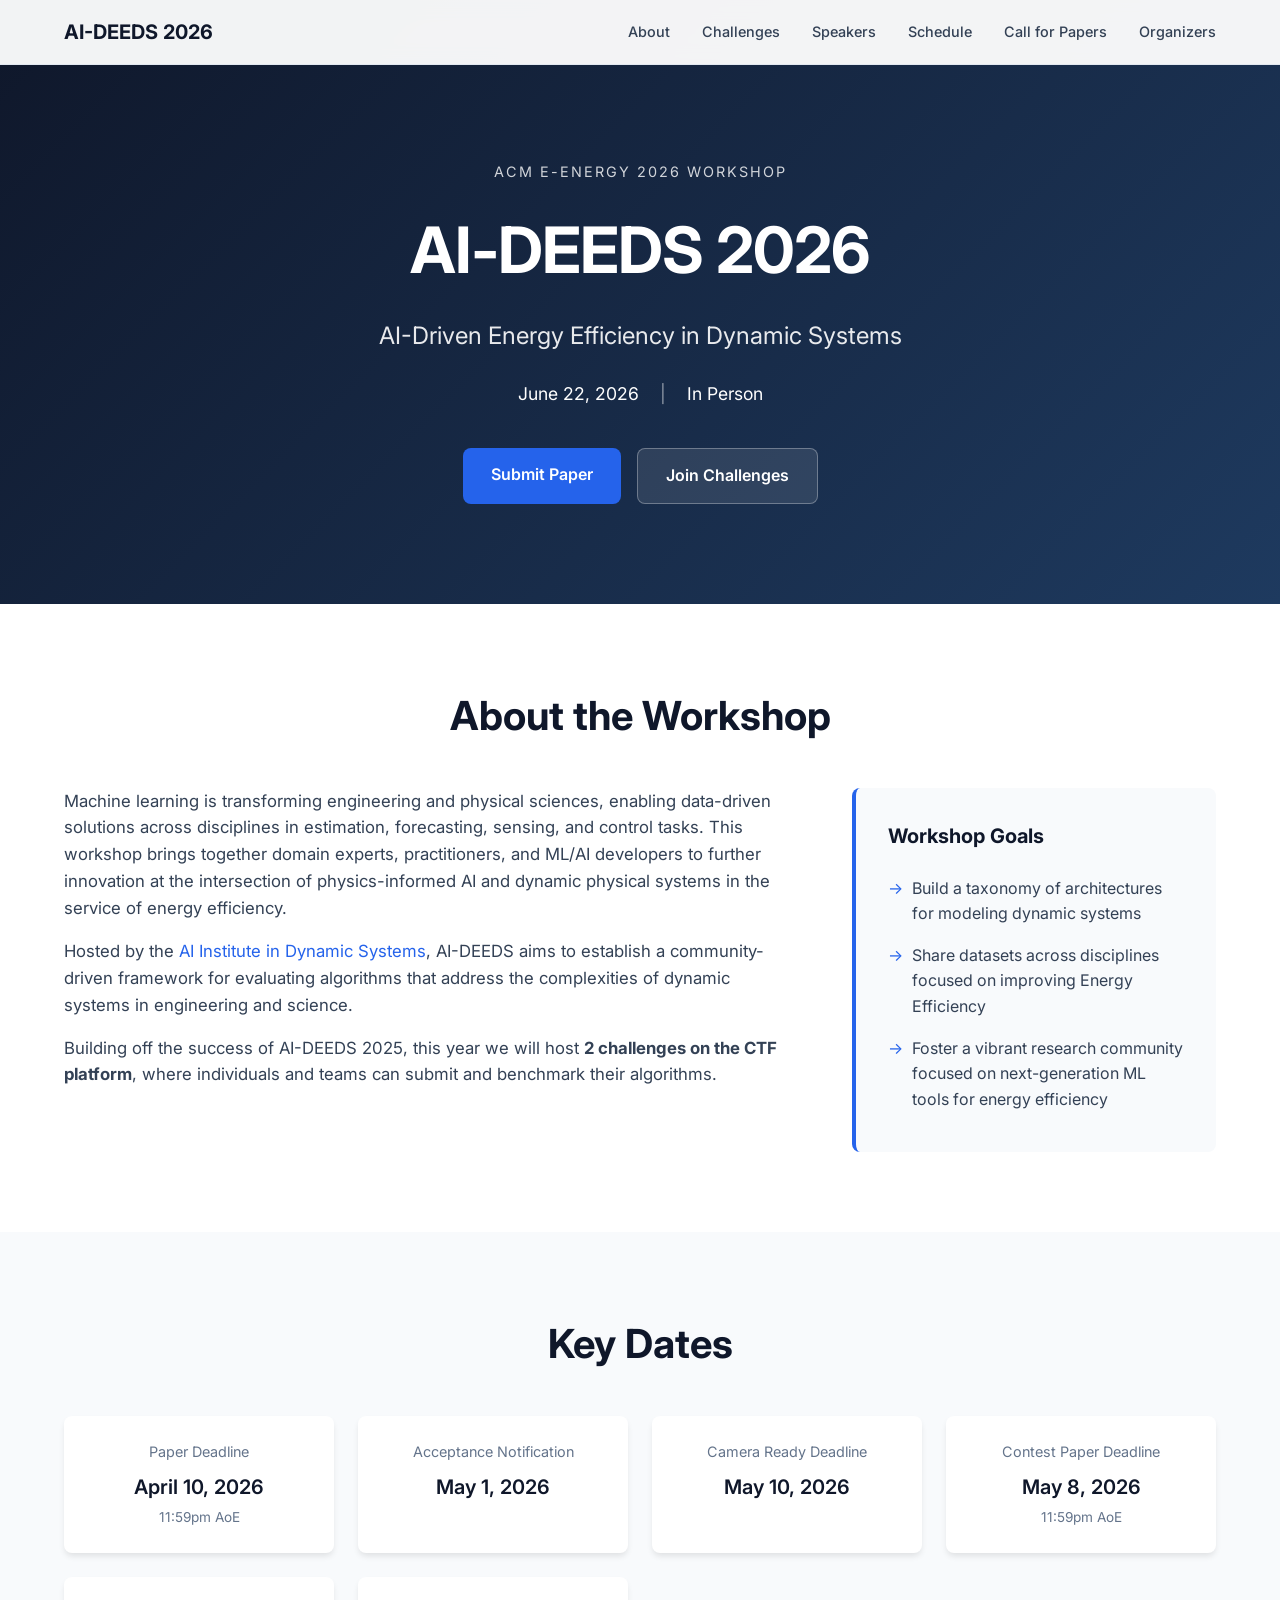
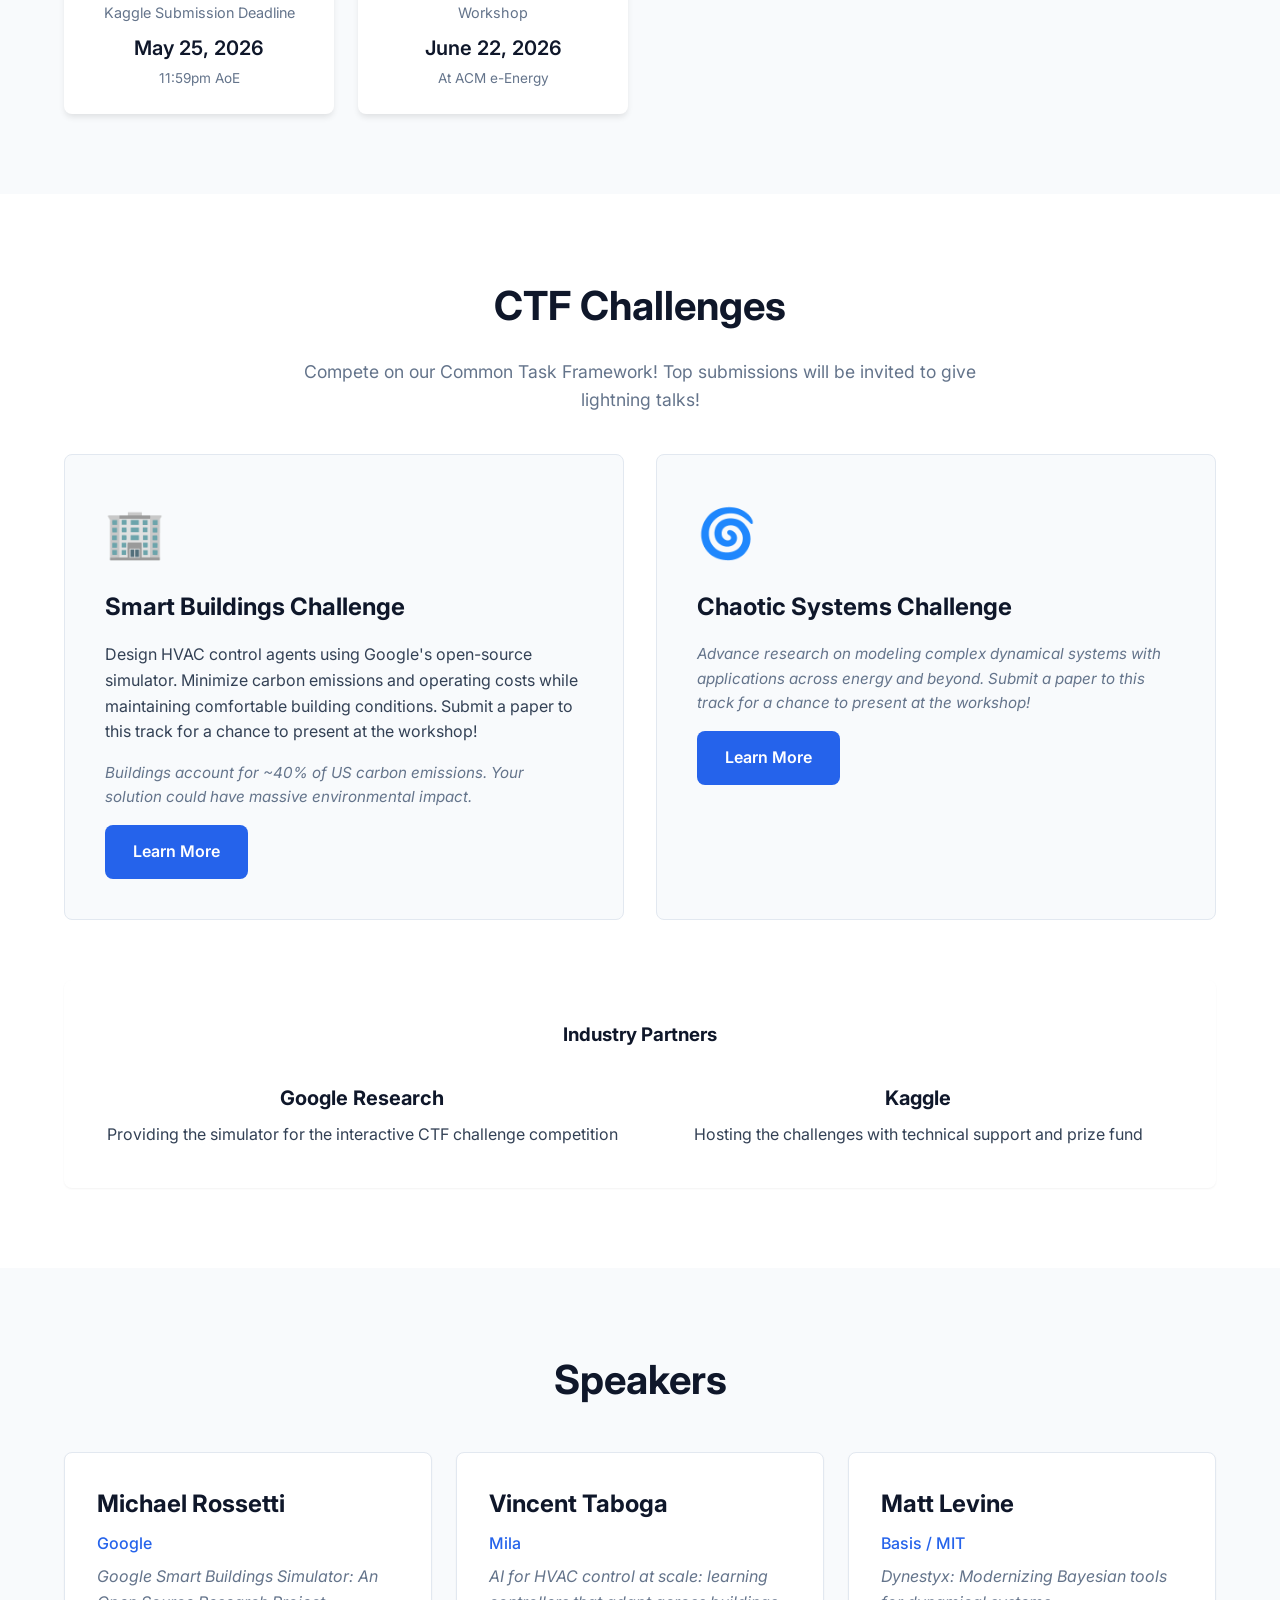
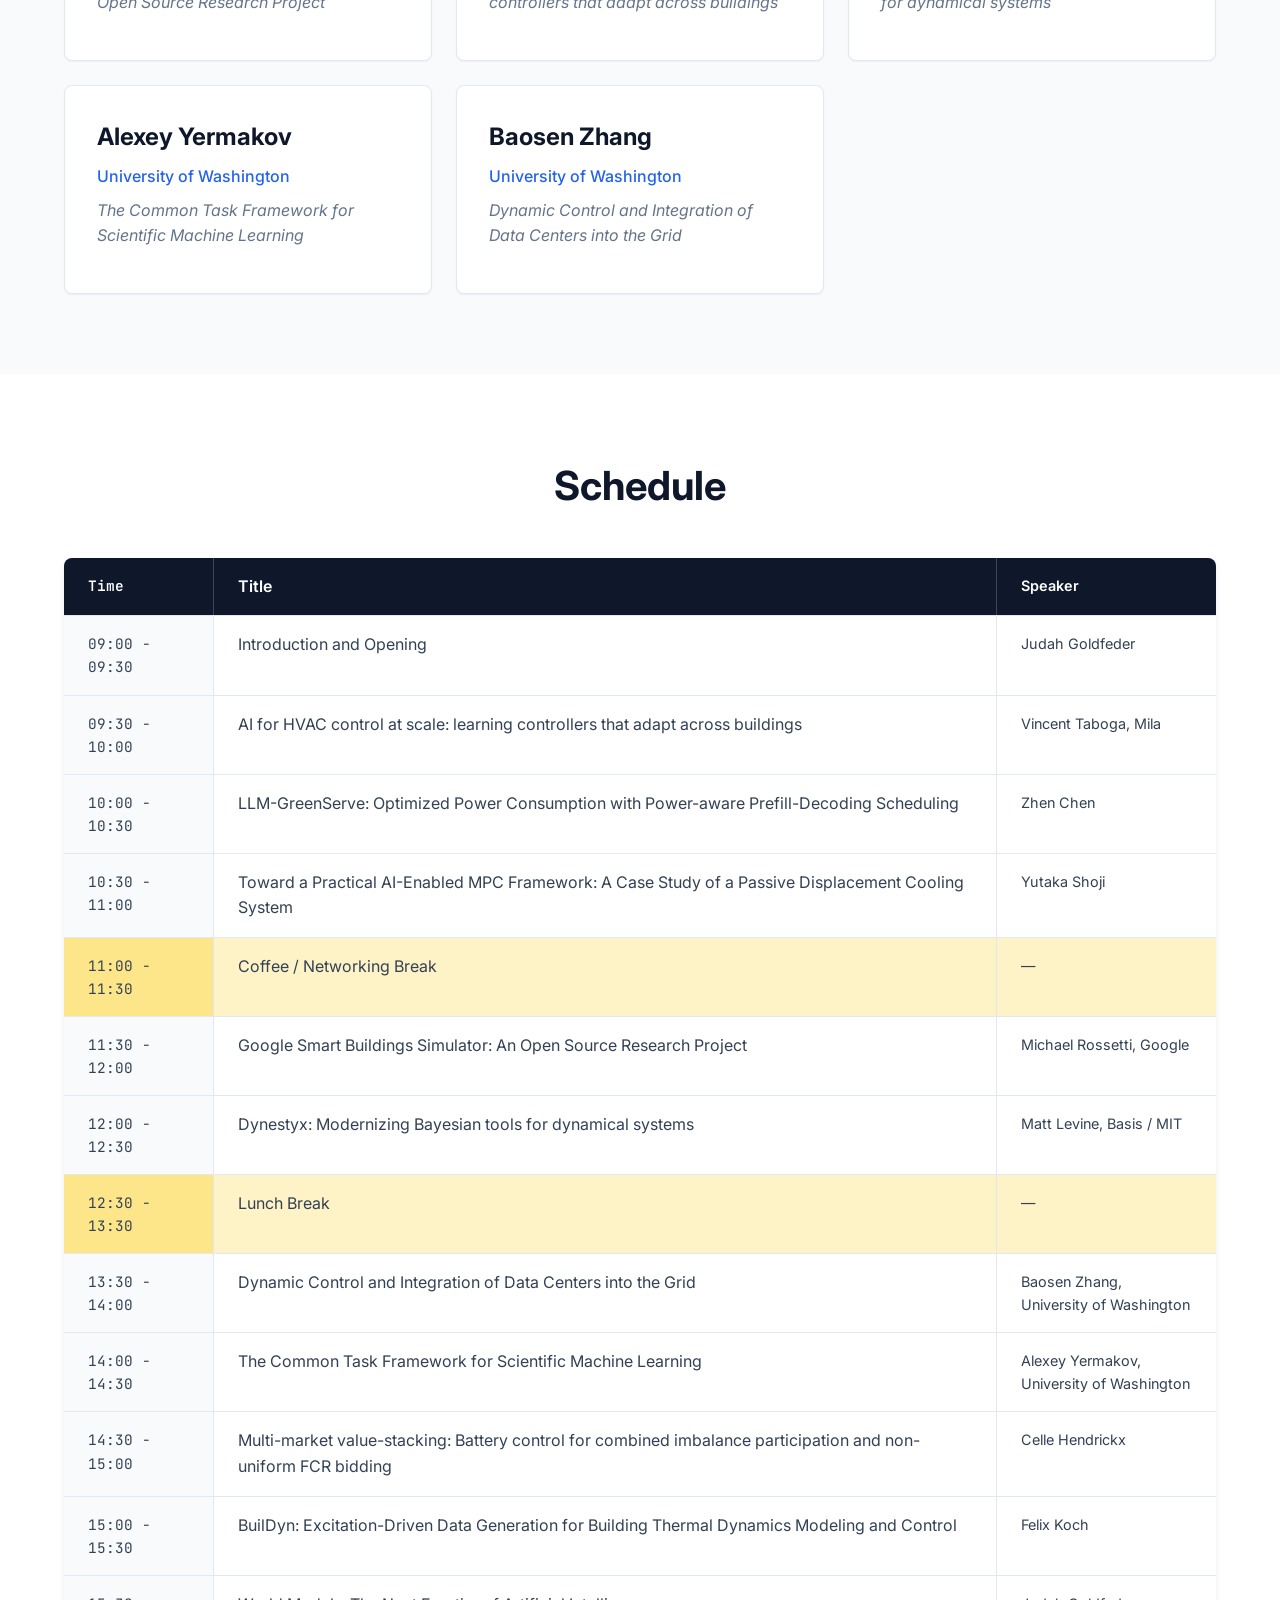
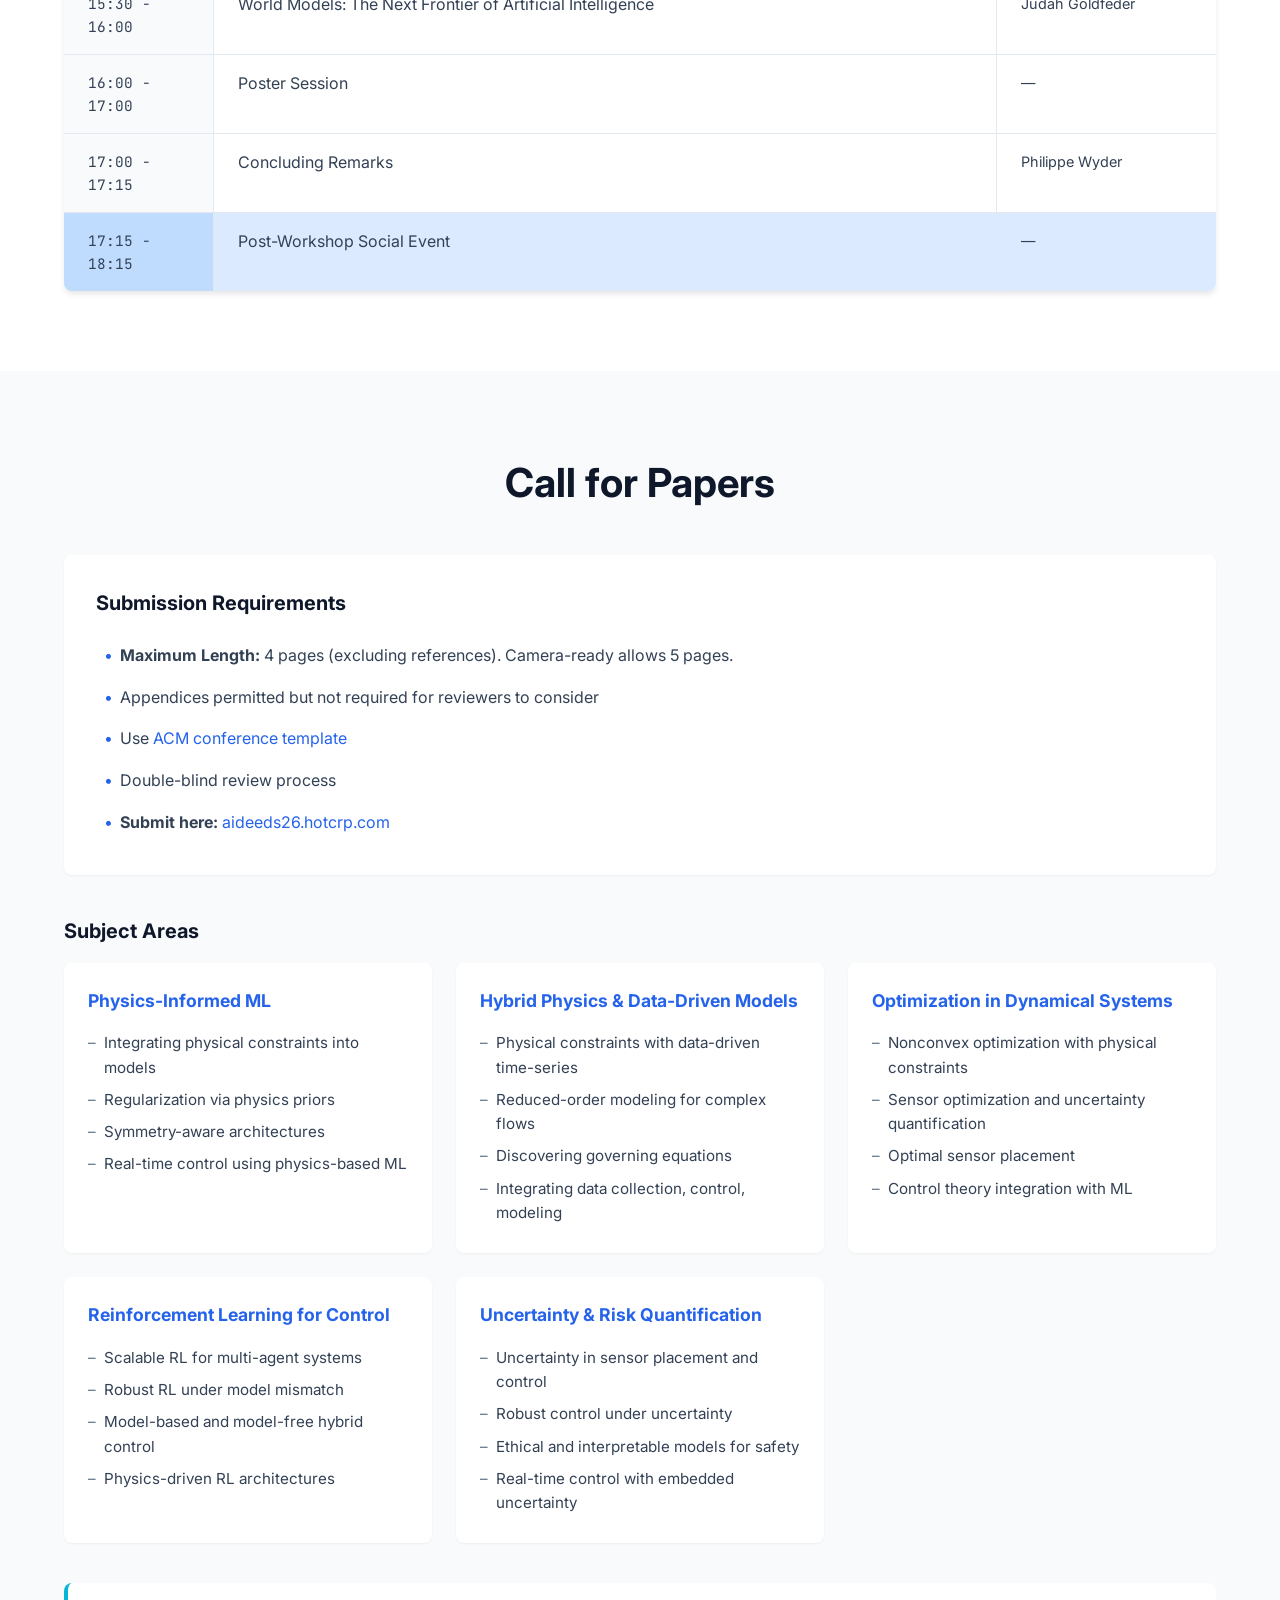
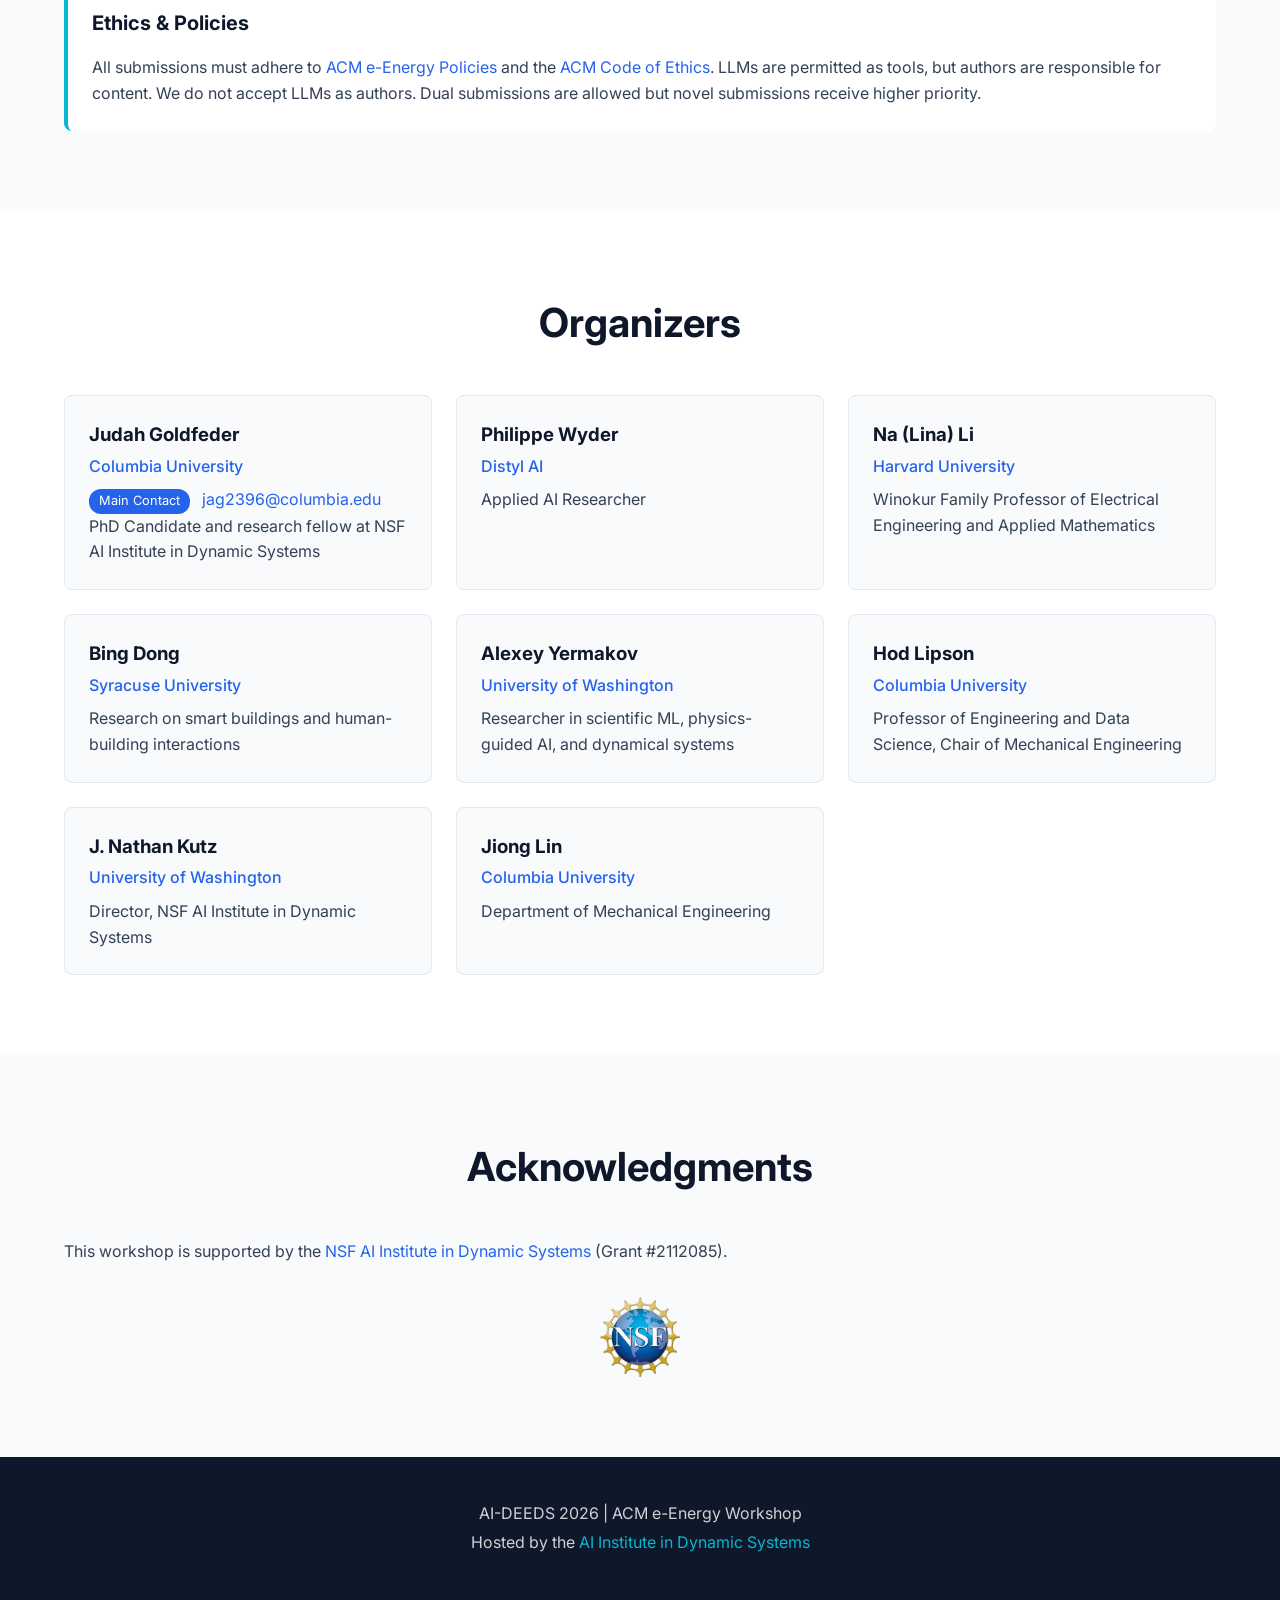
==== index.html @ 6da254ba "Replace lightning talks with World Models talk by Judah Goldfeder" ====
<!DOCTYPE html>
<html lang="en">
<head>
    <meta charset="UTF-8">
    <meta name="viewport" content="width=device-width, initial-scale=1.0">
    <title>AI-DEEDS 2026 | AI-Driven Energy Efficiency in Dynamic Systems</title>
    <link rel="stylesheet" href="style.css">
    <link rel="preconnect" href="https://fonts.googleapis.com">
    <link rel="preconnect" href="https://fonts.gstatic.com" crossorigin>
    <link href="https://fonts.googleapis.com/css2?family=Inter:wght@400;500;600;700&family=JetBrains+Mono&display=swap" rel="stylesheet">
</head>
<body>
    <nav class="navbar">
        <div class="nav-content">
            <a href="#" class="nav-logo">AI-DEEDS 2026</a>
            <ul class="nav-links">
                <li><a href="#about">About</a></li>
                <li><a href="#challenges">Challenges</a></li>
                <li><a href="#speakers">Speakers</a></li>
                <li><a href="#schedule">Schedule</a></li>
                <li><a href="#cfp">Call for Papers</a></li>
                <li><a href="#organizers">Organizers</a></li>
            </ul>
        </div>
    </nav>

    <header class="hero">
        <div class="hero-content">
            <p class="hero-venue">ACM e-Energy 2026 Workshop</p>
            <h1>AI-DEEDS 2026</h1>
            <p class="hero-subtitle">AI-Driven Energy Efficiency in Dynamic Systems</p>
            <div class="hero-details">
                <span class="hero-date">June 22, 2026</span>
                <span class="hero-separator">|</span>
                <span class="hero-location">In Person</span>
            </div>
            <div class="hero-cta">
                <a href="#cfp" class="btn btn-primary">Submit Paper</a>
                <a href="#challenges" class="btn btn-secondary">Join Challenges</a>
            </div>
        </div>
    </header>

    <main>
        <section id="about" class="section">
            <div class="container">
                <h2>About the Workshop</h2>
                <div class="about-grid">
                    <div class="about-text">
                        <p>Machine learning is transforming engineering and physical sciences, enabling data-driven solutions across disciplines in estimation, forecasting, sensing, and control tasks. This workshop brings together domain experts, practitioners, and ML/AI developers to further innovation at the intersection of physics-informed AI and dynamic physical systems in the service of energy efficiency.</p>
                        <p>Hosted by the <a href="https://dynamicsai.org/" target="_blank">AI Institute in Dynamic Systems</a>, AI-DEEDS aims to establish a community-driven framework for evaluating algorithms that address the complexities of dynamic systems in engineering and science.</p>
                        <p>Building off the success of AI-DEEDS 2025, this year we will host <strong>2 challenges on the CTF platform</strong>, where individuals and teams can submit and benchmark their algorithms.</p>
                    </div>
                    <div class="about-goals">
                        <h3>Workshop Goals</h3>
                        <ul>
                            <li>Build a taxonomy of architectures for modeling dynamic systems</li>
                            <li>Share datasets across disciplines focused on improving Energy Efficiency</li>
                            <li>Foster a vibrant research community focused on next-generation ML tools for energy efficiency</li>
                        </ul>
                    </div>
                </div>
            </div>
        </section>

        <section id="dates" class="section section-alt">
            <div class="container">
                <h2>Key Dates</h2>
                <div class="dates-grid">
                    <div class="date-card">
                        <div class="date-label">Paper Deadline</div>
                        <div class="date-value">April 10, 2026</div>
                        <div class="date-note">11:59pm AoE</div>
                    </div>
                    <div class="date-card">
                        <div class="date-label">Acceptance Notification</div>
                        <div class="date-value">May 1, 2026</div>
                    </div>
                    <div class="date-card">
                        <div class="date-label">Camera Ready Deadline</div>
                        <div class="date-value">May 10, 2026</div>
                    </div>
                    <div class="date-card">
                        <div class="date-label">Contest Paper Deadline</div>
                        <div class="date-value">May 8, 2026</div>
                        <div class="date-note">11:59pm AoE</div>
                    </div>
                    <div class="date-card">
                        <div class="date-label">Kaggle Submission Deadline</div>
                        <div class="date-value">May 25, 2026</div>
                        <div class="date-note">11:59pm AoE</div>
                    </div>
                    <div class="date-card">
                        <div class="date-label">Workshop</div>
                        <div class="date-value">June 22, 2026</div>
                        <div class="date-note">At ACM e-Energy</div>
                    </div>
                </div>
            </div>
        </section>

        <section id="challenges" class="section">
            <div class="container">
                <h2>CTF Challenges</h2>
                <p class="section-intro">Compete on our Common Task Framework! Top submissions will be invited to give lightning talks!</p>

                <div class="challenges-grid">
                    <div class="challenge-card">
                        <div class="challenge-icon">🏢</div>
                        <h3>Smart Buildings Challenge</h3>
                        <p>Design HVAC control agents using Google's open-source simulator. Minimize carbon emissions and operating costs while maintaining comfortable building conditions. Submit a paper to this track for a chance to present at the workshop!</p>
                        <p class="challenge-impact">Buildings account for ~40% of US carbon emissions. Your solution could have massive environmental impact.</p>
                        <a href="smart-buildings.html" class="btn btn-primary">Learn More</a>
                                            </div>
                    <div class="challenge-card">
                        <div class="challenge-icon">🌀</div>
                        <h3>Chaotic Systems Challenge</h3>
                        <p class="challenge-impact">Advance research on modeling complex dynamical systems with applications across energy and beyond. Submit a paper to this track for a chance to present at the workshop!</p>
                        <a href="chaotic-systems.html" class="btn btn-primary">Learn More</a>
                                            </div>
                </div>

                <div class="partners">
                    <h3>Industry Partners</h3>
                    <div class="partners-grid">
                        <div class="partner">
                            <strong>Google Research</strong>
                            <p>Providing the simulator for the interactive CTF challenge competition</p>
                        </div>
                        <div class="partner">
                            <strong>Kaggle</strong>
                            <p>Hosting the challenges with technical support and prize fund</p>
                        </div>
                    </div>
                </div>
            </div>
        </section>

        <section id="speakers" class="section section-alt">
            <div class="container">
                <h2>Speakers</h2>

                <div class="speakers-grid">
                    <div class="speaker-card">
                        <h3>Michael Rossetti</h3>
                        <p class="speaker-title">Google</p>
                        <p class="speaker-talk">Google Smart Buildings Simulator: An Open Source Research Project</p>
                    </div>
                    <div class="speaker-card">
                        <h3>Vincent Taboga</h3>
                        <p class="speaker-title">Mila</p>
                        <p class="speaker-talk">AI for HVAC control at scale: learning controllers that adapt across buildings</p>
                    </div>
                    <div class="speaker-card">
                        <h3>Matt Levine</h3>
                        <p class="speaker-title">Basis / MIT</p>
                        <p class="speaker-talk">Dynestyx: Modernizing Bayesian tools for dynamical systems</p>
                    </div>
                    <div class="speaker-card">
                        <h3>Alexey Yermakov</h3>
                        <p class="speaker-title">University of Washington</p>
                        <p class="speaker-talk">The Common Task Framework for Scientific Machine Learning</p>
                    </div>
                    <div class="speaker-card">
                        <h3>Baosen Zhang</h3>
                        <p class="speaker-title">University of Washington</p>
                        <p class="speaker-talk">Dynamic Control and Integration of Data Centers into the Grid</p>
                    </div>
                </div>
            </div>
        </section>

        <section id="schedule" class="section">
            <div class="container">
                <h2>Schedule</h2>
                <div class="schedule-table">
                    <div class="schedule-row schedule-header">
                        <div class="schedule-time">Time</div>
                        <div class="schedule-title">Title</div>
                        <div class="schedule-speaker">Speaker</div>
                    </div>
                    <div class="schedule-row">
                        <div class="schedule-time">09:00 - 09:30</div>
                        <div class="schedule-title">Introduction and Opening</div>
                        <div class="schedule-speaker">Judah Goldfeder</div>
                    </div>
                    <div class="schedule-row">
                        <div class="schedule-time">09:30 - 10:00</div>
                        <div class="schedule-title">AI for HVAC control at scale: learning controllers that adapt across buildings</div>
                        <div class="schedule-speaker">Vincent Taboga, Mila</div>
                    </div>
                    <div class="schedule-row">
                        <div class="schedule-time">10:00 - 10:30</div>
                        <div class="schedule-title">LLM-GreenServe: Optimized Power Consumption with Power-aware Prefill-Decoding Scheduling</div>
                        <div class="schedule-speaker">Zhen Chen</div>
                    </div>
                    <div class="schedule-row">
                        <div class="schedule-time">10:30 - 11:00</div>
                        <div class="schedule-title">Toward a Practical AI-Enabled MPC Framework: A Case Study of a Passive Displacement Cooling System</div>
                        <div class="schedule-speaker">Yutaka Shoji</div>
                    </div>
                    <div class="schedule-row schedule-break">
                        <div class="schedule-time">11:00 - 11:30</div>
                        <div class="schedule-title">Coffee / Networking Break</div>
                        <div class="schedule-speaker">—</div>
                    </div>
                    <div class="schedule-row">
                        <div class="schedule-time">11:30 - 12:00</div>
                        <div class="schedule-title">Google Smart Buildings Simulator: An Open Source Research Project</div>
                        <div class="schedule-speaker">Michael Rossetti, Google</div>
                    </div>
                    <div class="schedule-row">
                        <div class="schedule-time">12:00 - 12:30</div>
                        <div class="schedule-title">Dynestyx: Modernizing Bayesian tools for dynamical systems</div>
                        <div class="schedule-speaker">Matt Levine, Basis / MIT</div>
                    </div>
                    <div class="schedule-row schedule-break">
                        <div class="schedule-time">12:30 - 13:30</div>
                        <div class="schedule-title">Lunch Break</div>
                        <div class="schedule-speaker">—</div>
                    </div>
                    <div class="schedule-row">
                        <div class="schedule-time">13:30 - 14:00</div>
                        <div class="schedule-title">Dynamic Control and Integration of Data Centers into the Grid</div>
                        <div class="schedule-speaker">Baosen Zhang, University of Washington</div>
                    </div>
                    <div class="schedule-row">
                        <div class="schedule-time">14:00 - 14:30</div>
                        <div class="schedule-title">The Common Task Framework for Scientific Machine Learning</div>
                        <div class="schedule-speaker">Alexey Yermakov, University of Washington</div>
                    </div>
                    <div class="schedule-row">
                        <div class="schedule-time">14:30 - 15:00</div>
                        <div class="schedule-title">Multi-market value-stacking: Battery control for combined imbalance participation and non-uniform FCR bidding</div>
                        <div class="schedule-speaker">Celle Hendrickx</div>
                    </div>
                    <div class="schedule-row">
                        <div class="schedule-time">15:00 - 15:30</div>
                        <div class="schedule-title">BuilDyn: Excitation-Driven Data Generation for Building Thermal Dynamics Modeling and Control</div>
                        <div class="schedule-speaker">Felix Koch</div>
                    </div>
                    <div class="schedule-row">
                        <div class="schedule-time">15:30 - 16:00</div>
                        <div class="schedule-title">World Models: The Next Frontier of Artificial Intelligence</div>
                        <div class="schedule-speaker">Judah Goldfeder</div>
                    </div>
                    <div class="schedule-row">
                        <div class="schedule-time">16:00 - 17:00</div>
                        <div class="schedule-title">Poster Session</div>
                        <div class="schedule-speaker">—</div>
                    </div>
                    <div class="schedule-row">
                        <div class="schedule-time">17:00 - 17:15</div>
                        <div class="schedule-title">Concluding Remarks</div>
                        <div class="schedule-speaker">Philippe Wyder</div>
                    </div>
                    <div class="schedule-row schedule-social">
                        <div class="schedule-time">17:15 - 18:15</div>
                        <div class="schedule-title">Post-Workshop Social Event</div>
                        <div class="schedule-speaker">—</div>
                    </div>
                </div>
            </div>
        </section>

        <section id="cfp" class="section section-alt">
            <div class="container">
                <h2>Call for Papers</h2>

                <div class="cfp-requirements">
                    <h3>Submission Requirements</h3>
                    <ul>
                        <li><strong>Maximum Length:</strong> 4 pages (excluding references). Camera-ready allows 5 pages.</li>
                        <li>Appendices permitted but not required for reviewers to consider</li>
                        <li>Use <a href="https://authors.acm.org/proceedings/production-information/preparing-your-article-with-latex" target="_blank">ACM conference template</a></li>
                        <li>Double-blind review process</li>
                        <li><strong>Submit here:</strong> <a href="https://aideeds26.hotcrp.com/" target="_blank">aideeds26.hotcrp.com</a></li>
                    </ul>
                </div>

                <div class="cfp-topics">
                    <h3>Subject Areas</h3>
                    <div class="topics-grid">
                        <div class="topic">
                            <h4>Physics-Informed ML</h4>
                            <ul>
                                <li>Integrating physical constraints into models</li>
                                <li>Regularization via physics priors</li>
                                <li>Symmetry-aware architectures</li>
                                <li>Real-time control using physics-based ML</li>
                            </ul>
                        </div>
                        <div class="topic">
                            <h4>Hybrid Physics & Data-Driven Models</h4>
                            <ul>
                                <li>Physical constraints with data-driven time-series</li>
                                <li>Reduced-order modeling for complex flows</li>
                                <li>Discovering governing equations</li>
                                <li>Integrating data collection, control, modeling</li>
                            </ul>
                        </div>
                        <div class="topic">
                            <h4>Optimization in Dynamical Systems</h4>
                            <ul>
                                <li>Nonconvex optimization with physical constraints</li>
                                <li>Sensor optimization and uncertainty quantification</li>
                                <li>Optimal sensor placement</li>
                                <li>Control theory integration with ML</li>
                            </ul>
                        </div>
                        <div class="topic">
                            <h4>Reinforcement Learning for Control</h4>
                            <ul>
                                <li>Scalable RL for multi-agent systems</li>
                                <li>Robust RL under model mismatch</li>
                                <li>Model-based and model-free hybrid control</li>
                                <li>Physics-driven RL architectures</li>
                            </ul>
                        </div>
                        <div class="topic">
                            <h4>Uncertainty & Risk Quantification</h4>
                            <ul>
                                <li>Uncertainty in sensor placement and control</li>
                                <li>Robust control under uncertainty</li>
                                <li>Ethical and interpretable models for safety</li>
                                <li>Real-time control with embedded uncertainty</li>
                            </ul>
                        </div>
                    </div>
                </div>

                <div class="cfp-ethics">
                    <h3>Ethics & Policies</h3>
                    <p>All submissions must adhere to <a href="https://energy.acm.org/conferences/eenergy/2026/pages/policies.php" target="_blank">ACM e-Energy Policies</a> and the <a href="https://www.acm.org/code-of-ethics" target="_blank">ACM Code of Ethics</a>. LLMs are permitted as tools, but authors are responsible for content. We do not accept LLMs as authors. Dual submissions are allowed but novel submissions receive higher priority.</p>
                </div>
            </div>
        </section>

        <section id="organizers" class="section">
            <div class="container">
                <h2>Organizers</h2>
                <div class="organizers-grid">
                    <div class="organizer-card">
                        <h3>Judah Goldfeder</h3>
                        <p class="organizer-title">Columbia University</p>
                        <p><span class="organizer-role">Main Contact</span> <a href="mailto:jag2396@columbia.edu">jag2396@columbia.edu</a></p>
                        <p>PhD Candidate and research fellow at NSF AI Institute in Dynamic Systems</p>
                    </div>
                    <div class="organizer-card">
                        <h3>Philippe Wyder</h3>
                        <p class="organizer-title">Distyl AI</p>
                        <p>Applied AI Researcher</p>
                    </div>
                    <div class="organizer-card">
                        <h3>Na (Lina) Li</h3>
                        <p class="organizer-title">Harvard University</p>
                        <p>Winokur Family Professor of Electrical Engineering and Applied Mathematics</p>
                    </div>
                    <div class="organizer-card">
                        <h3>Bing Dong</h3>
                        <p class="organizer-title">Syracuse University</p>
                        <p>Research on smart buildings and human-building interactions</p>
                    </div>
                    <div class="organizer-card">
                        <h3>Alexey Yermakov</h3>
                        <p class="organizer-title">University of Washington</p>
                        <p>Researcher in scientific ML, physics-guided AI, and dynamical systems</p>
                    </div>
                    <div class="organizer-card">
                        <h3>Hod Lipson</h3>
                        <p class="organizer-title">Columbia University</p>
                        <p>Professor of Engineering and Data Science, Chair of Mechanical Engineering</p>
                    </div>
                    <div class="organizer-card">
                        <h3>J. Nathan Kutz</h3>
                        <p class="organizer-title">University of Washington</p>
                        <p>Director, NSF AI Institute in Dynamic Systems</p>
                    </div>
                    <div class="organizer-card">
                        <h3>Jiong Lin</h3>
                        <p class="organizer-title">Columbia University</p>
                        <p>Department of Mechanical Engineering</p>
                    </div>
                </div>
            </div>
        </section>

        <section class="section section-alt">
            <div class="container">
                <h2>Acknowledgments</h2>
                <p>This workshop is supported by the <a href="https://dynamicsai.org/" target="_blank">NSF AI Institute in Dynamic Systems</a> (Grant #2112085).</p>
                <div class="affiliations">
                    <img src="nsf-logo.svg" alt="NSF Logo" class="affiliation-logo">
                </div>
            </div>
        </section>
    </main>

    <footer>
        <div class="container">
            <p>AI-DEEDS 2026 | ACM e-Energy Workshop</p>
            <p>Hosted by the <a href="https://dynamicsai.org/" target="_blank">AI Institute in Dynamic Systems</a></p>
        </div>
    </footer>
</body>
</html>
---- style.css ----
/* CSS Variables */
:root {
    --color-primary: #2563eb;
    --color-primary-dark: #1d4ed8;
    --color-secondary: #0f172a;
    --color-accent: #06b6d4;
    --color-bg: #ffffff;
    --color-bg-alt: #f8fafc;
    --color-text: #334155;
    --color-text-light: #64748b;
    --color-border: #e2e8f0;
    --font-sans: 'Inter', -apple-system, BlinkMacSystemFont, sans-serif;
    --font-mono: 'JetBrains Mono', monospace;
    --shadow-sm: 0 1px 2px rgba(0,0,0,0.05);
    --shadow-md: 0 4px 6px -1px rgba(0,0,0,0.1);
    --shadow-lg: 0 10px 15px -3px rgba(0,0,0,0.1);
    --radius: 8px;
    --max-width: 1200px;
}

/* Reset & Base */
*, *::before, *::after {
    box-sizing: border-box;
    margin: 0;
    padding: 0;
}

html {
    scroll-behavior: smooth;
}

body {
    font-family: var(--font-sans);
    color: var(--color-text);
    line-height: 1.6;
    background: var(--color-bg);
}

a {
    color: var(--color-primary);
    text-decoration: none;
    transition: color 0.2s;
}

a:hover {
    color: var(--color-primary-dark);
}

/* Container */
.container {
    max-width: var(--max-width);
    margin: 0 auto;
    padding: 0 24px;
}

/* Navigation */
.navbar {
    position: fixed;
    top: 0;
    left: 0;
    right: 0;
    background: rgba(255,255,255,0.95);
    backdrop-filter: blur(10px);
    border-bottom: 1px solid var(--color-border);
    z-index: 1000;
}

.nav-content {
    max-width: var(--max-width);
    margin: 0 auto;
    padding: 0 24px;
    display: flex;
    justify-content: space-between;
    align-items: center;
    height: 64px;
}

.nav-logo {
    font-weight: 700;
    font-size: 1.25rem;
    color: var(--color-secondary);
}

.nav-links {
    display: flex;
    list-style: none;
    gap: 32px;
}

.nav-links a {
    color: var(--color-text);
    font-size: 0.9rem;
    font-weight: 500;
}

.nav-links a:hover {
    color: var(--color-primary);
}

/* Hero */
.hero {
    background: linear-gradient(135deg, var(--color-secondary) 0%, #1e3a5f 100%);
    color: white;
    padding: 160px 24px 100px;
    text-align: center;
}

.hero-content {
    max-width: 800px;
    margin: 0 auto;
}

.hero-venue {
    font-size: 0.9rem;
    text-transform: uppercase;
    letter-spacing: 2px;
    opacity: 0.8;
    margin-bottom: 16px;
}

.hero h1 {
    font-size: 4rem;
    font-weight: 700;
    margin-bottom: 16px;
    letter-spacing: -1px;
}

.hero-subtitle {
    font-size: 1.5rem;
    opacity: 0.9;
    margin-bottom: 24px;
}

.hero-details {
    font-size: 1.1rem;
    margin-bottom: 40px;
}

.hero-separator {
    margin: 0 16px;
    opacity: 0.5;
}

.hero-cta {
    display: flex;
    gap: 16px;
    justify-content: center;
    flex-wrap: wrap;
}

/* Buttons */
.btn {
    display: inline-block;
    padding: 14px 28px;
    border-radius: var(--radius);
    font-weight: 600;
    font-size: 1rem;
    transition: all 0.2s;
    cursor: pointer;
    border: none;
}

.btn-primary {
    background: var(--color-primary);
    color: white;
}

.btn-primary:hover {
    background: var(--color-primary-dark);
    color: white;
}

.btn-secondary {
    background: rgba(255,255,255,0.1);
    color: white;
    border: 1px solid rgba(255,255,255,0.3);
}

.btn-secondary:hover {
    background: rgba(255,255,255,0.2);
    color: white;
}

.btn-outline {
    background: transparent;
    color: var(--color-primary);
    border: 2px solid var(--color-primary);
}

.btn-outline:hover {
    background: var(--color-primary);
    color: white;
}

/* Sections */
.section {
    padding: 80px 24px;
}

.section-alt {
    background: var(--color-bg-alt);
}

.section h2 {
    font-size: 2.5rem;
    color: var(--color-secondary);
    margin-bottom: 40px;
    text-align: center;
}

.section-intro {
    text-align: center;
    font-size: 1.1rem;
    color: var(--color-text-light);
    max-width: 700px;
    margin: -20px auto 40px;
}

/* About Section */
.about-grid {
    display: grid;
    grid-template-columns: 2fr 1fr;
    gap: 60px;
    align-items: start;
}

.about-text p {
    margin-bottom: 16px;
    font-size: 1.05rem;
}

.about-goals {
    background: var(--color-bg-alt);
    padding: 32px;
    border-radius: var(--radius);
    border-left: 4px solid var(--color-primary);
}

.about-goals h3 {
    font-size: 1.25rem;
    margin-bottom: 16px;
    color: var(--color-secondary);
}

.about-goals ul {
    list-style: none;
}

.about-goals li {
    padding: 8px 0;
    padding-left: 24px;
    position: relative;
}

.about-goals li::before {
    content: "→";
    position: absolute;
    left: 0;
    color: var(--color-primary);
}

/* Dates Grid */
.dates-grid {
    display: grid;
    grid-template-columns: repeat(auto-fit, minmax(220px, 1fr));
    gap: 24px;
}

.date-card {
    background: white;
    padding: 24px;
    border-radius: var(--radius);
    text-align: center;
    box-shadow: var(--shadow-md);
}

.date-label {
    font-size: 0.9rem;
    color: var(--color-text-light);
    margin-bottom: 8px;
}

.date-value {
    font-size: 1.25rem;
    font-weight: 600;
    color: var(--color-secondary);
}

.date-note {
    font-size: 0.85rem;
    color: var(--color-text-light);
    margin-top: 4px;
}

/* Challenges */
.challenges-grid {
    display: grid;
    grid-template-columns: repeat(auto-fit, minmax(400px, 1fr));
    gap: 32px;
    margin-bottom: 60px;
}

.challenge-card {
    background: var(--color-bg-alt);
    padding: 40px;
    border-radius: var(--radius);
    border: 1px solid var(--color-border);
}

.challenge-icon {
    font-size: 3rem;
    margin-bottom: 16px;
}

.challenge-card h3 {
    font-size: 1.5rem;
    color: var(--color-secondary);
    margin-bottom: 16px;
}

.challenge-card p {
    margin-bottom: 16px;
}

.challenge-impact {
    font-style: italic;
    color: var(--color-text-light);
    font-size: 0.95rem;
}

/* Partners */
.partners {
    background: white;
    padding: 40px;
    border-radius: var(--radius);
    box-shadow: var(--shadow-sm);
}

.partners h3 {
    text-align: center;
    margin-bottom: 32px;
    color: var(--color-secondary);
}

.partners-grid {
    display: grid;
    grid-template-columns: repeat(auto-fit, minmax(300px, 1fr));
    gap: 40px;
}

.partner {
    text-align: center;
}

.partner strong {
    display: block;
    font-size: 1.25rem;
    margin-bottom: 8px;
    color: var(--color-secondary);
}

/* Speakers */
.speaker-card {
    background: white;
    padding: 32px;
    border-radius: var(--radius);
    box-shadow: var(--shadow-sm);
    border: 1px solid var(--color-border);
}

.speaker-card.keynote {
    border: 2px solid var(--color-primary);
    margin-bottom: 32px;
    text-align: center;
}

.speaker-badge {
    display: inline-block;
    background: var(--color-primary);
    color: white;
    padding: 4px 16px;
    border-radius: 20px;
    font-size: 0.85rem;
    font-weight: 600;
    margin-bottom: 16px;
}

.speaker-card h3 {
    font-size: 1.5rem;
    color: var(--color-secondary);
    margin-bottom: 8px;
}

.speaker-title {
    color: var(--color-primary);
    font-weight: 500;
    margin-bottom: 8px;
}

.speaker-talk {
    font-style: italic;
    color: var(--color-text-light);
    margin-bottom: 12px;
}

.speaker-bio {
    font-size: 0.95rem;
    color: var(--color-text);
}

.speakers-grid {
    display: grid;
    grid-template-columns: repeat(auto-fit, minmax(280px, 1fr));
    gap: 24px;
}

/* Schedule */
.schedule-table {
    background: white;
    border-radius: var(--radius);
    overflow: hidden;
    box-shadow: var(--shadow-md);
}

.schedule-row {
    display: grid;
    grid-template-columns: 150px 1fr 220px;
    border-bottom: 1px solid var(--color-border);
}

.schedule-row:last-child {
    border-bottom: none;
}

.schedule-header {
    background: var(--color-secondary);
    color: white;
    font-weight: 600;
}

.schedule-time,
.schedule-title,
.schedule-speaker {
    padding: 16px 24px;
}

.schedule-speaker {
    border-left: 1px solid var(--color-border);
    font-size: 0.9rem;
}

.schedule-header .schedule-speaker {
    border-left-color: rgba(255,255,255,0.2);
}

.schedule-time {
    font-family: var(--font-mono);
    font-size: 0.9rem;
    background: var(--color-bg-alt);
    border-right: 1px solid var(--color-border);
}

.schedule-header .schedule-time {
    background: transparent;
    border-right-color: rgba(255,255,255,0.2);
}

.schedule-break {
    background: #fef3c7;
}

.schedule-break .schedule-time {
    background: #fde68a;
}

.schedule-social {
    background: #dbeafe;
}

.schedule-social .schedule-time {
    background: #bfdbfe;
}

/* CFP */
.cfp-requirements {
    background: white;
    padding: 32px;
    border-radius: var(--radius);
    margin-bottom: 40px;
    box-shadow: var(--shadow-sm);
}

.cfp-requirements h3,
.cfp-topics h3,
.cfp-ethics h3 {
    font-size: 1.25rem;
    color: var(--color-secondary);
    margin-bottom: 16px;
}

.cfp-requirements ul {
    list-style: none;
}

.cfp-requirements li {
    padding: 8px 0;
    padding-left: 24px;
    position: relative;
}

.cfp-requirements li::before {
    content: "•";
    position: absolute;
    left: 8px;
    color: var(--color-primary);
}

.topics-grid {
    display: grid;
    grid-template-columns: repeat(auto-fit, minmax(300px, 1fr));
    gap: 24px;
    margin-bottom: 40px;
}

.topic {
    background: white;
    padding: 24px;
    border-radius: var(--radius);
    box-shadow: var(--shadow-sm);
}

.topic h4 {
    color: var(--color-primary);
    margin-bottom: 12px;
    font-size: 1.1rem;
}

.topic ul {
    list-style: none;
    font-size: 0.95rem;
}

.topic li {
    padding: 4px 0;
    padding-left: 16px;
    position: relative;
}

.topic li::before {
    content: "–";
    position: absolute;
    left: 0;
    color: var(--color-text-light);
}

.cfp-ethics {
    background: white;
    padding: 24px;
    border-radius: var(--radius);
    border-left: 4px solid var(--color-accent);
}

/* Organizers */
.organizers-grid {
    display: grid;
    grid-template-columns: repeat(auto-fit, minmax(280px, 1fr));
    gap: 24px;
}

.organizer-card {
    background: var(--color-bg-alt);
    padding: 24px;
    border-radius: var(--radius);
    border: 1px solid var(--color-border);
}

.organizer-card h3 {
    color: var(--color-secondary);
    margin-bottom: 4px;
}

.organizer-title {
    color: var(--color-primary);
    font-weight: 500;
    margin-bottom: 8px;
}

.organizer-role {
    display: inline-block;
    background: var(--color-primary);
    color: white;
    padding: 2px 10px;
    border-radius: 12px;
    font-size: 0.8rem;
    margin-right: 8px;
}

/* Affiliations */
.affiliations {
    display: flex;
    justify-content: center;
    gap: 40px;
    margin-top: 32px;
    flex-wrap: wrap;
}

.affiliation-logo {
    height: 80px;
    object-fit: contain;
}

/* Footer */
footer {
    background: var(--color-secondary);
    color: rgba(255,255,255,0.8);
    padding: 40px 24px;
    text-align: center;
}

footer a {
    color: var(--color-accent);
}

footer p {
    margin: 4px 0;
}

/* Responsive */
@media (max-width: 768px) {
    .nav-links {
        display: none;
    }

    .hero h1 {
        font-size: 2.5rem;
    }

    .hero-subtitle {
        font-size: 1.2rem;
    }

    .about-grid {
        grid-template-columns: 1fr;
        gap: 32px;
    }

    .challenges-grid {
        grid-template-columns: 1fr;
    }

    .schedule-row {
        grid-template-columns: 100px 1fr 150px;
    }

    .schedule-time,
    .schedule-title,
    .schedule-speaker {
        padding: 12px 16px;
        font-size: 0.9rem;
    }
}
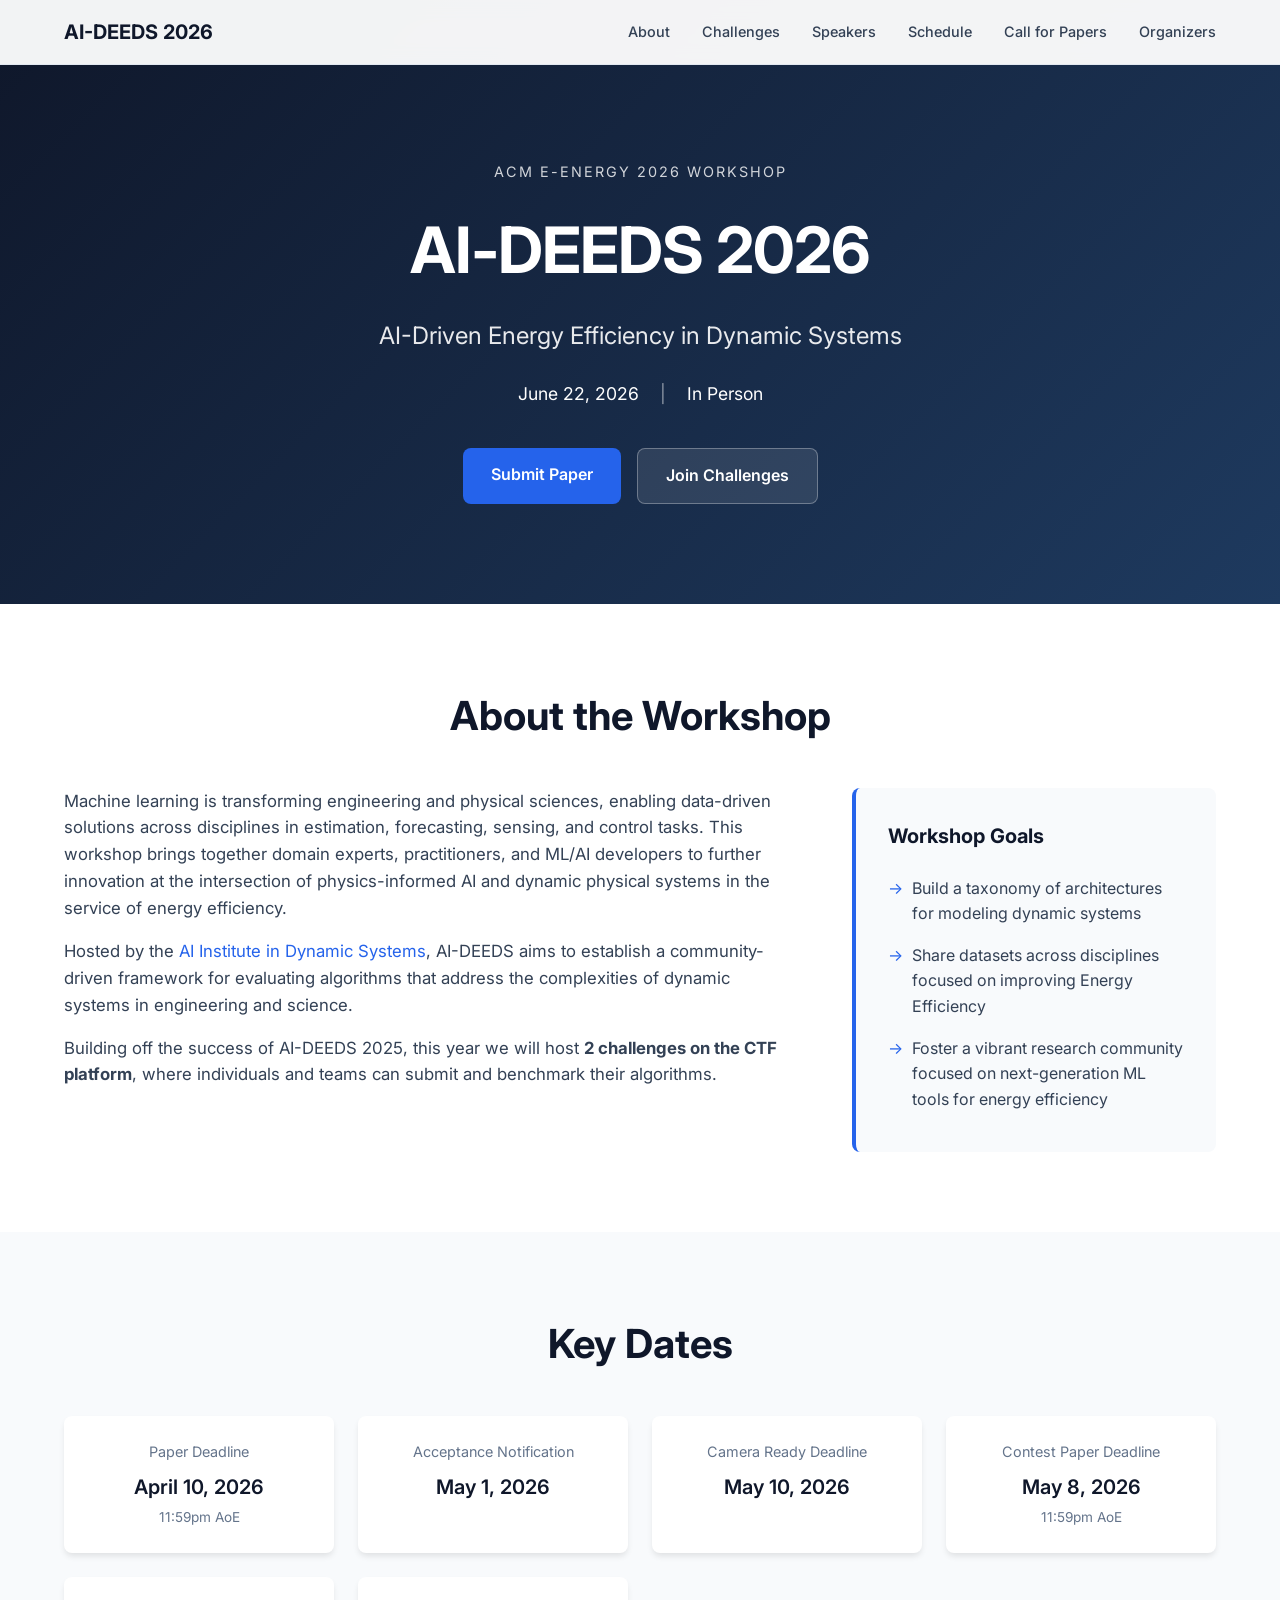
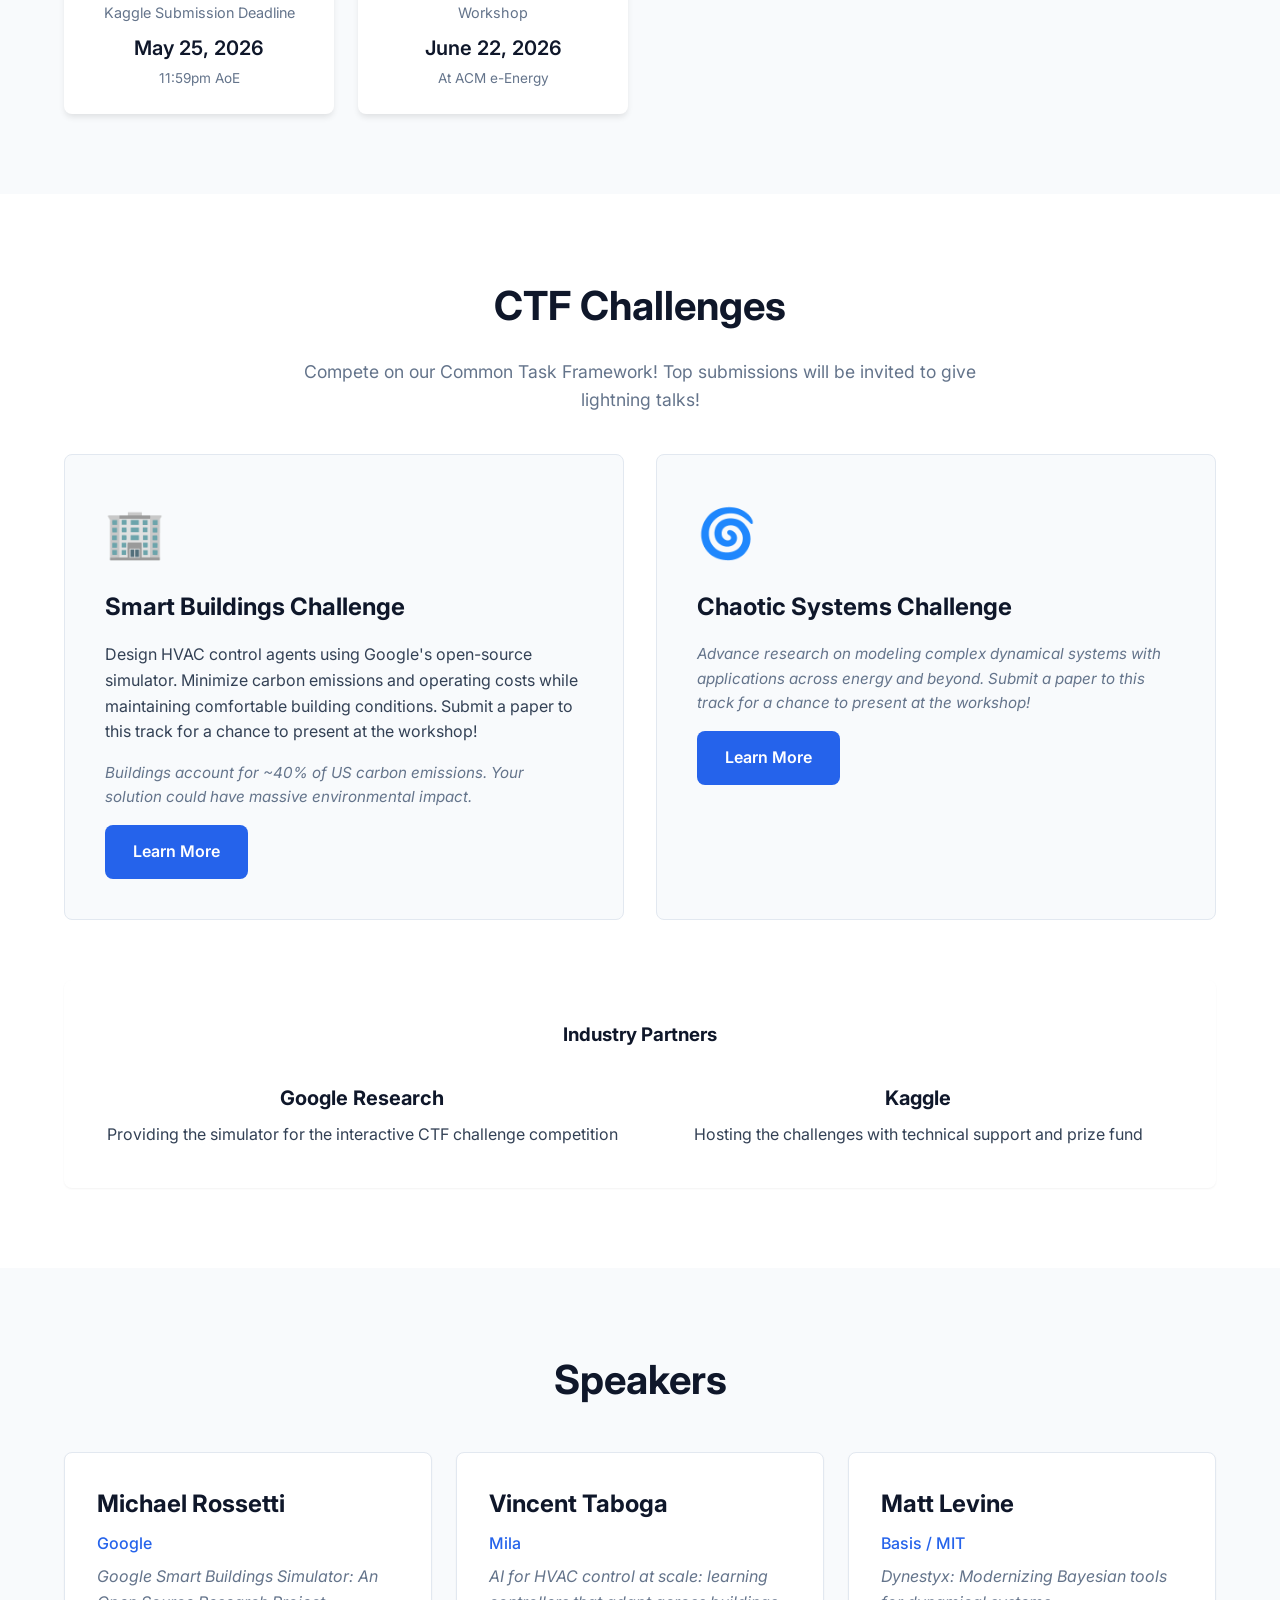
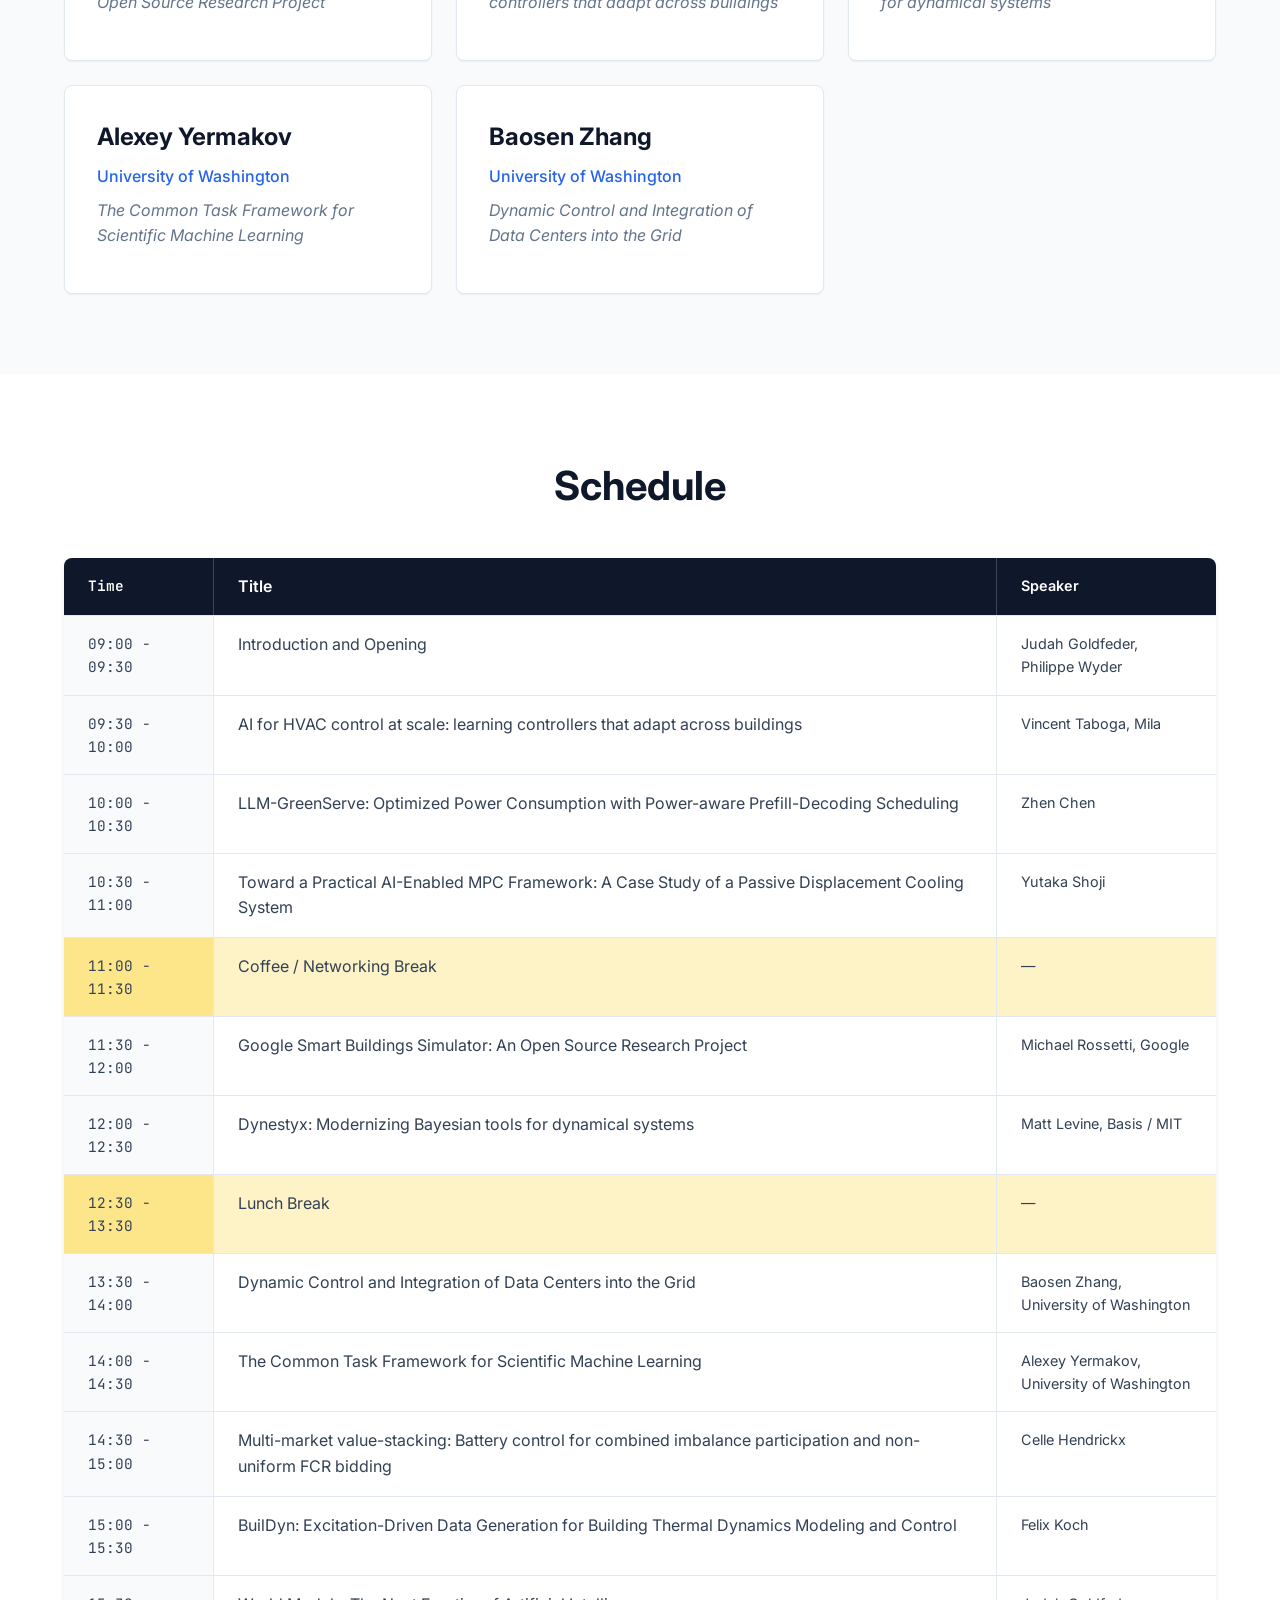
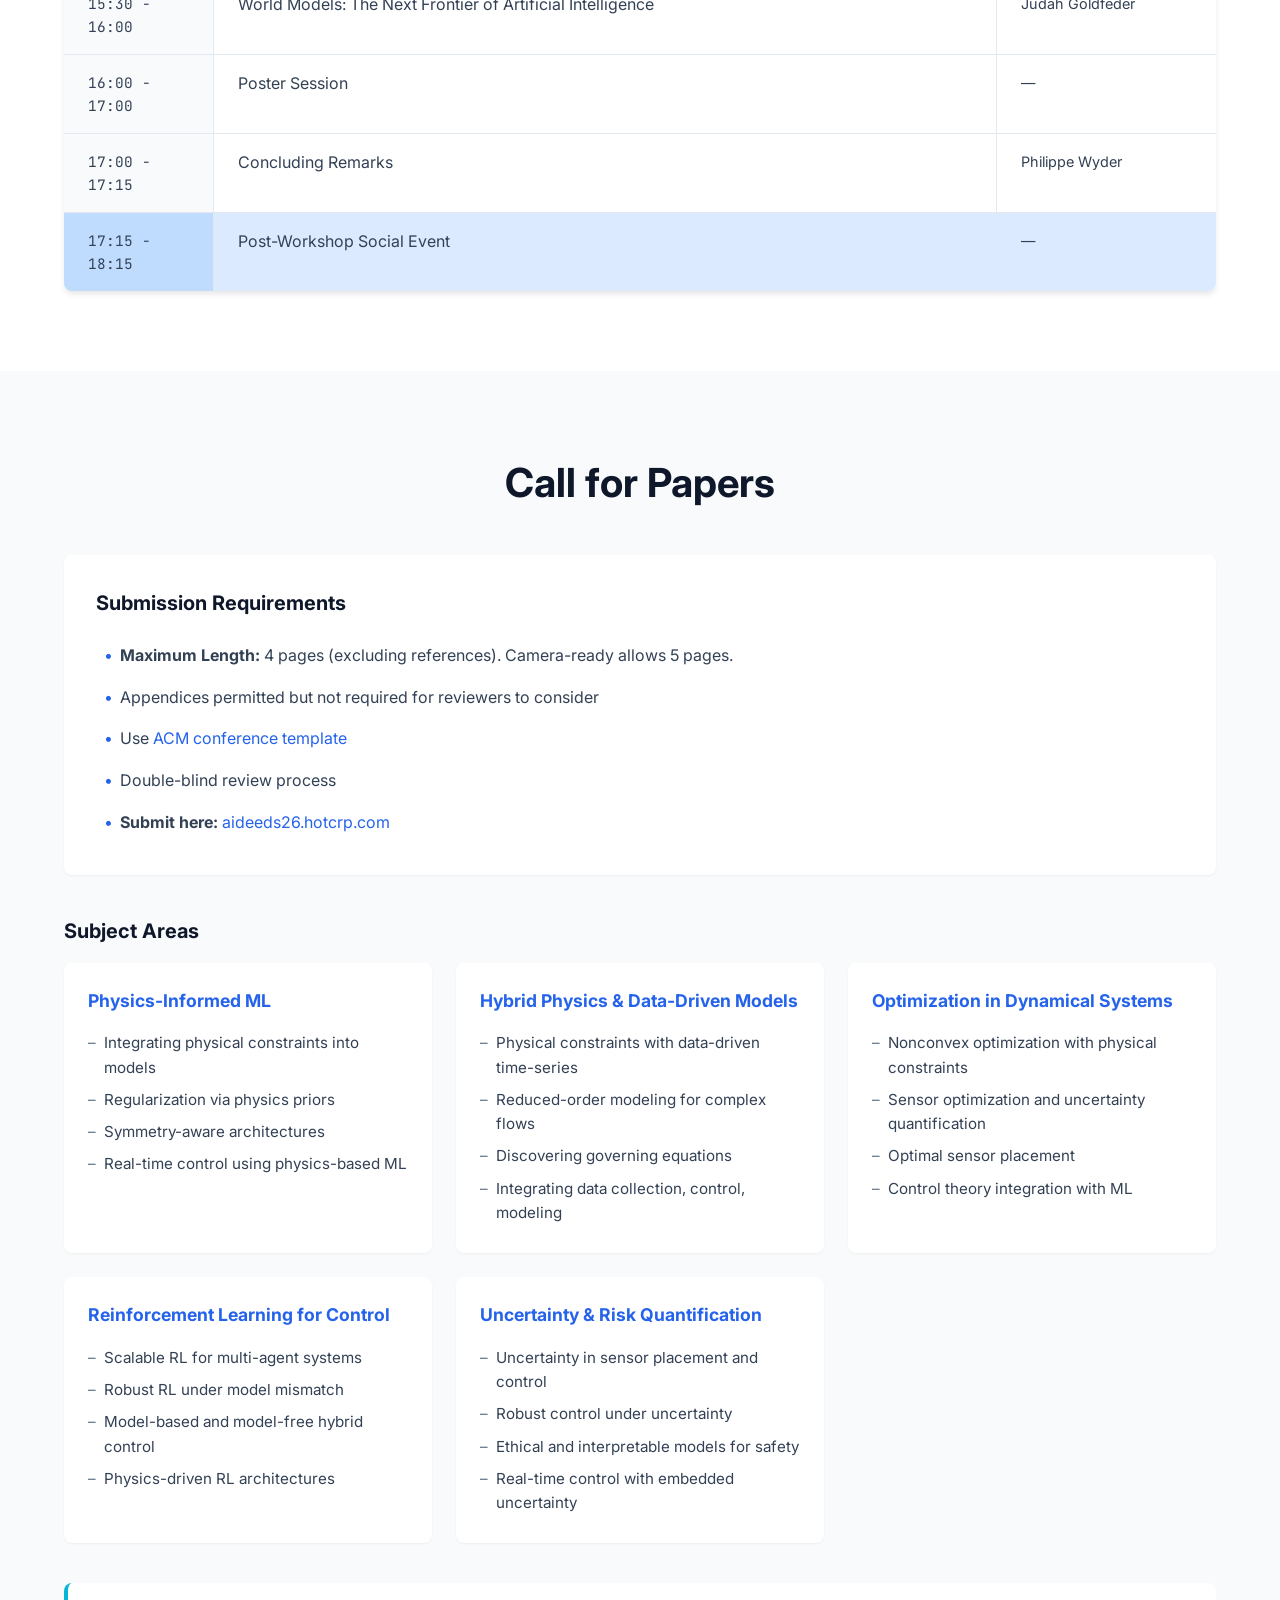
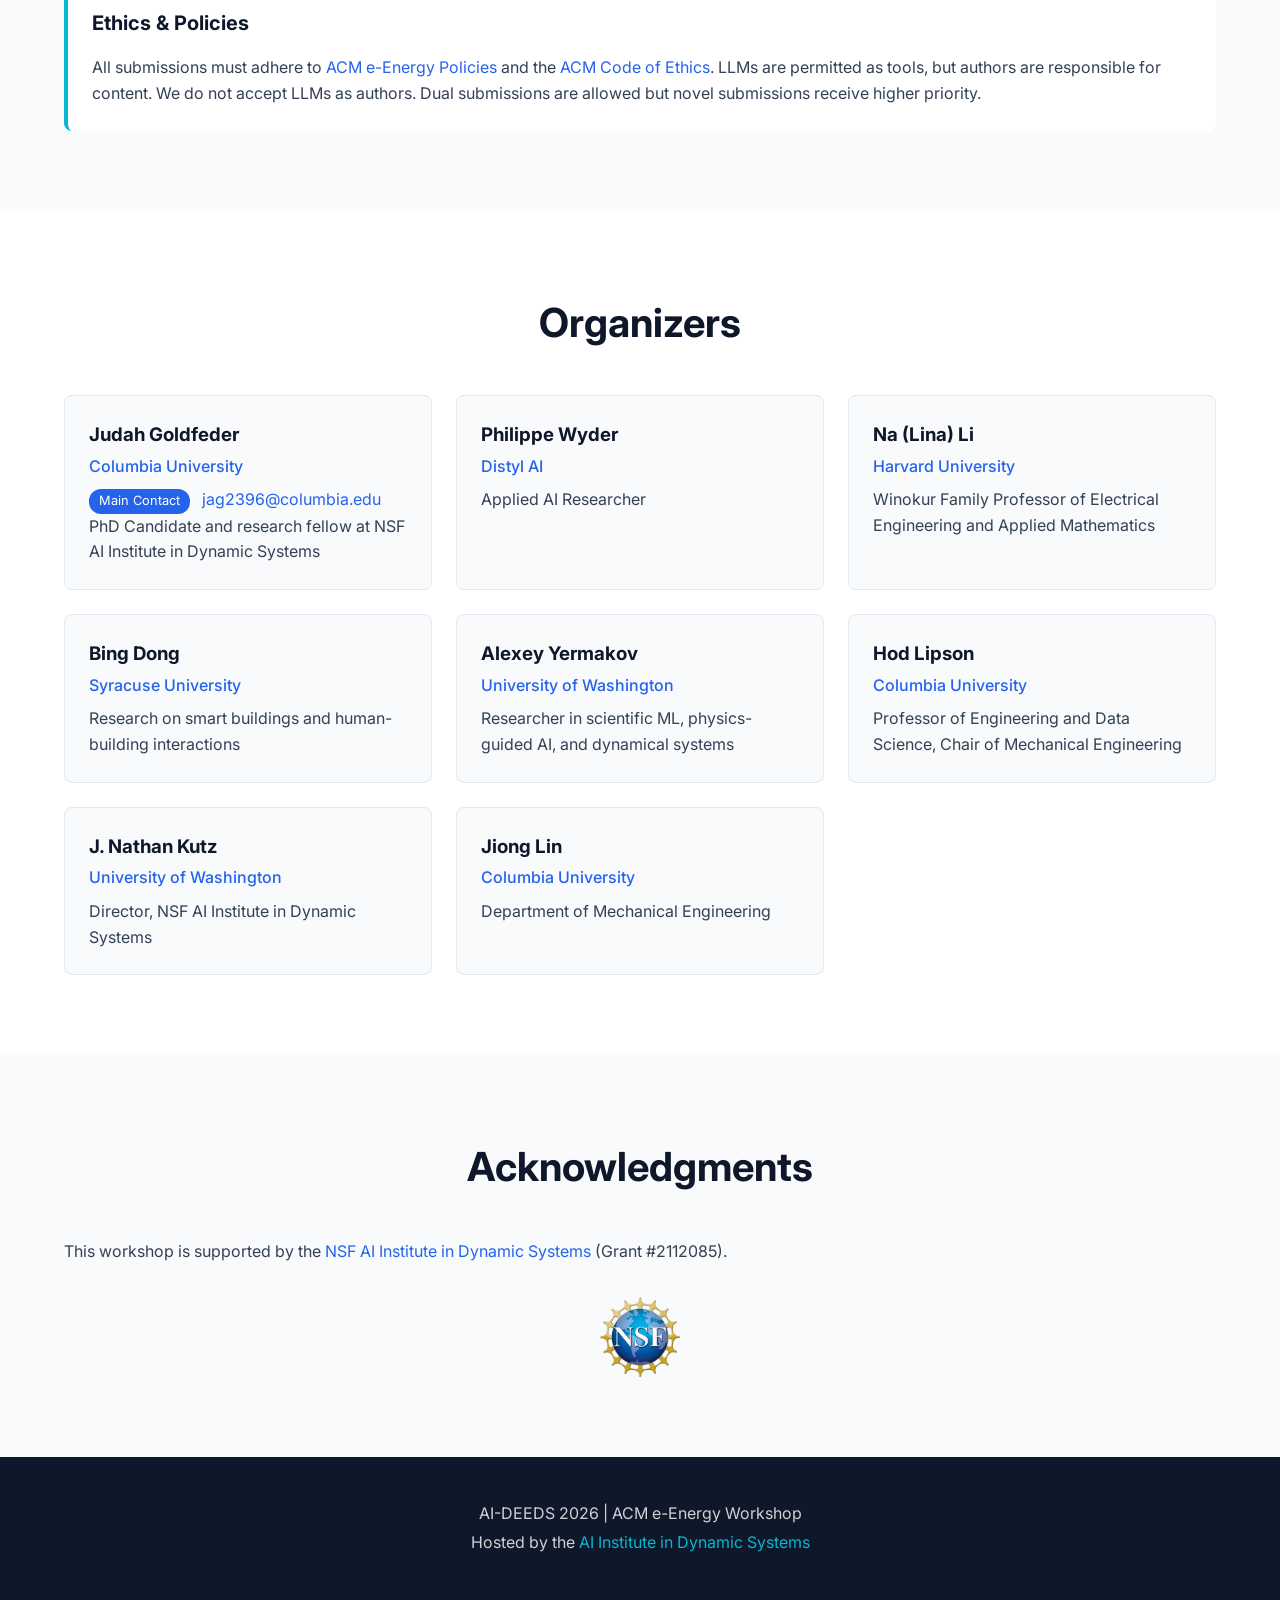
==== commit 84a37d8e: "Add Philippe Wyder to opening remarks" ====
--- a/index.html
+++ b/index.html
@@ -182,7 +182,7 @@
                     <div class="schedule-row">
                         <div class="schedule-time">09:00 - 09:30</div>
                         <div class="schedule-title">Introduction and Opening</div>
-                        <div class="schedule-speaker">Judah Goldfeder</div>
+                        <div class="schedule-speaker">Judah Goldfeder, Philippe Wyder</div>
                     </div>
                     <div class="schedule-row">
                         <div class="schedule-time">09:30 - 10:00</div>
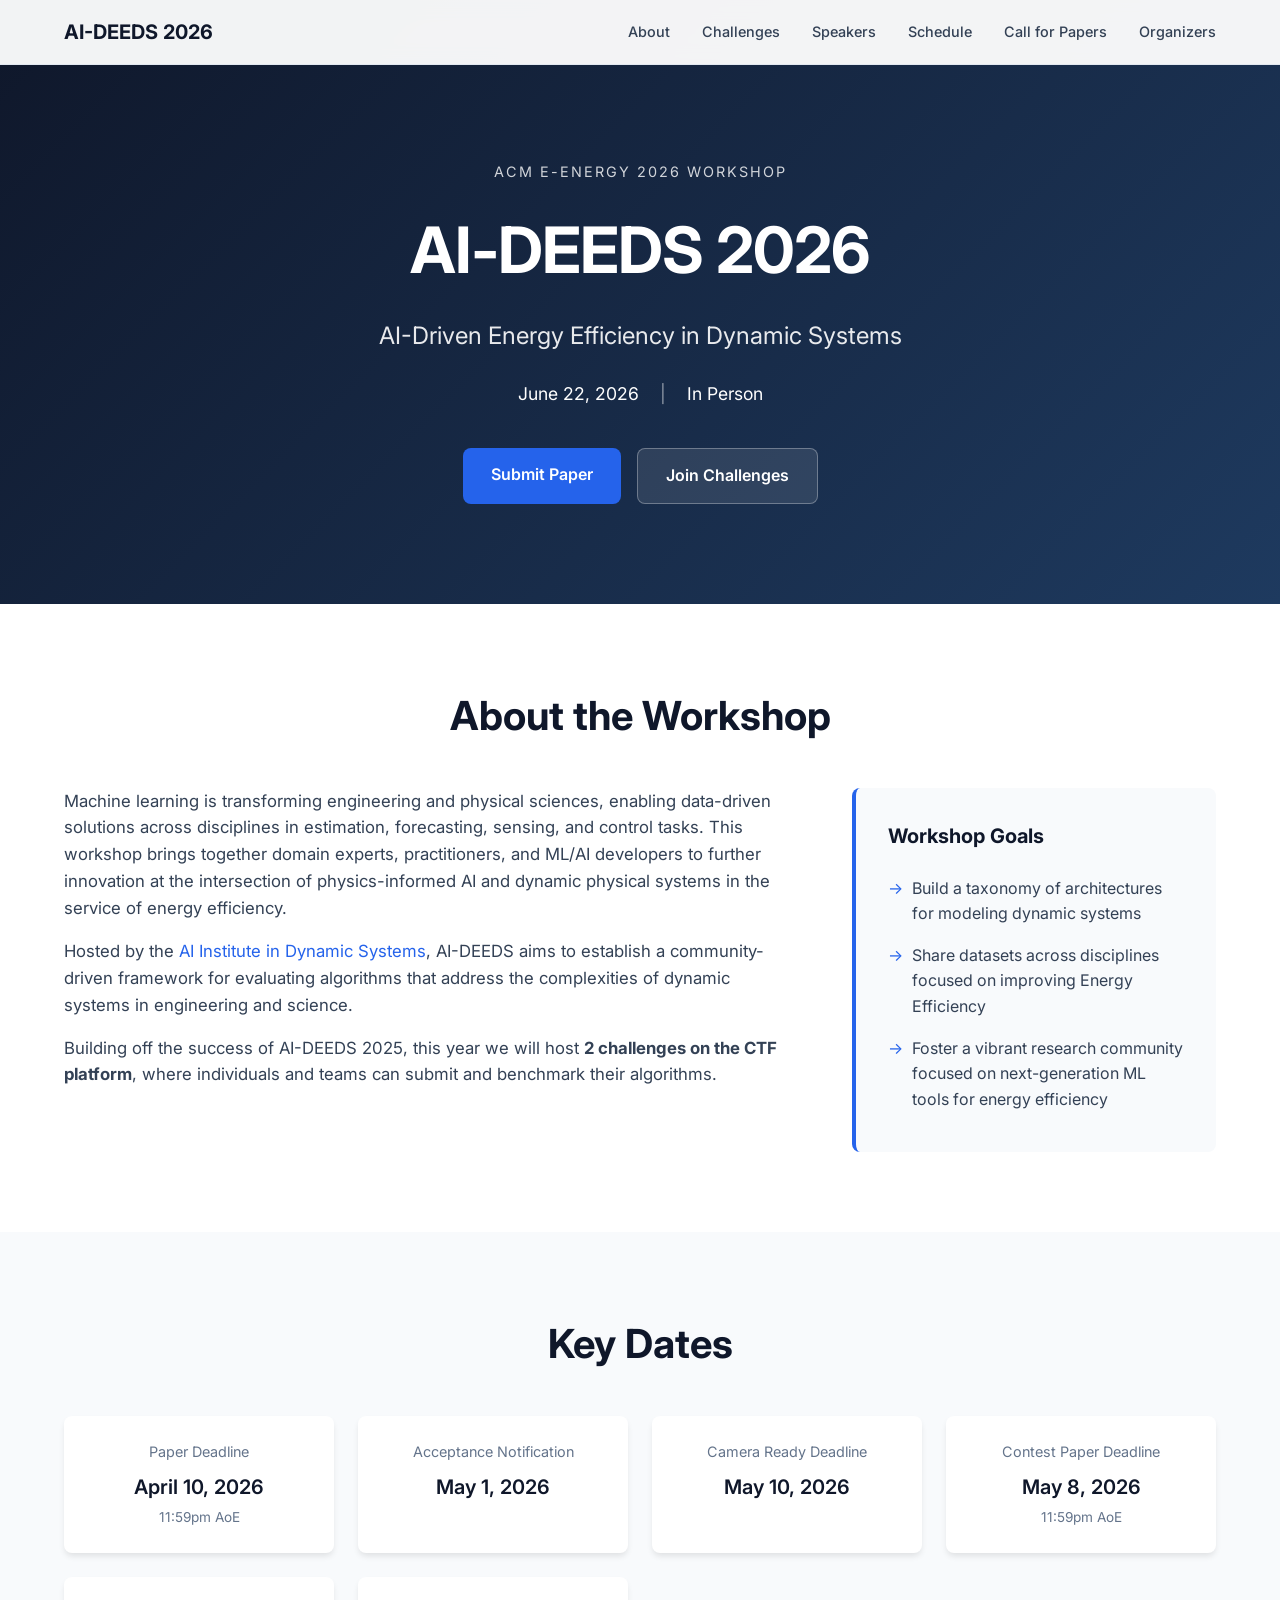
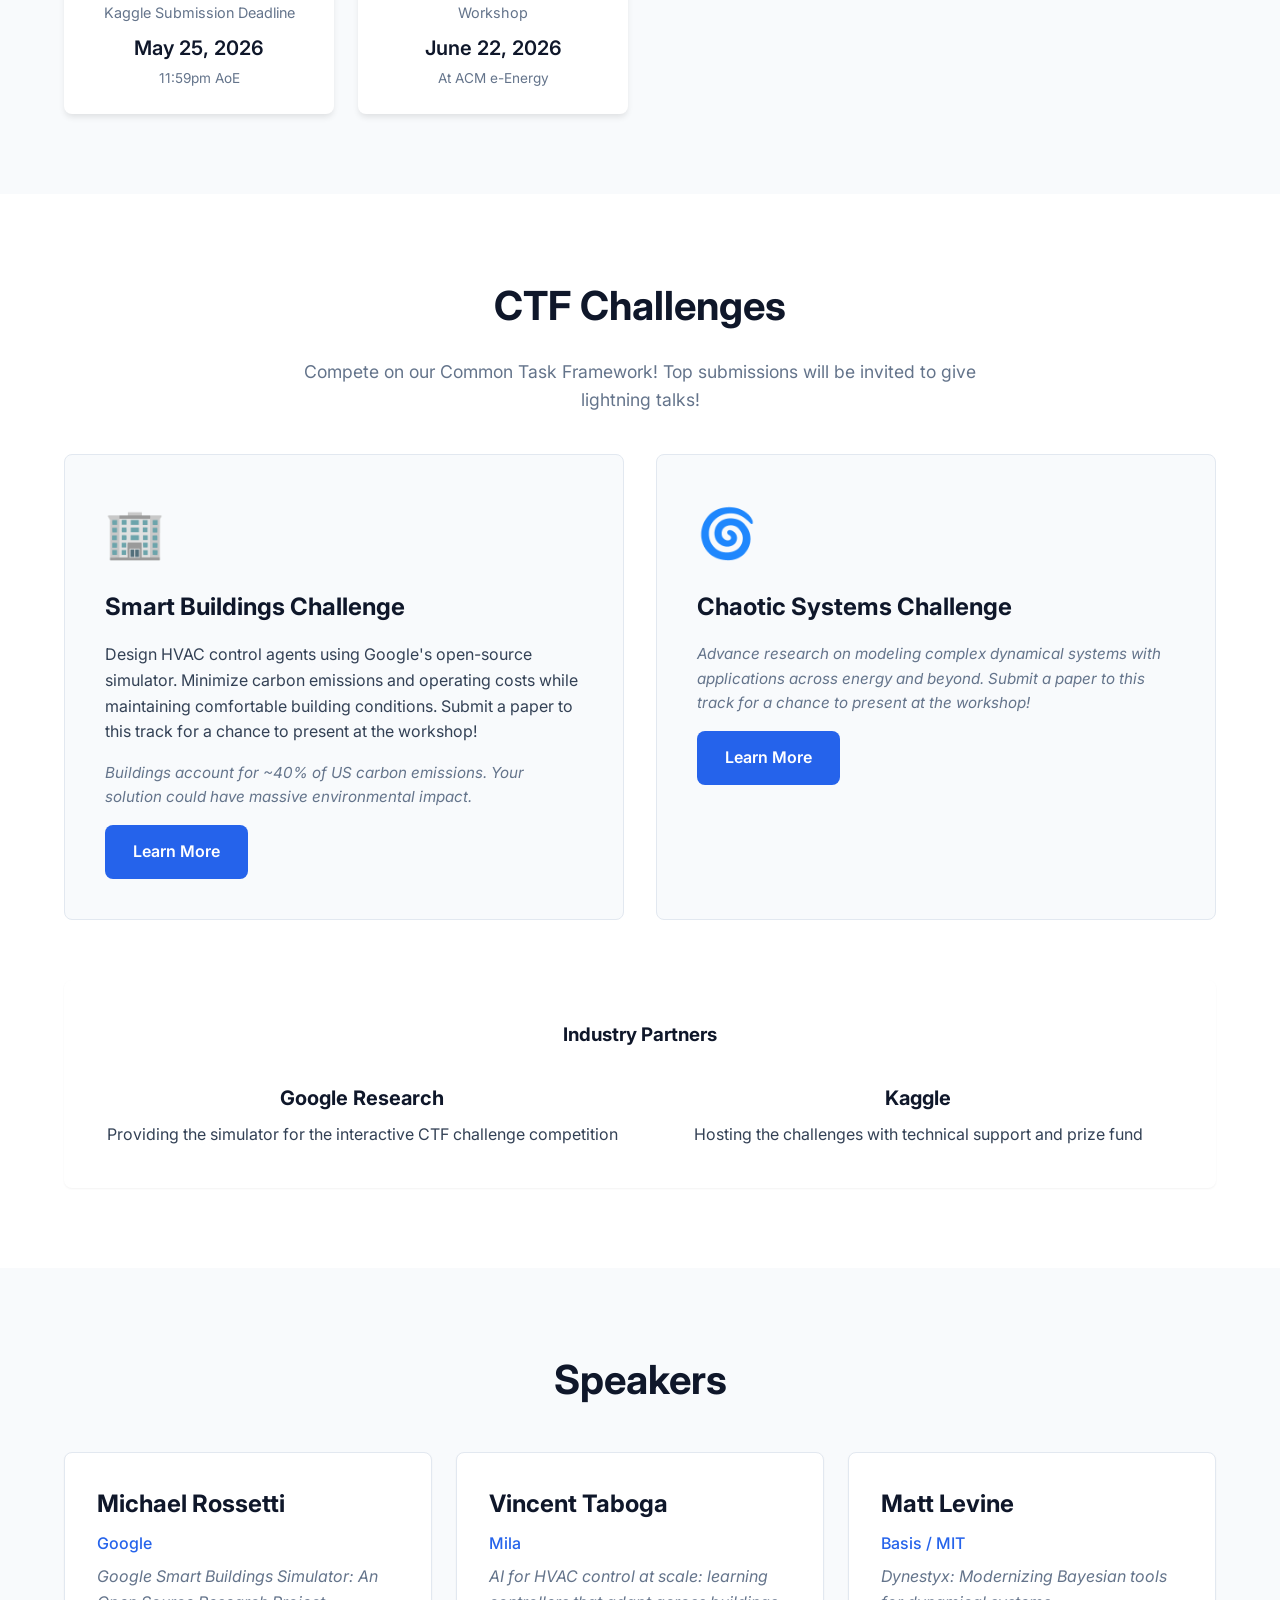
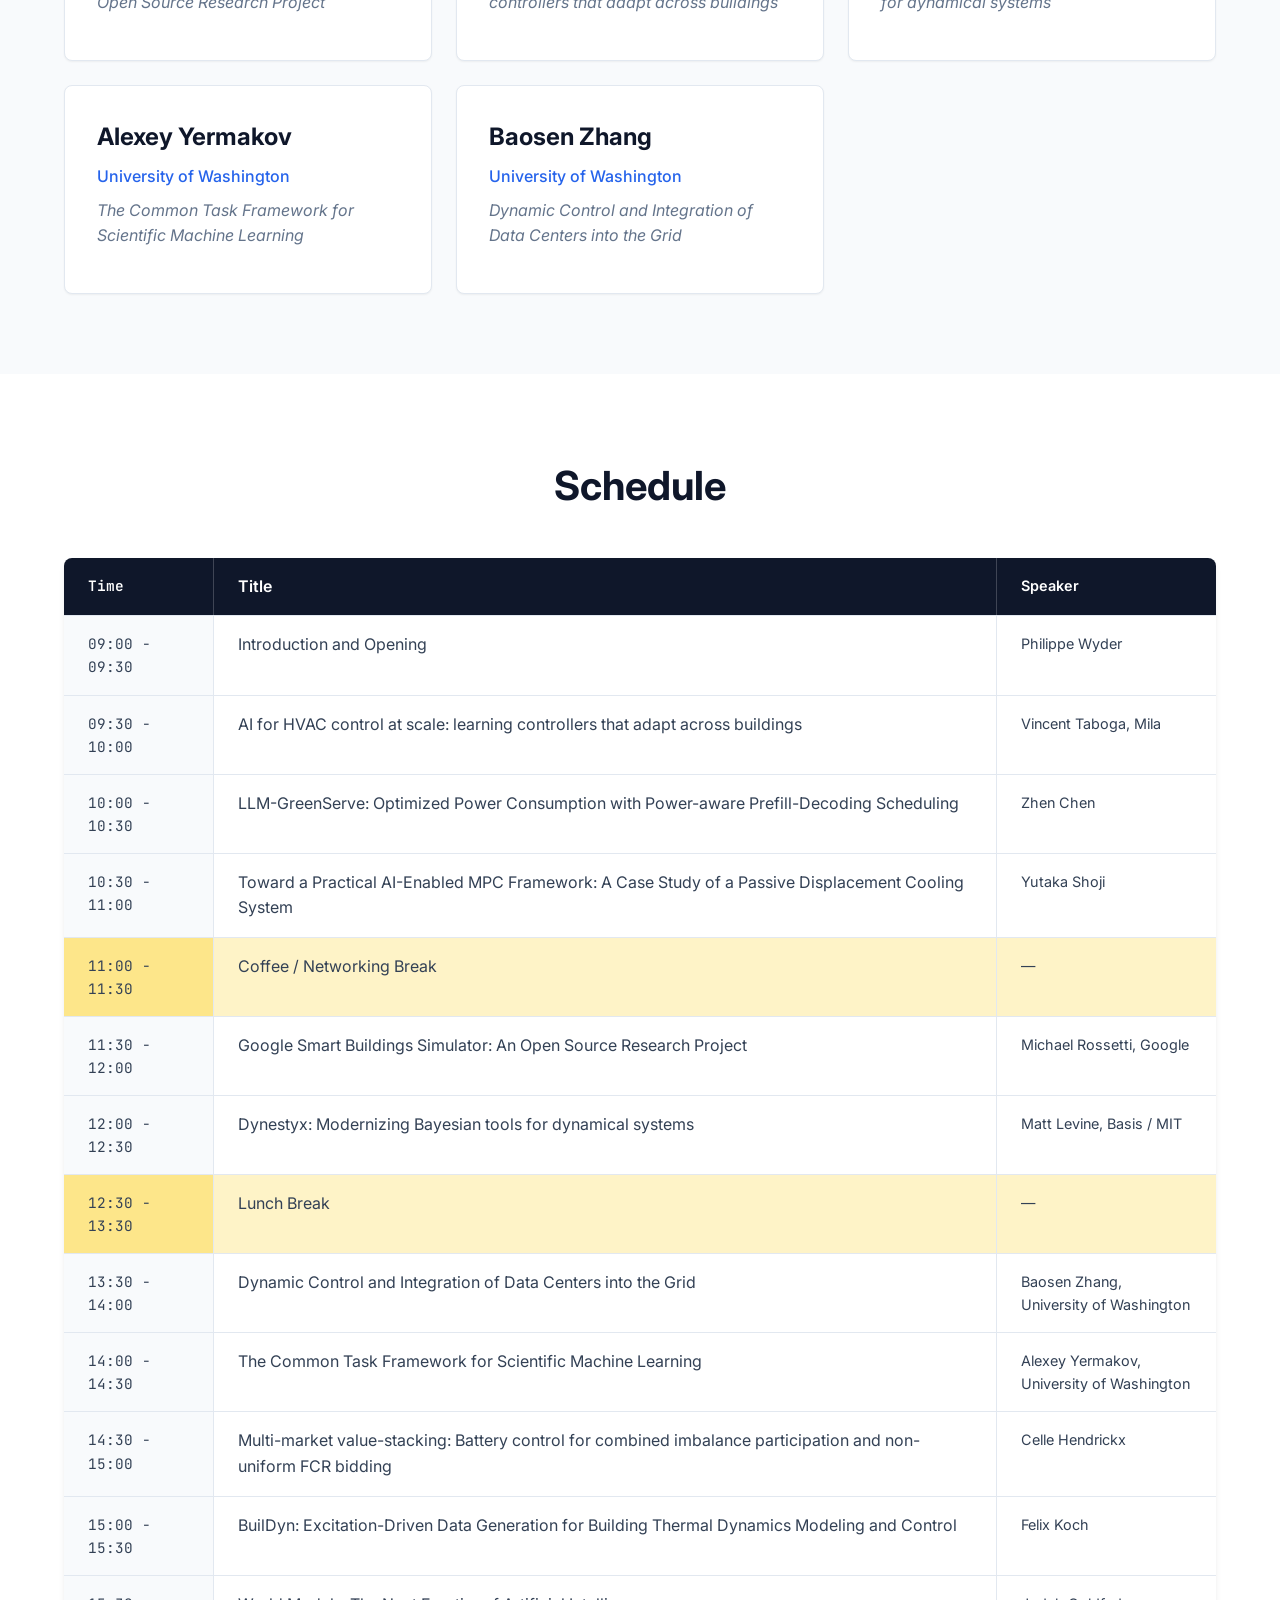
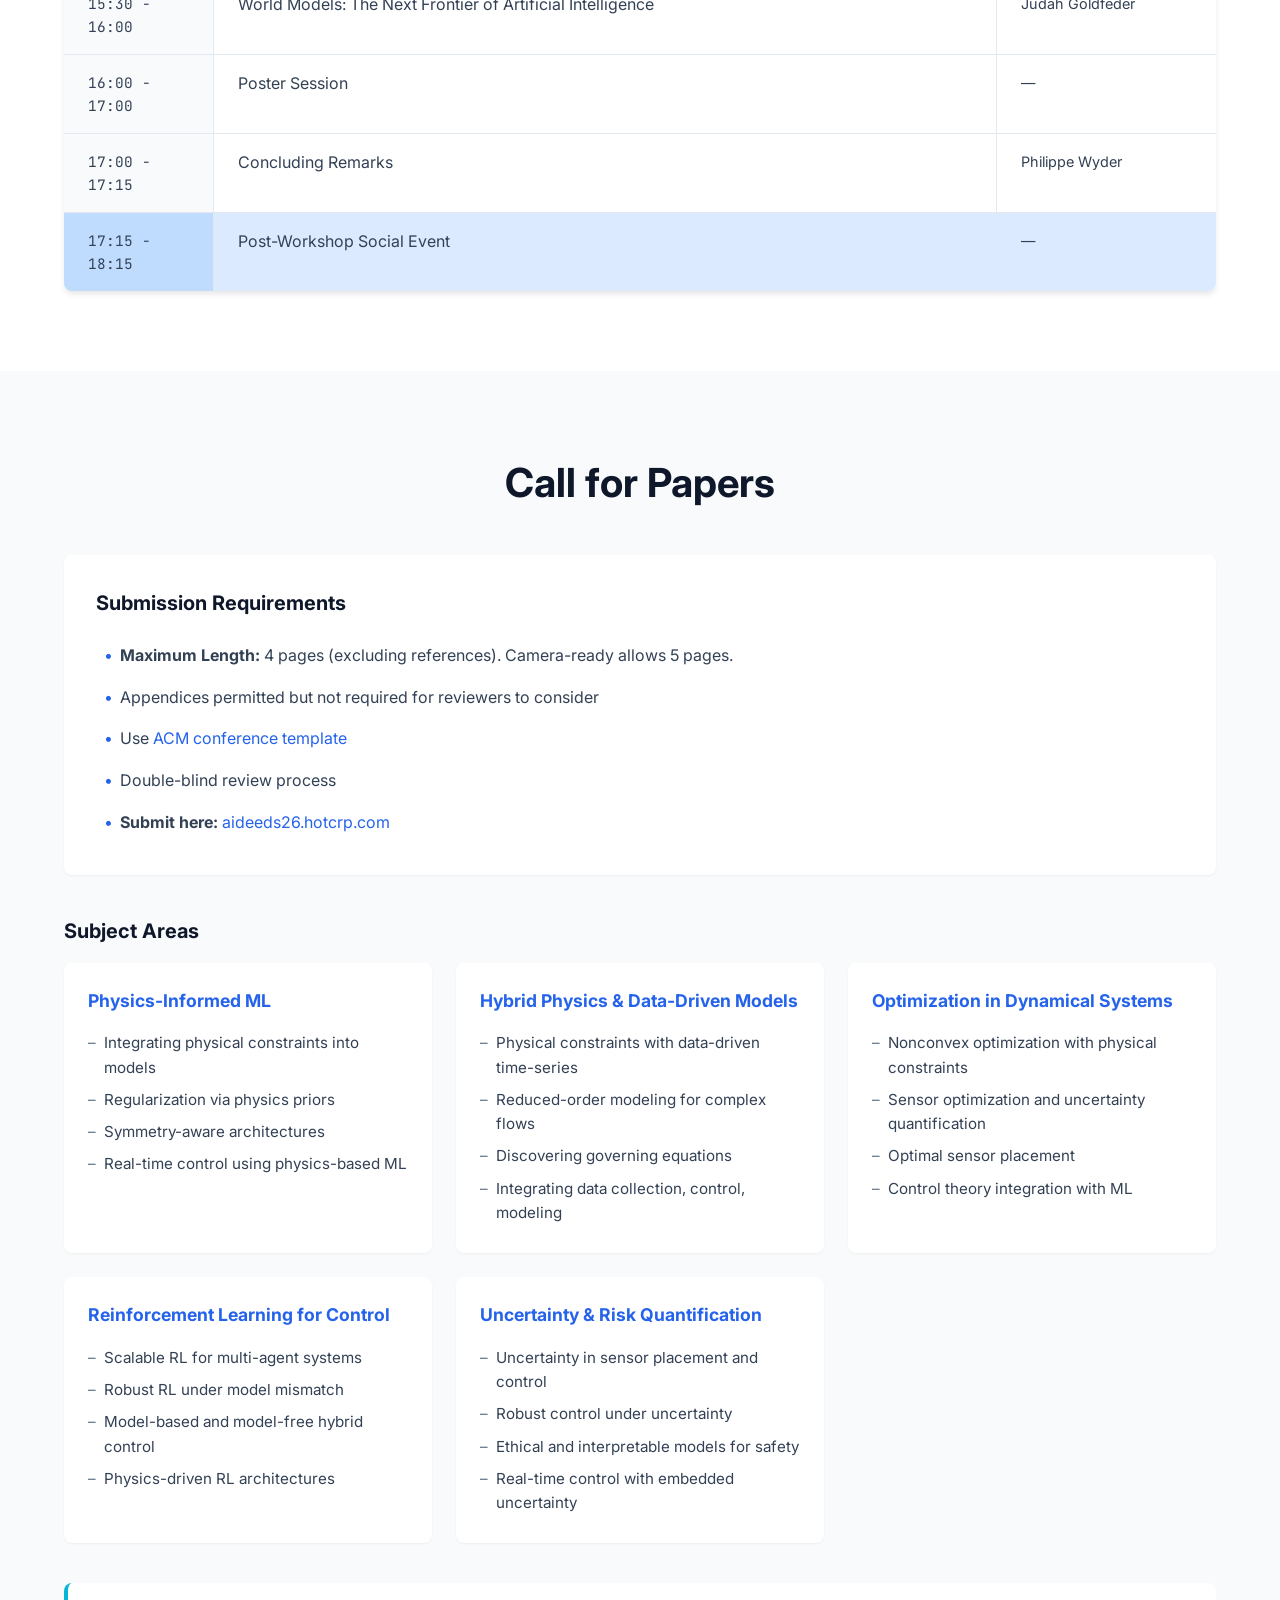
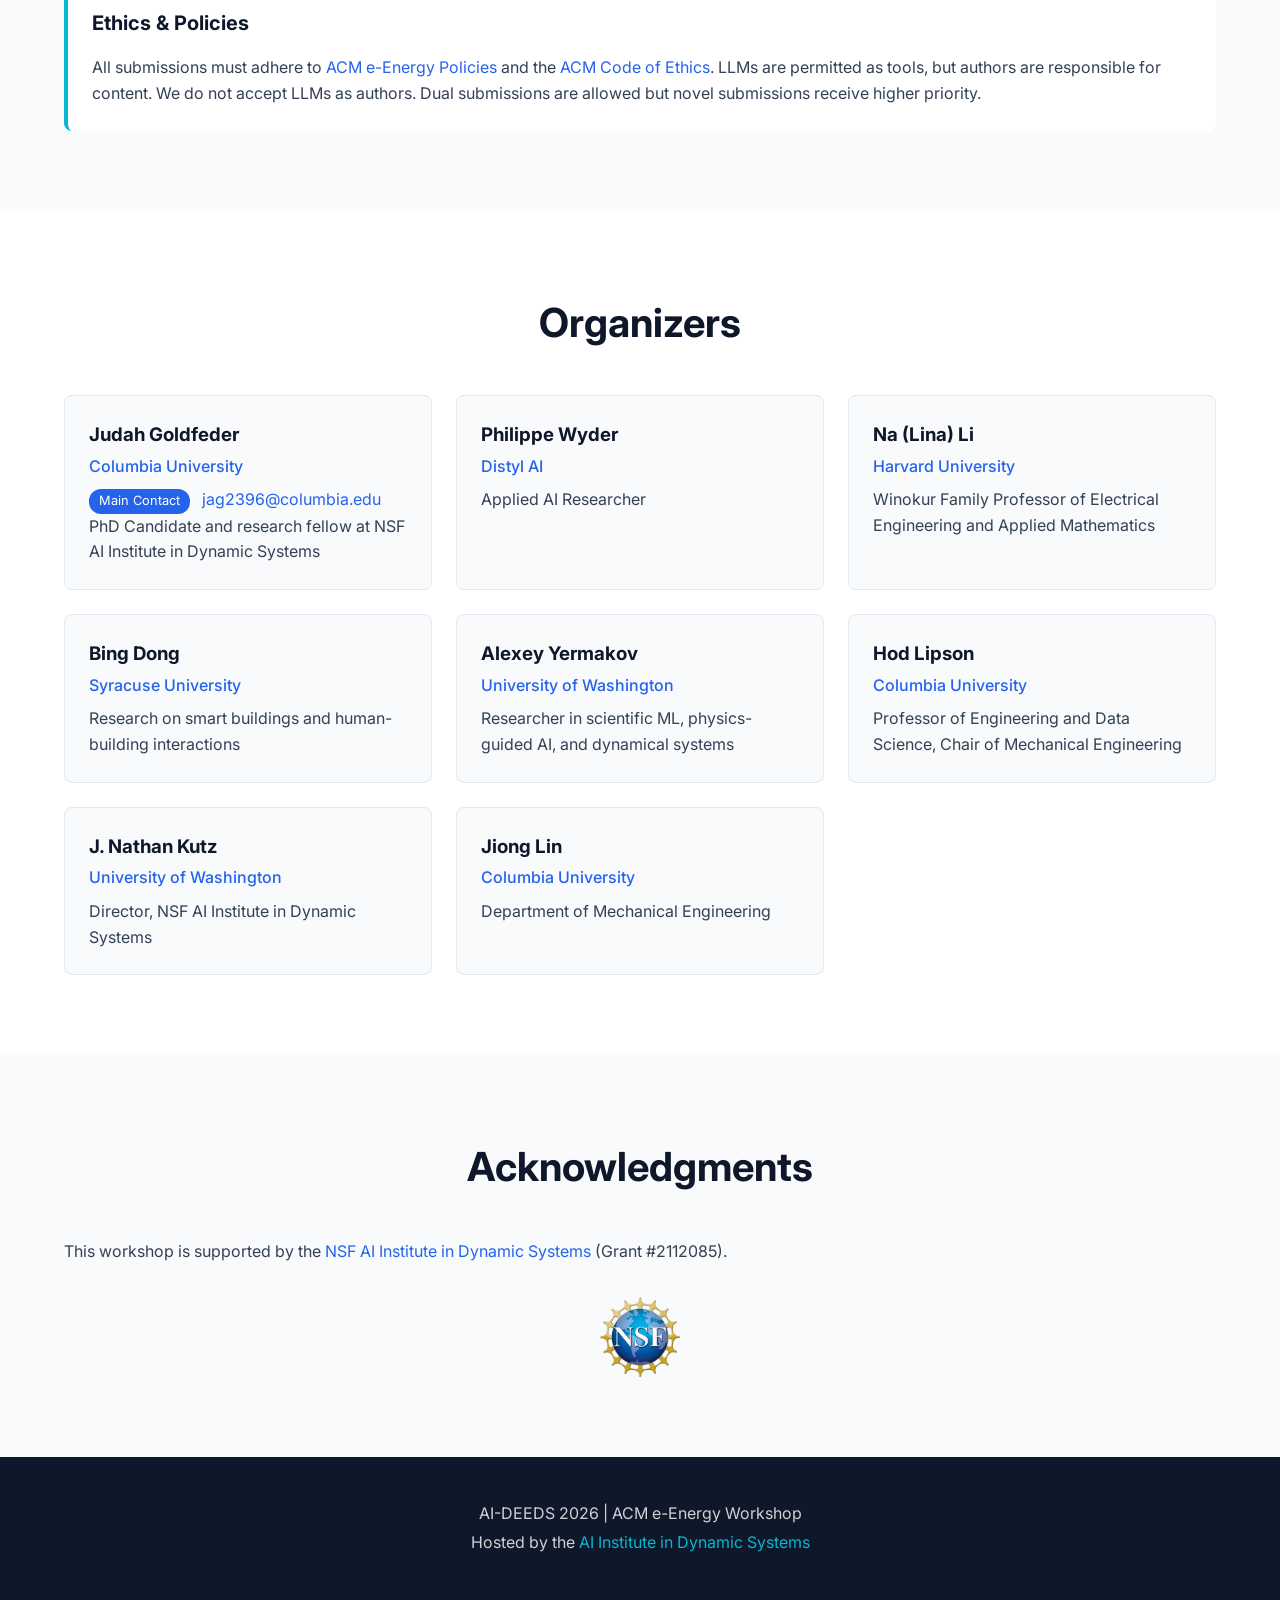
==== commit 81e3e42a: "Update opening remarks speaker to Philippe Wyder" ====
--- a/index.html
+++ b/index.html
@@ -182,7 +182,7 @@
                     <div class="schedule-row">
                         <div class="schedule-time">09:00 - 09:30</div>
                         <div class="schedule-title">Introduction and Opening</div>
-                        <div class="schedule-speaker">Judah Goldfeder, Philippe Wyder</div>
+                        <div class="schedule-speaker">Philippe Wyder</div>
                     </div>
                     <div class="schedule-row">
                         <div class="schedule-time">09:30 - 10:00</div>
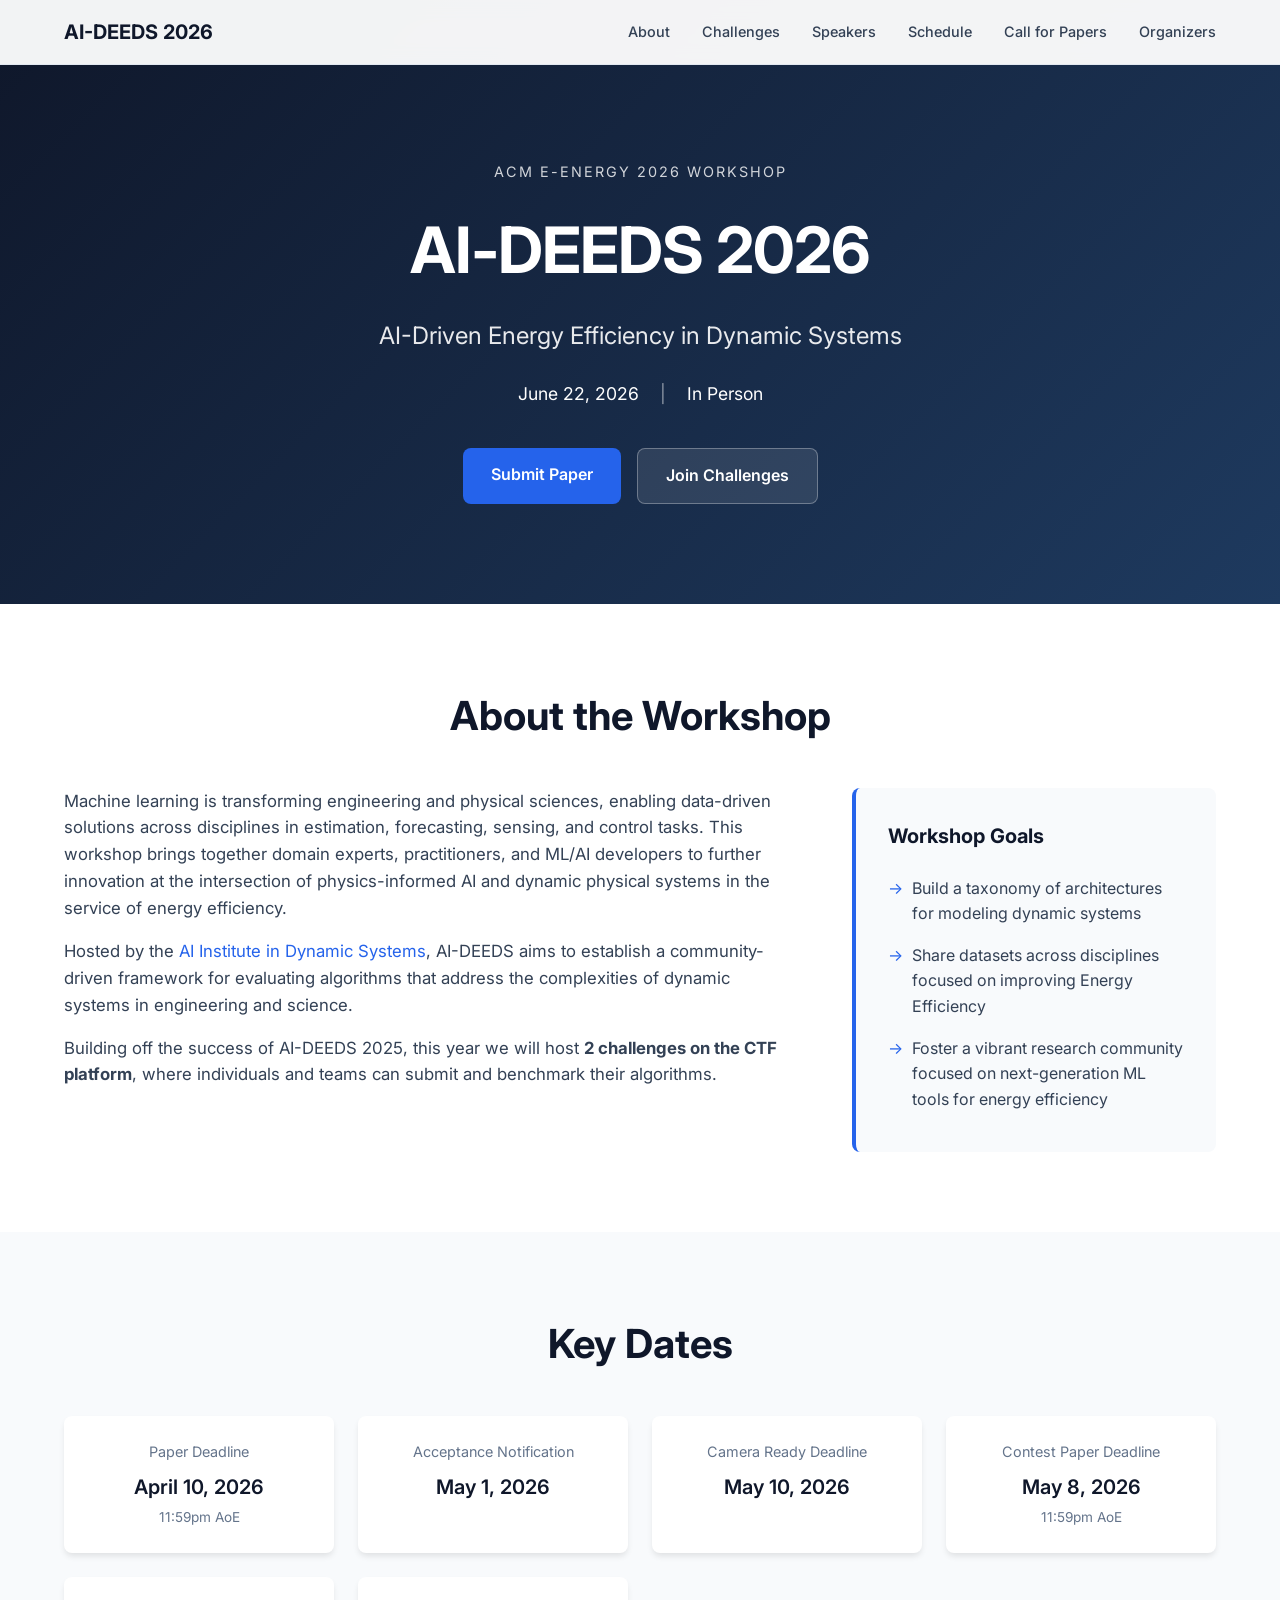
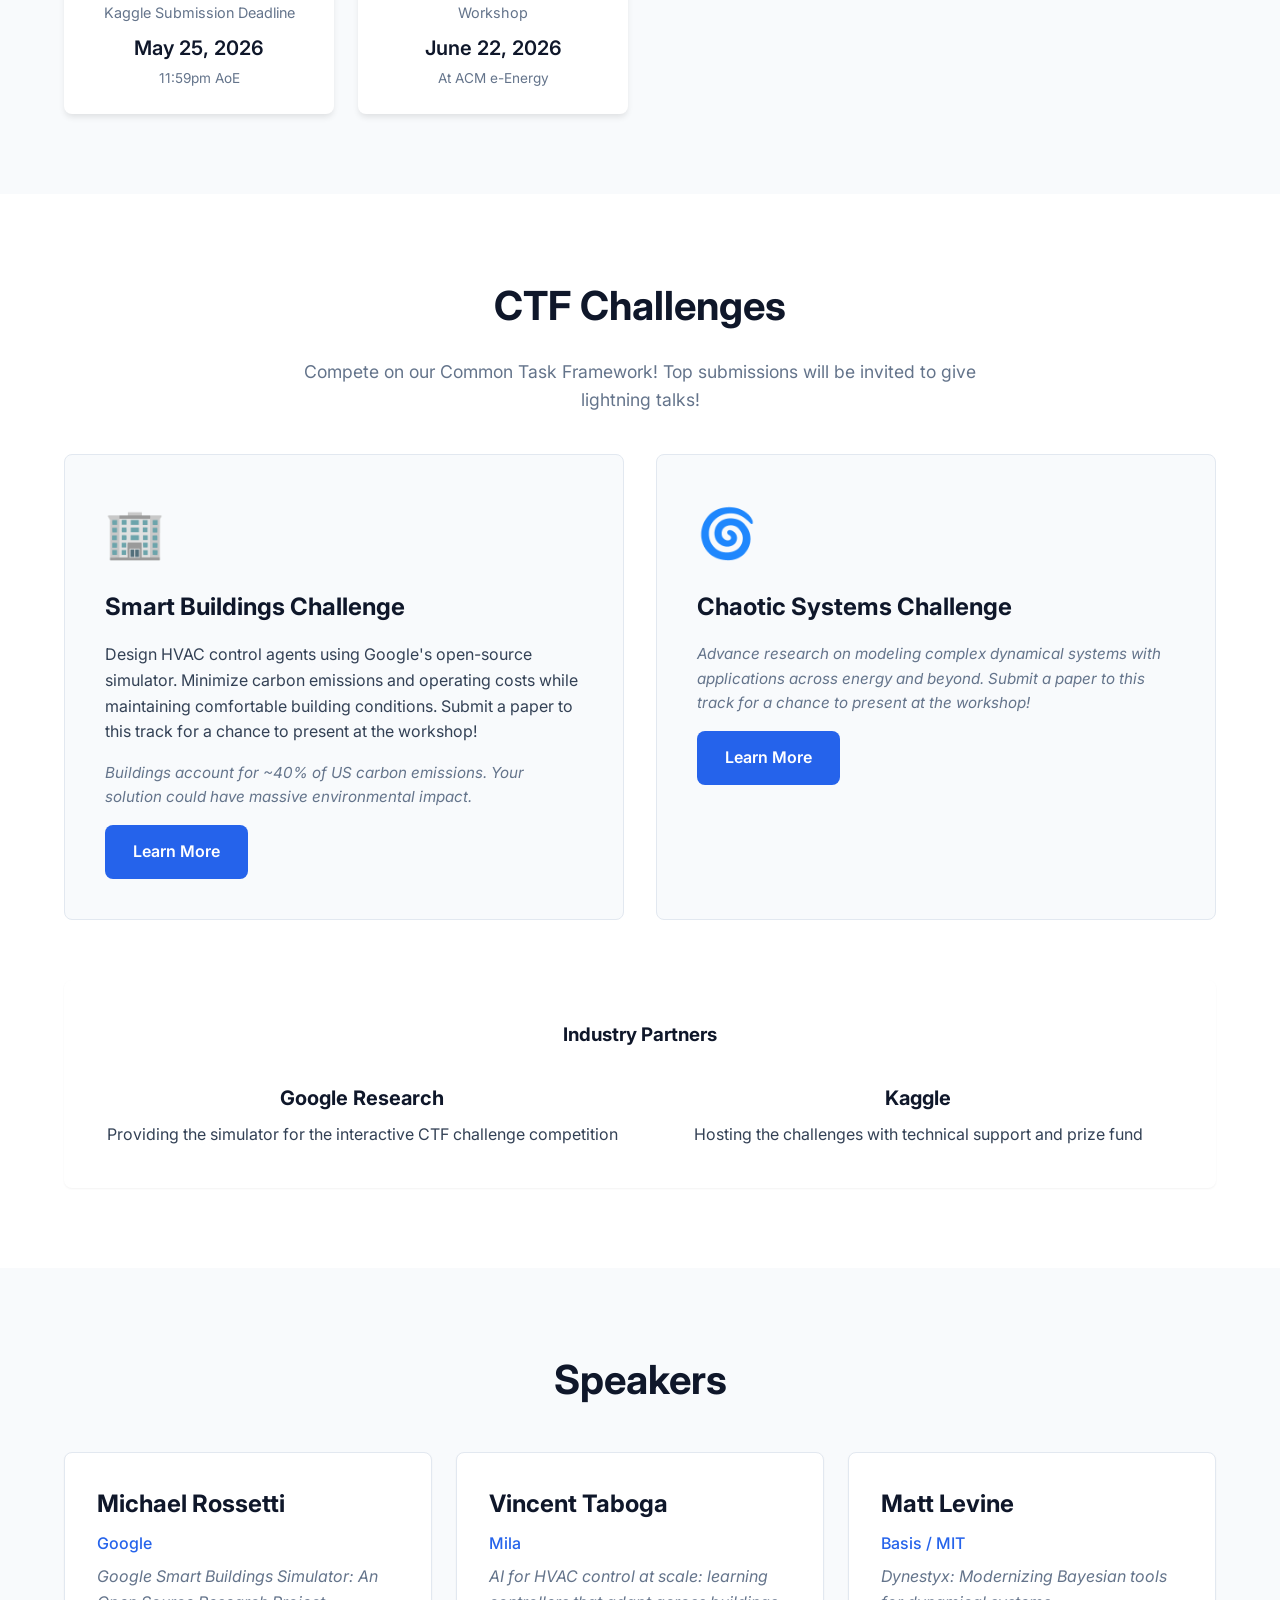
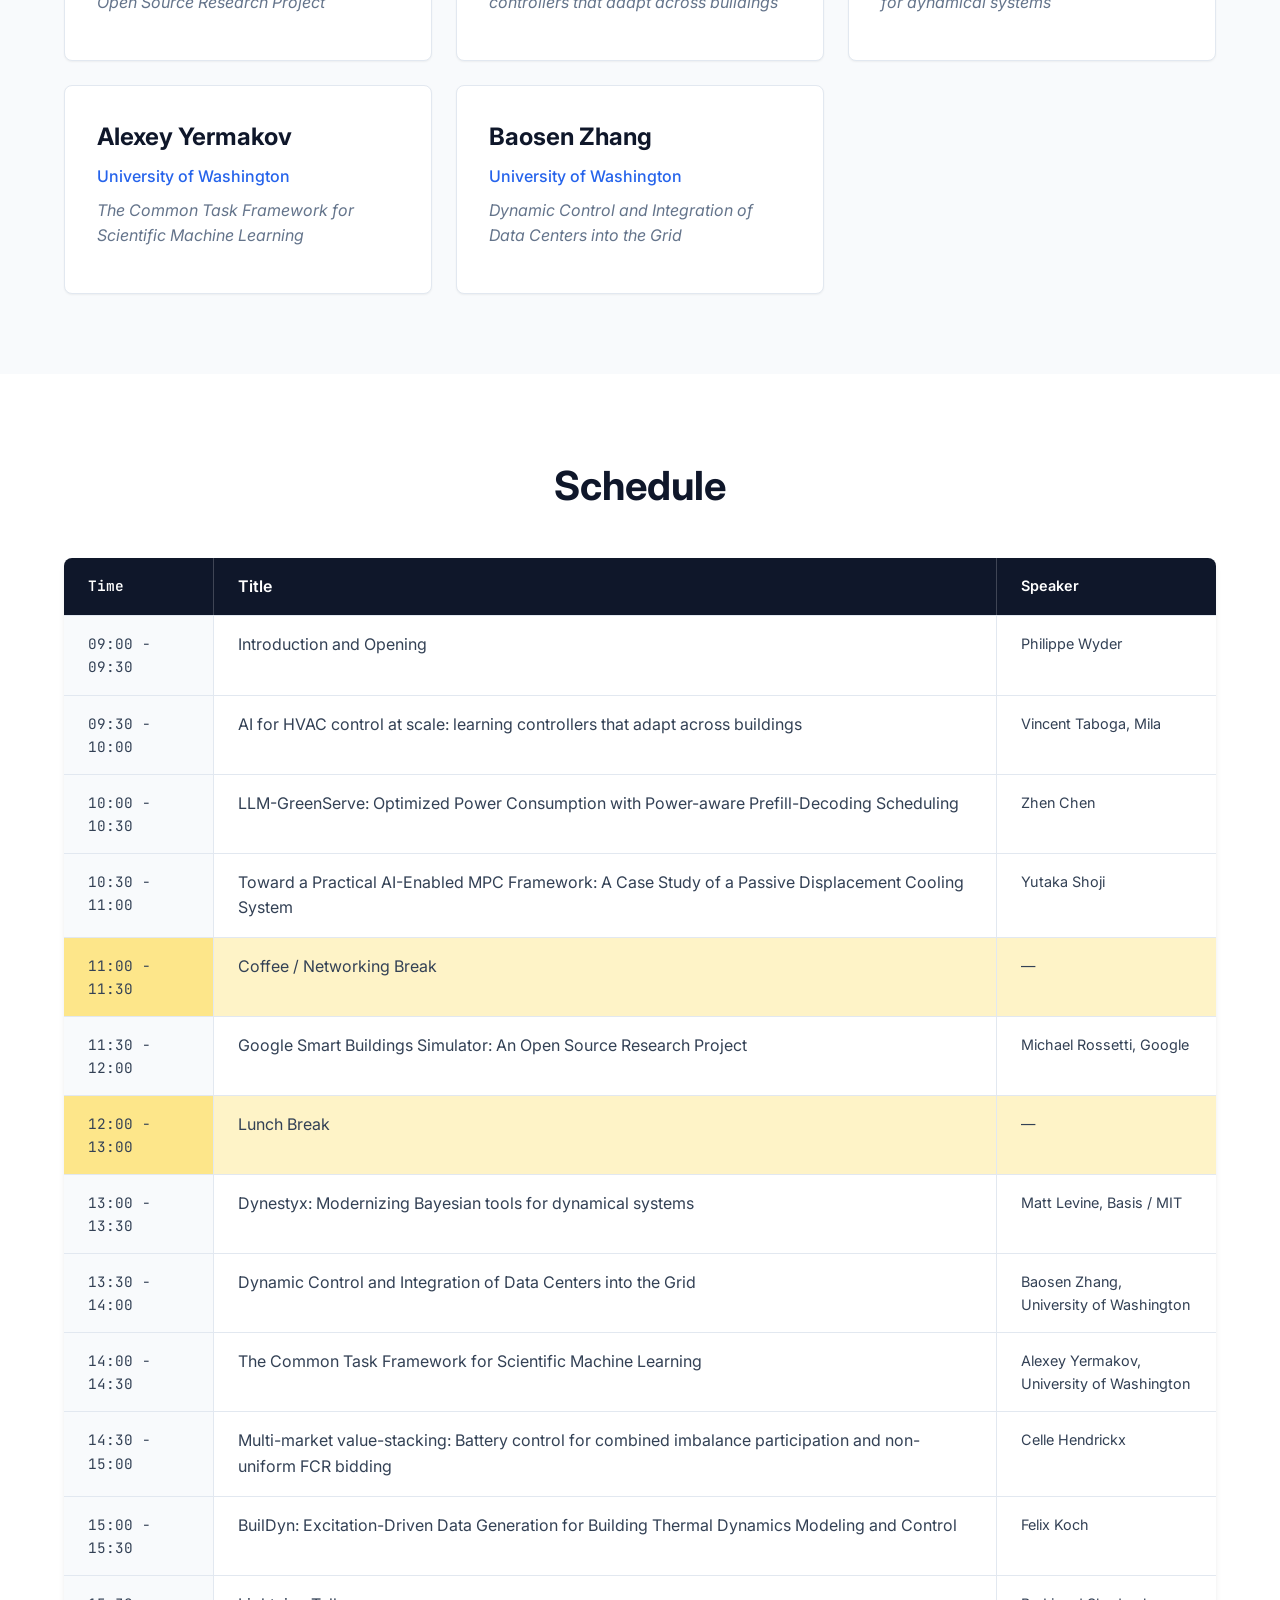
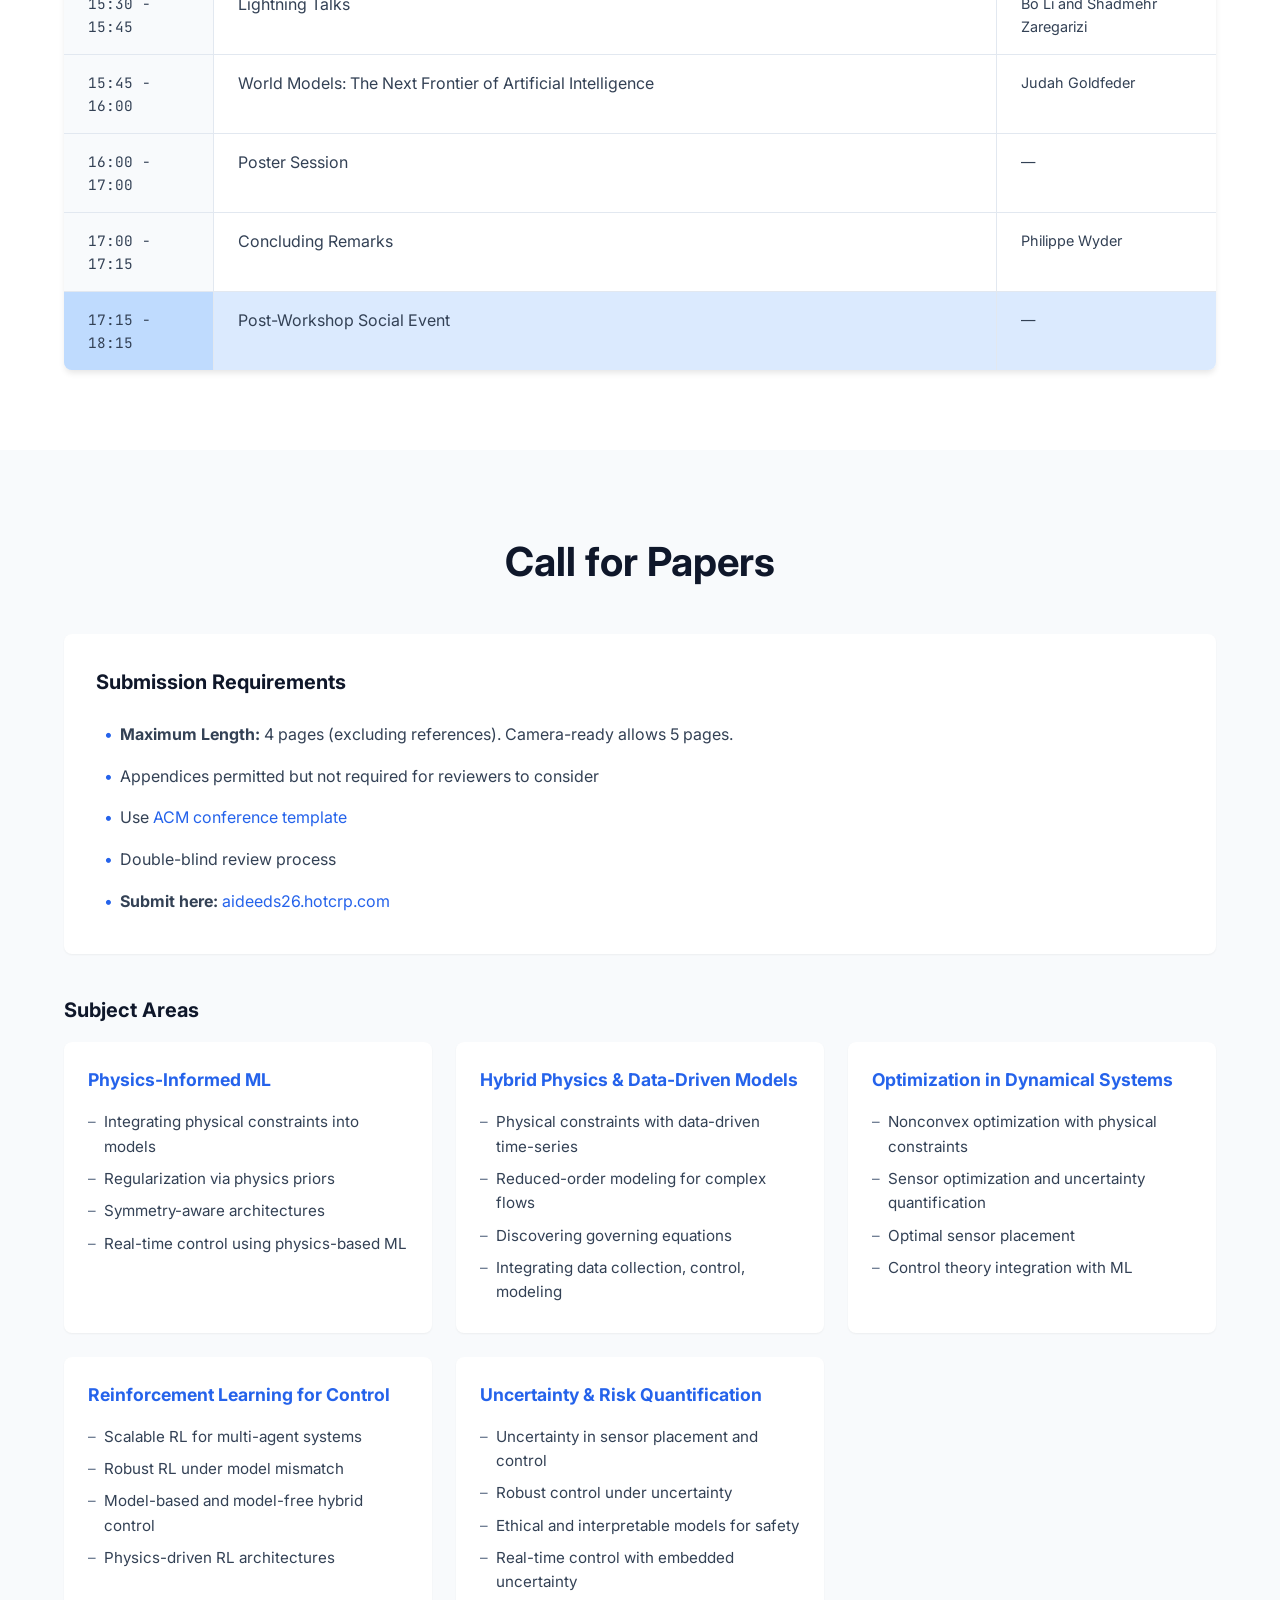
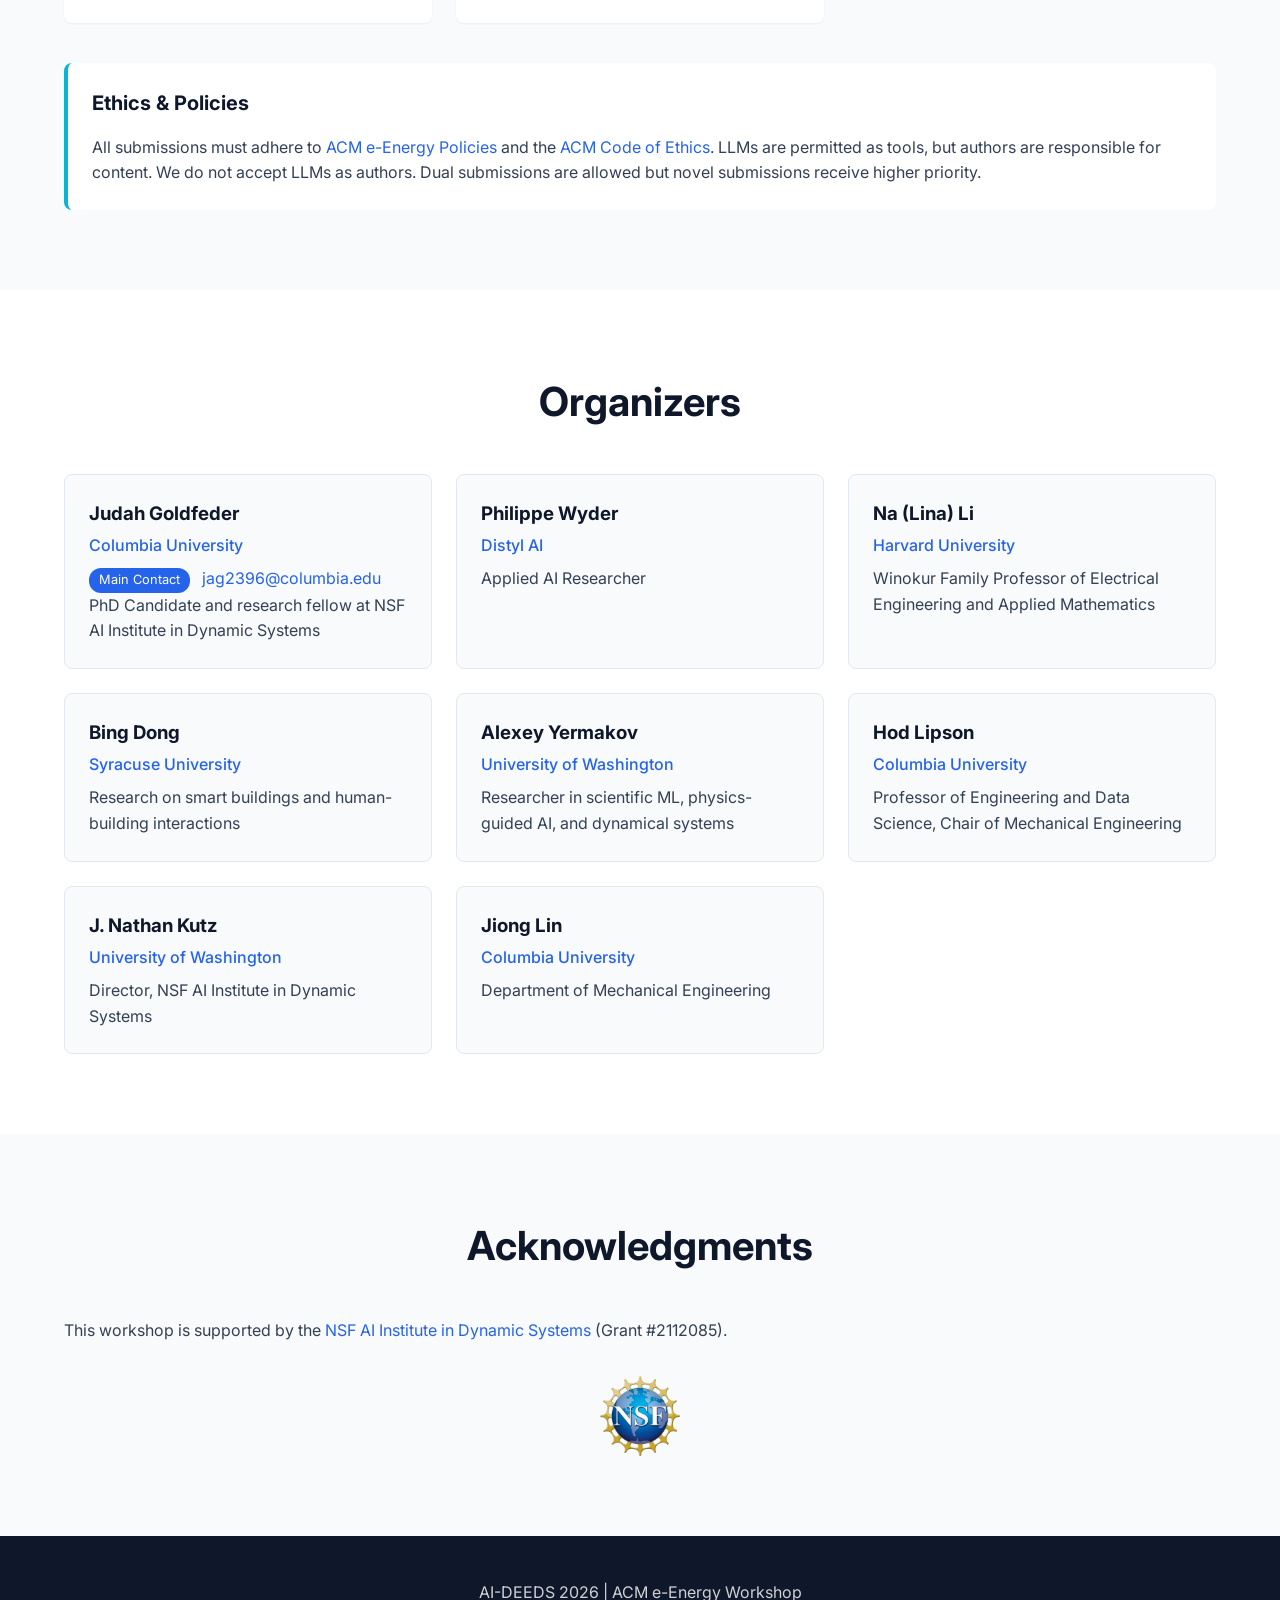
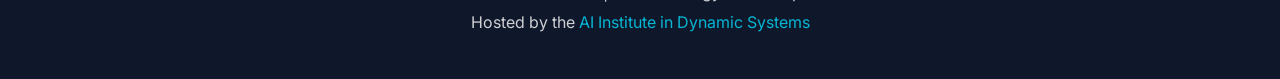
==== commit 819906ab: "Update schedule timings and add new session" ====
--- a/index.html
+++ b/index.html
@@ -209,15 +209,15 @@
                         <div class="schedule-title">Google Smart Buildings Simulator: An Open Source Research Project</div>
                         <div class="schedule-speaker">Michael Rossetti, Google</div>
                     </div>
-                    <div class="schedule-row">
-                        <div class="schedule-time">12:00 - 12:30</div>
+                    <div class="schedule-row schedule-break">
+                        <div class="schedule-time">12:00 - 13:00</div>
+                        <div class="schedule-title">Lunch Break</div>
+                        <div class="schedule-speaker">—</div>
+                    </div>
+                        <div class="schedule-row">
+                        <div class="schedule-time">13:00 - 13:30</div>
                         <div class="schedule-title">Dynestyx: Modernizing Bayesian tools for dynamical systems</div>
                         <div class="schedule-speaker">Matt Levine, Basis / MIT</div>
-                    </div>
-                    <div class="schedule-row schedule-break">
-                        <div class="schedule-time">12:30 - 13:30</div>
-                        <div class="schedule-title">Lunch Break</div>
-                        <div class="schedule-speaker">—</div>
                     </div>
                     <div class="schedule-row">
                         <div class="schedule-time">13:30 - 14:00</div>
@@ -240,7 +240,12 @@
                         <div class="schedule-speaker">Felix Koch</div>
                     </div>
                     <div class="schedule-row">
-                        <div class="schedule-time">15:30 - 16:00</div>
+                        <div class="schedule-time">15:30 - 15:45</div>
+                        <div class="schedule-title">Lightning Talks</div>
+                        <div class="schedule-speaker">Bo Li and Shadmehr Zaregarizi</div>
+                    </div>
+                    <div class="schedule-row">
+                        <div class="schedule-time">15:45 - 16:00</div>
                         <div class="schedule-title">World Models: The Next Frontier of Artificial Intelligence</div>
                         <div class="schedule-speaker">Judah Goldfeder</div>
                     </div>
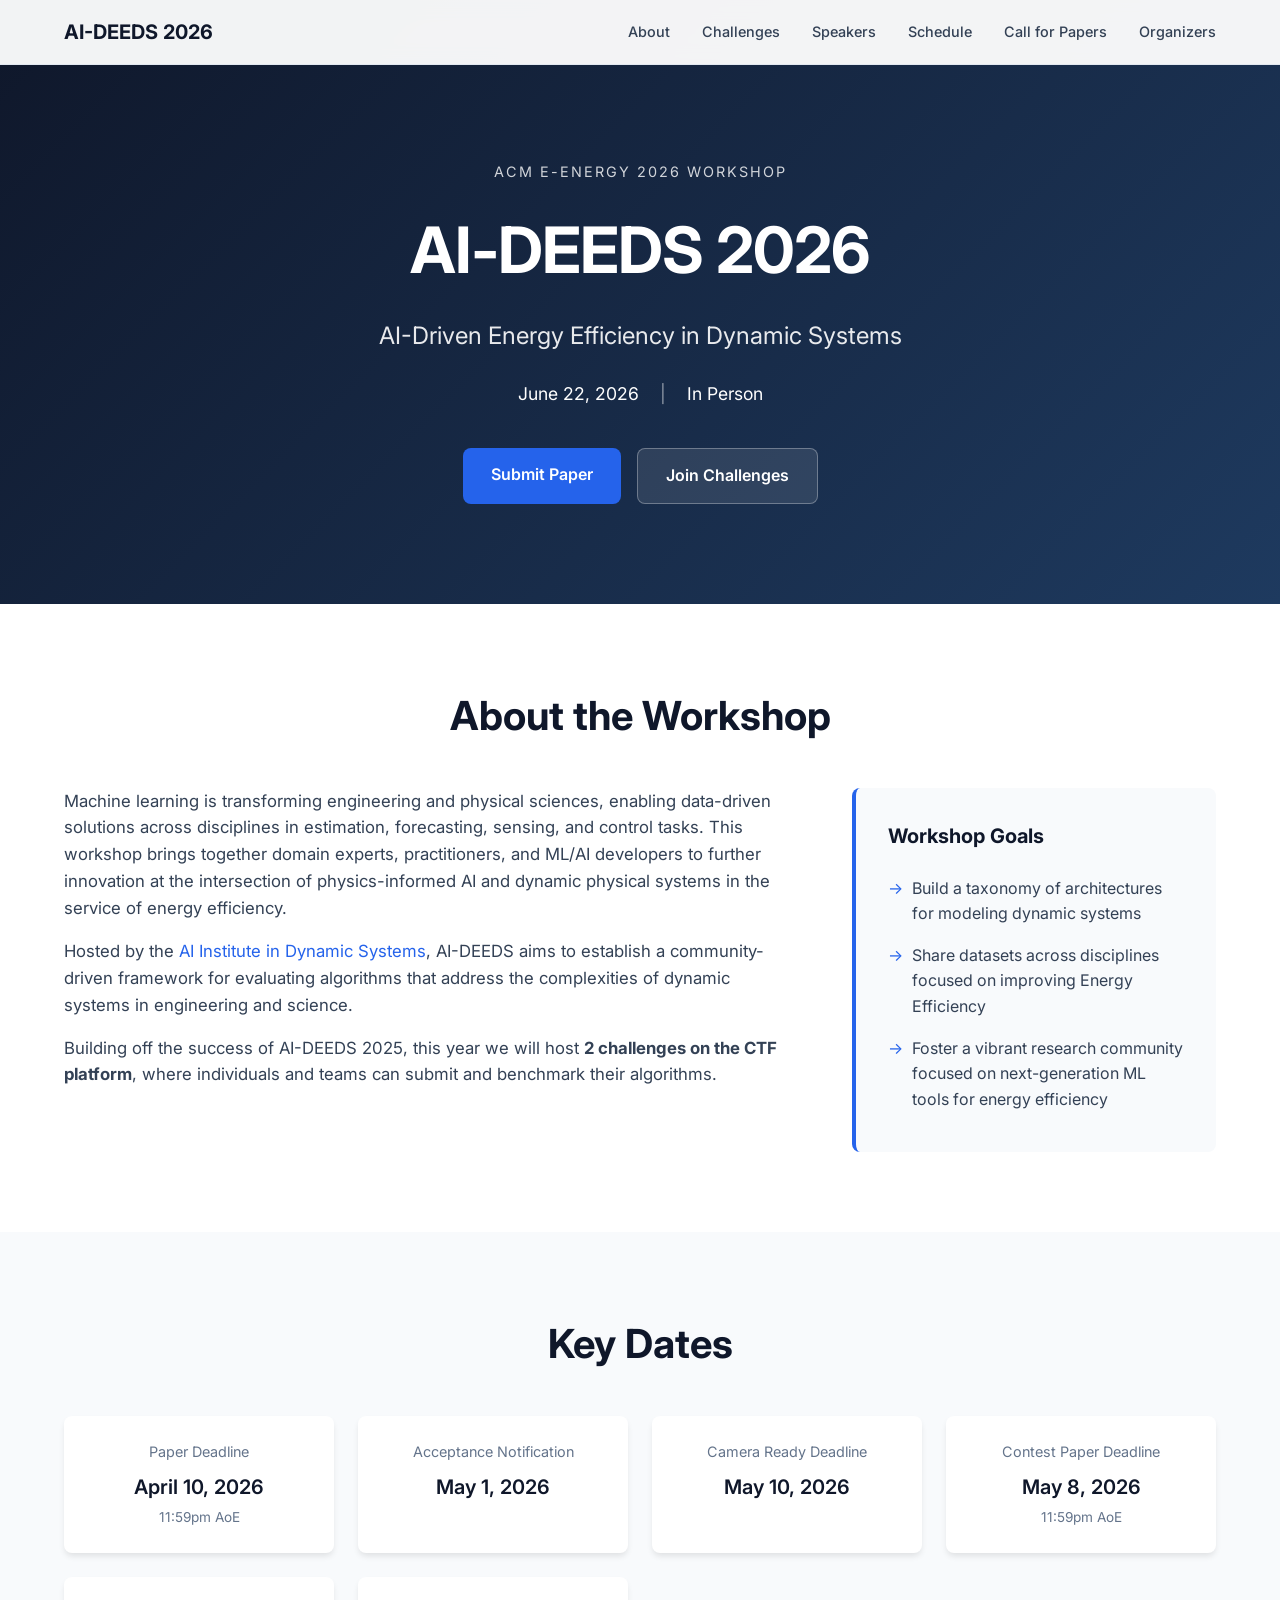
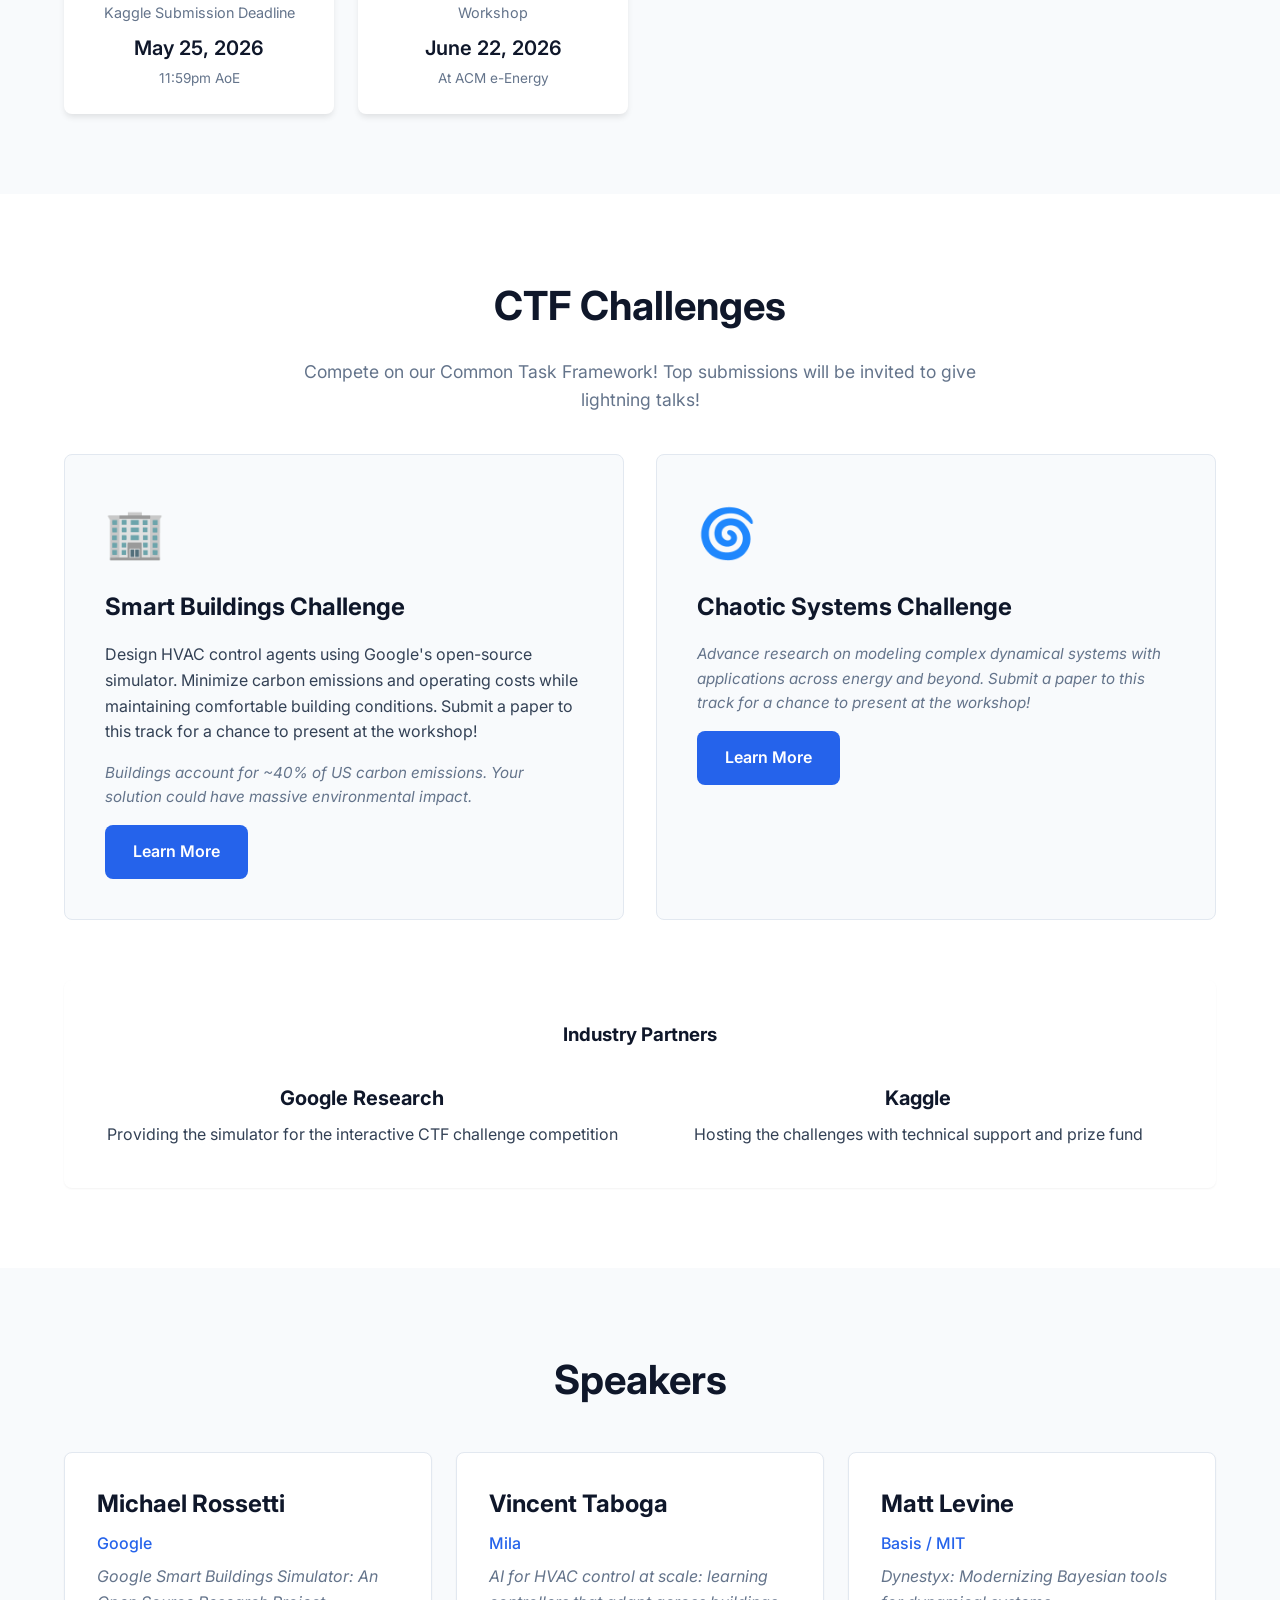
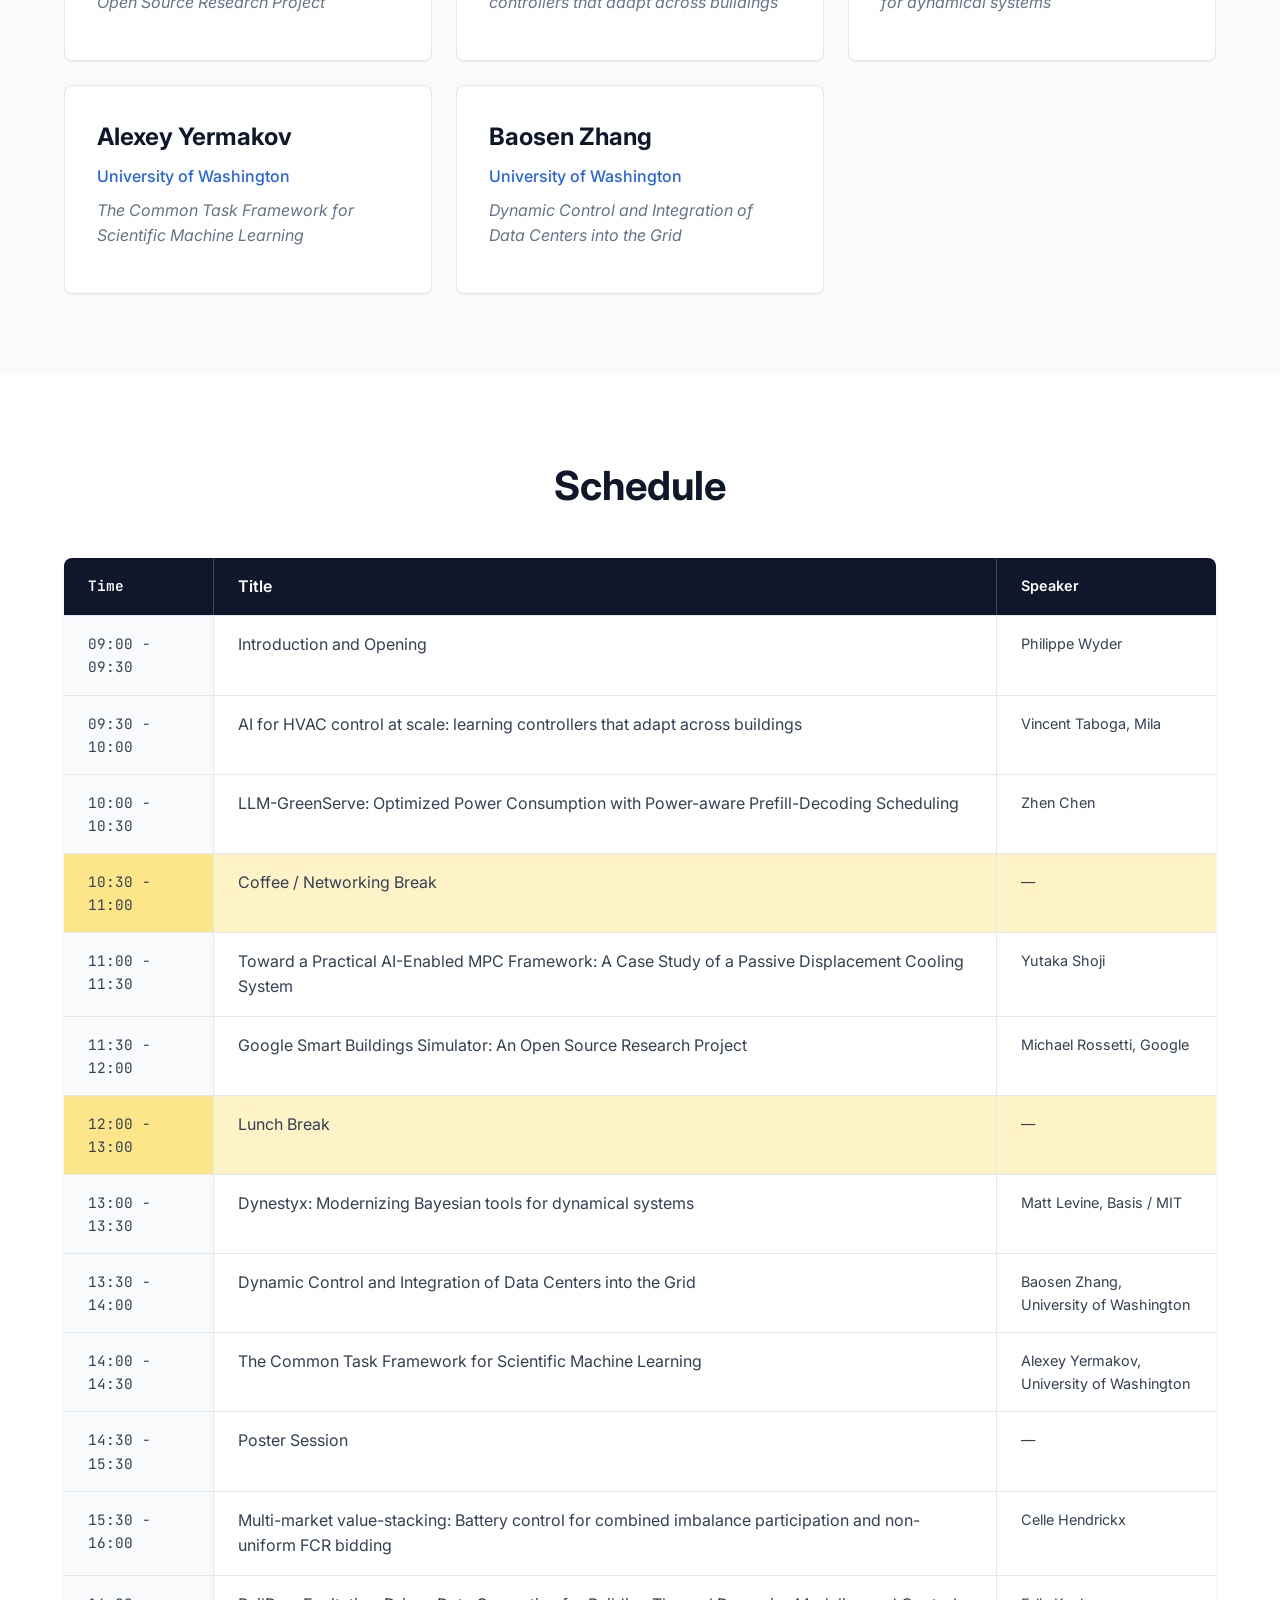
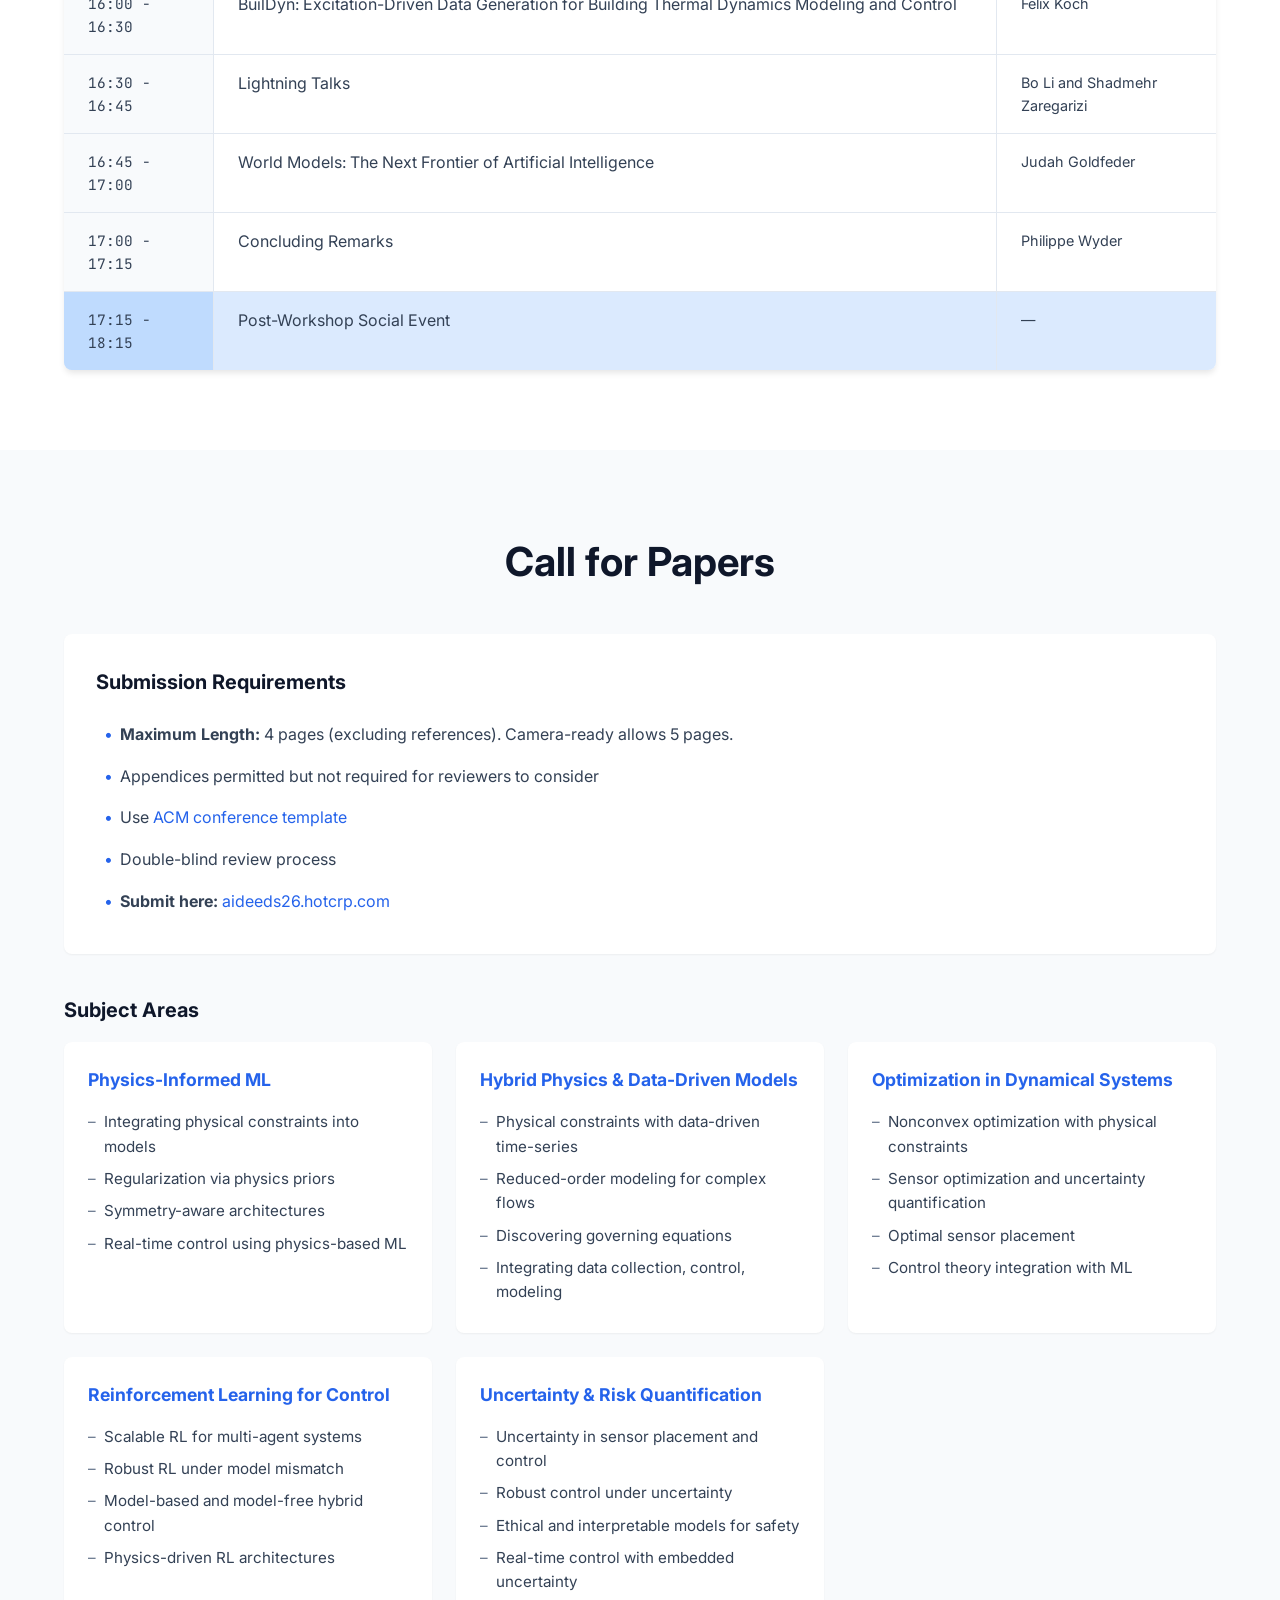
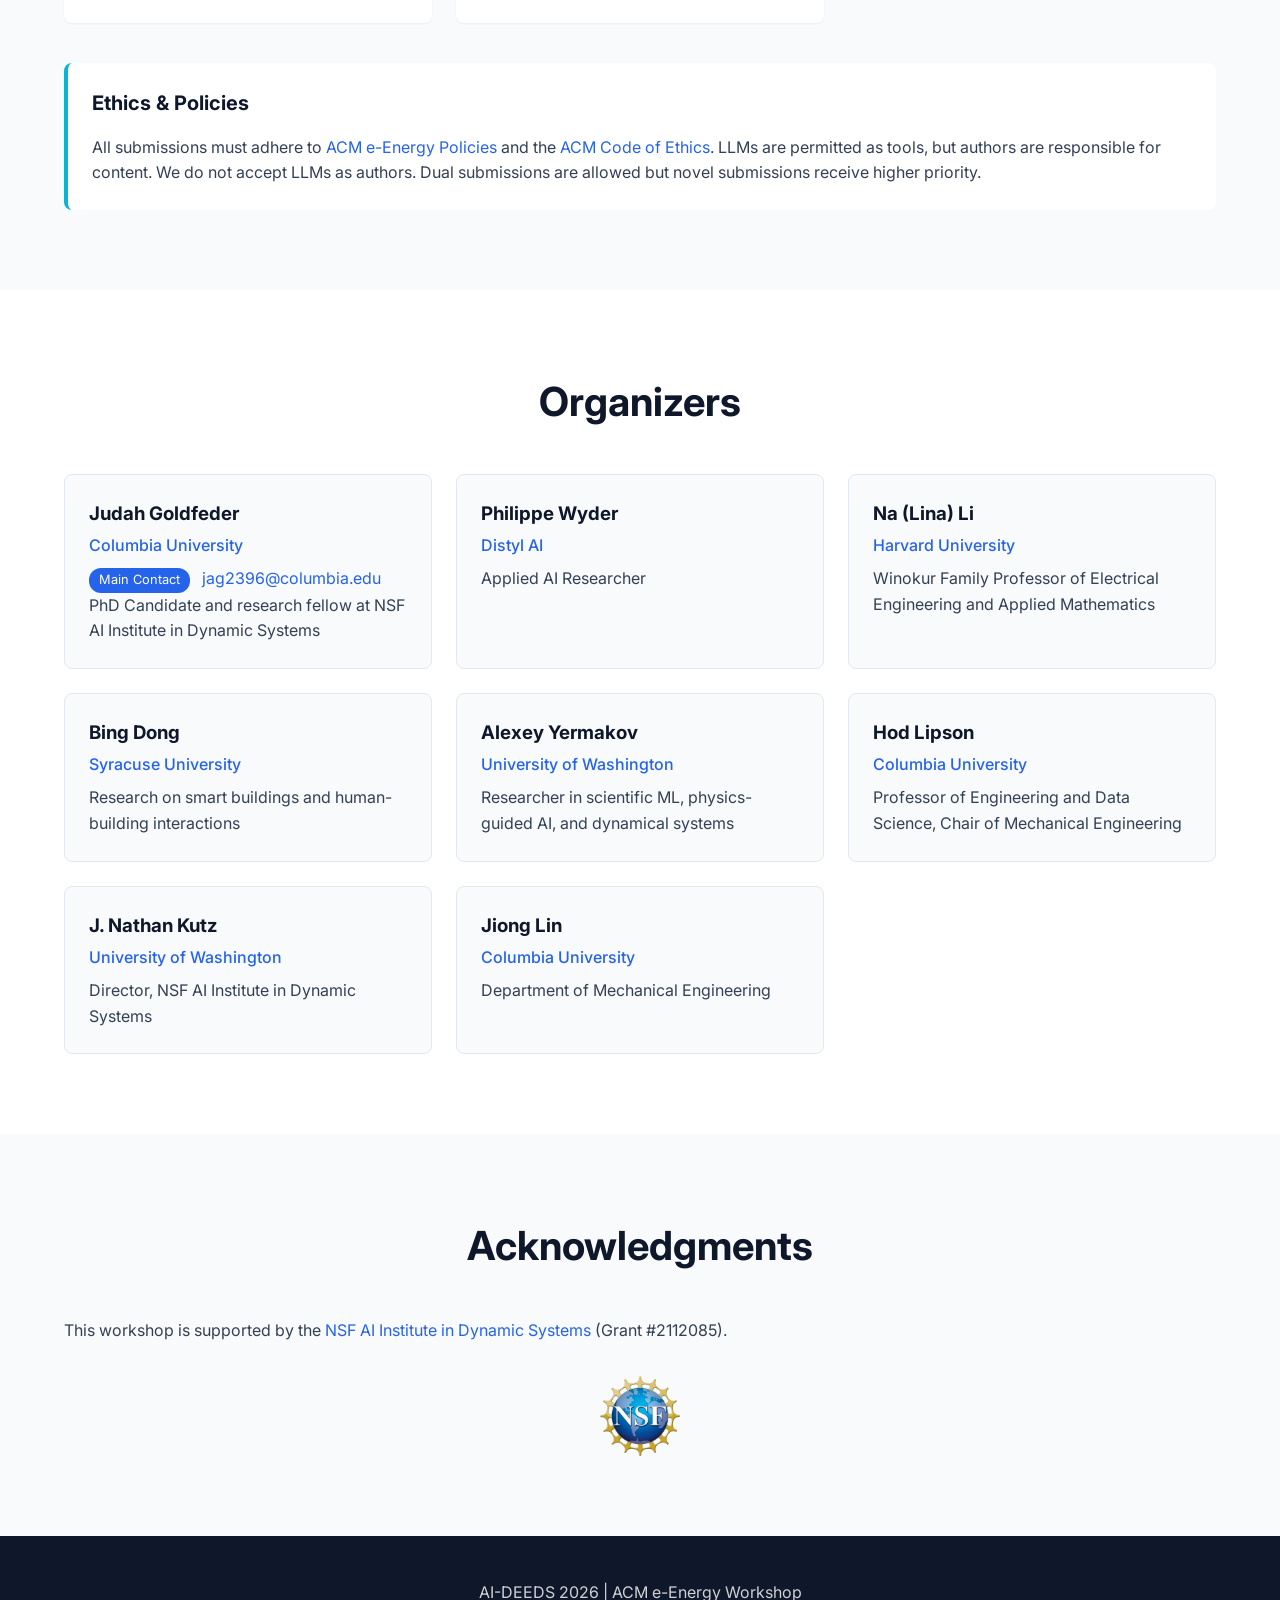
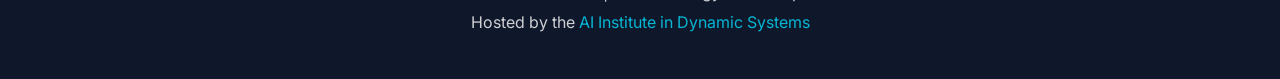
==== commit a6763c03: "Adjust schedule timings and details in index.html" ====
--- a/index.html
+++ b/index.html
@@ -194,15 +194,15 @@
                         <div class="schedule-title">LLM-GreenServe: Optimized Power Consumption with Power-aware Prefill-Decoding Scheduling</div>
                         <div class="schedule-speaker">Zhen Chen</div>
                     </div>
-                    <div class="schedule-row">
+                    <div class="schedule-row schedule-break">
                         <div class="schedule-time">10:30 - 11:00</div>
+                        <div class="schedule-title">Coffee / Networking Break</div>
+                        <div class="schedule-speaker">—</div>
+                    </div>
+                    <div class="schedule-row">
+                        <div class="schedule-time">11:00 - 11:30</div>
                         <div class="schedule-title">Toward a Practical AI-Enabled MPC Framework: A Case Study of a Passive Displacement Cooling System</div>
                         <div class="schedule-speaker">Yutaka Shoji</div>
-                    </div>
-                    <div class="schedule-row schedule-break">
-                        <div class="schedule-time">11:00 - 11:30</div>
-                        <div class="schedule-title">Coffee / Networking Break</div>
-                        <div class="schedule-speaker">—</div>
                     </div>
                     <div class="schedule-row">
                         <div class="schedule-time">11:30 - 12:00</div>
@@ -230,29 +230,29 @@
                         <div class="schedule-speaker">Alexey Yermakov, University of Washington</div>
                     </div>
                     <div class="schedule-row">
-                        <div class="schedule-time">14:30 - 15:00</div>
+                        <div class="schedule-time">14:30 - 15:30</div>
+                        <div class="schedule-title">Poster Session</div>
+                        <div class="schedule-speaker">—</div>
+                    </div>
+                    <div class="schedule-row">
+                        <div class="schedule-time">15:30 - 16:00</div>
                         <div class="schedule-title">Multi-market value-stacking: Battery control for combined imbalance participation and non-uniform FCR bidding</div>
                         <div class="schedule-speaker">Celle Hendrickx</div>
                     </div>
                     <div class="schedule-row">
-                        <div class="schedule-time">15:00 - 15:30</div>
+                        <div class="schedule-time">16:00 - 16:30</div>
                         <div class="schedule-title">BuilDyn: Excitation-Driven Data Generation for Building Thermal Dynamics Modeling and Control</div>
                         <div class="schedule-speaker">Felix Koch</div>
                     </div>
                     <div class="schedule-row">
-                        <div class="schedule-time">15:30 - 15:45</div>
+                        <div class="schedule-time">16:30 - 16:45</div>
                         <div class="schedule-title">Lightning Talks</div>
                         <div class="schedule-speaker">Bo Li and Shadmehr Zaregarizi</div>
                     </div>
                     <div class="schedule-row">
-                        <div class="schedule-time">15:45 - 16:00</div>
+                        <div class="schedule-time">16:45 - 17:00</div>
                         <div class="schedule-title">World Models: The Next Frontier of Artificial Intelligence</div>
                         <div class="schedule-speaker">Judah Goldfeder</div>
-                    </div>
-                    <div class="schedule-row">
-                        <div class="schedule-time">16:00 - 17:00</div>
-                        <div class="schedule-title">Poster Session</div>
-                        <div class="schedule-speaker">—</div>
                     </div>
                     <div class="schedule-row">
                         <div class="schedule-time">17:00 - 17:15</div>
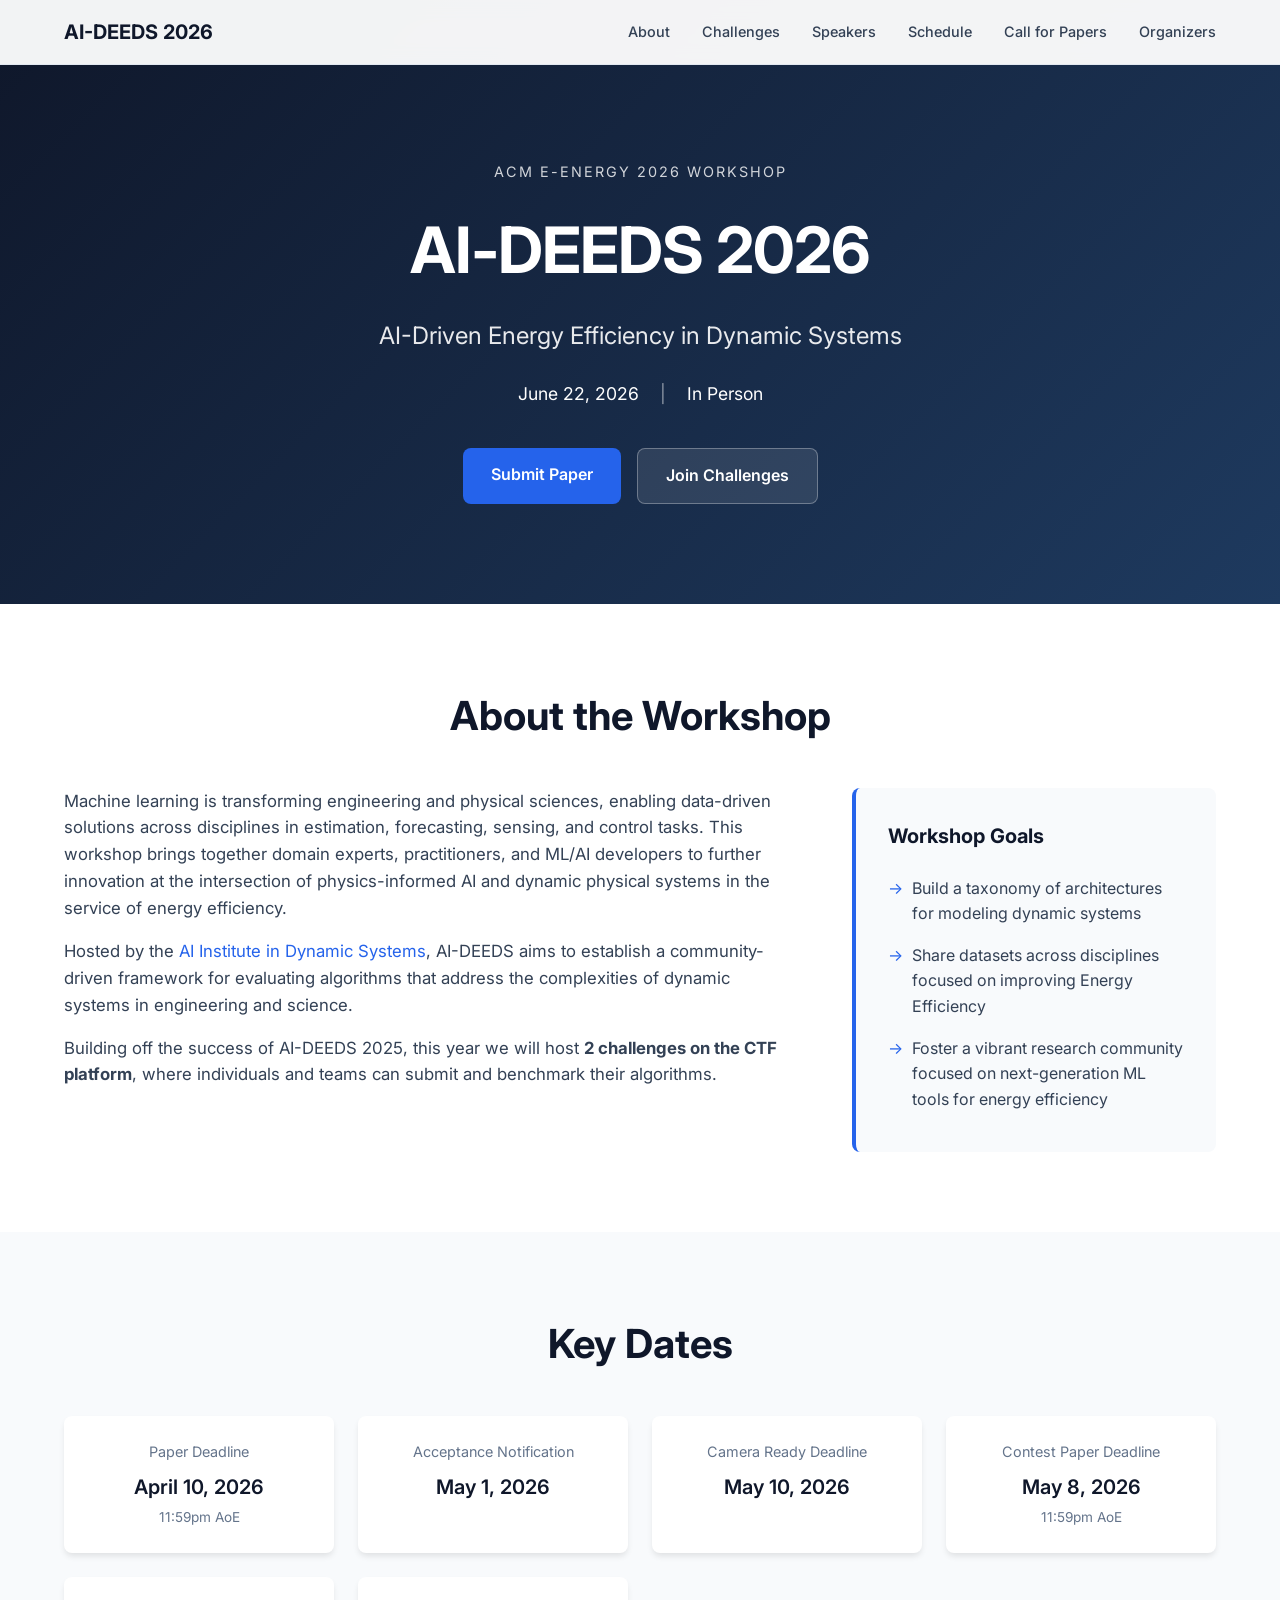
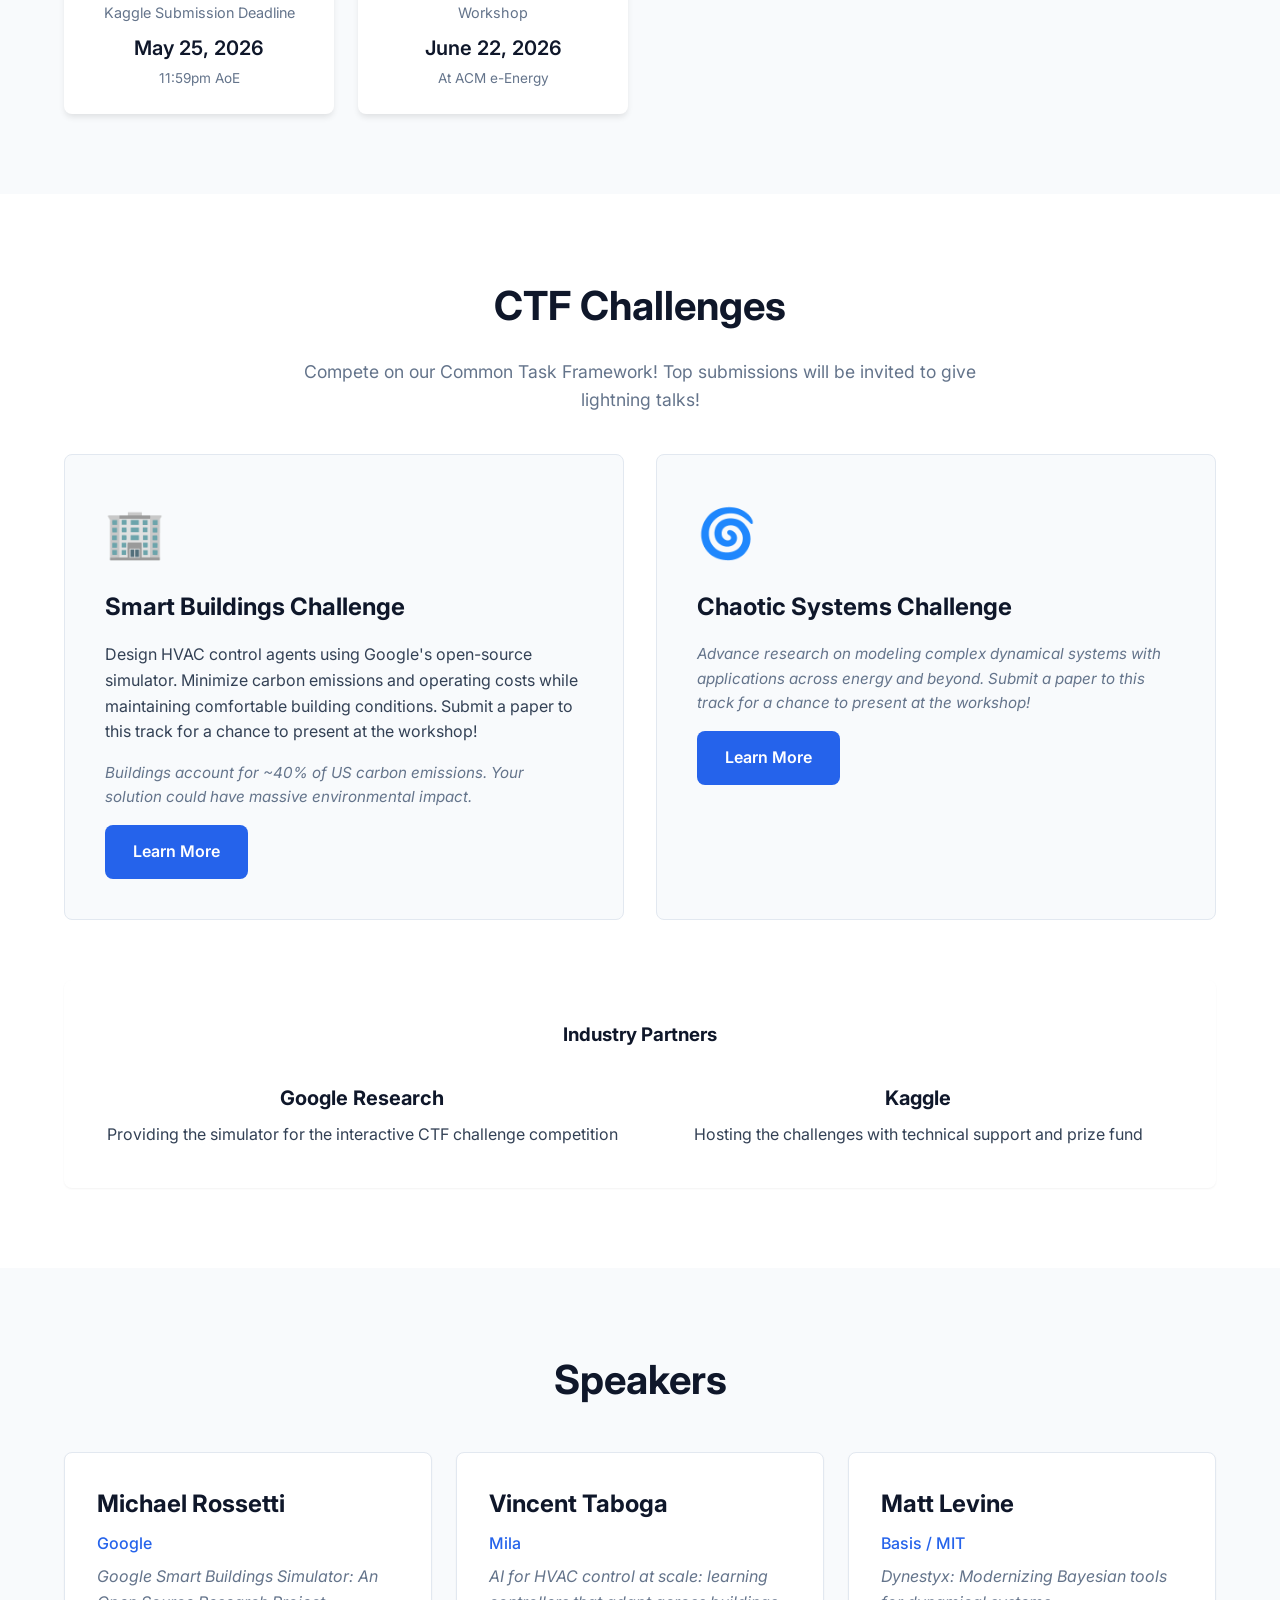
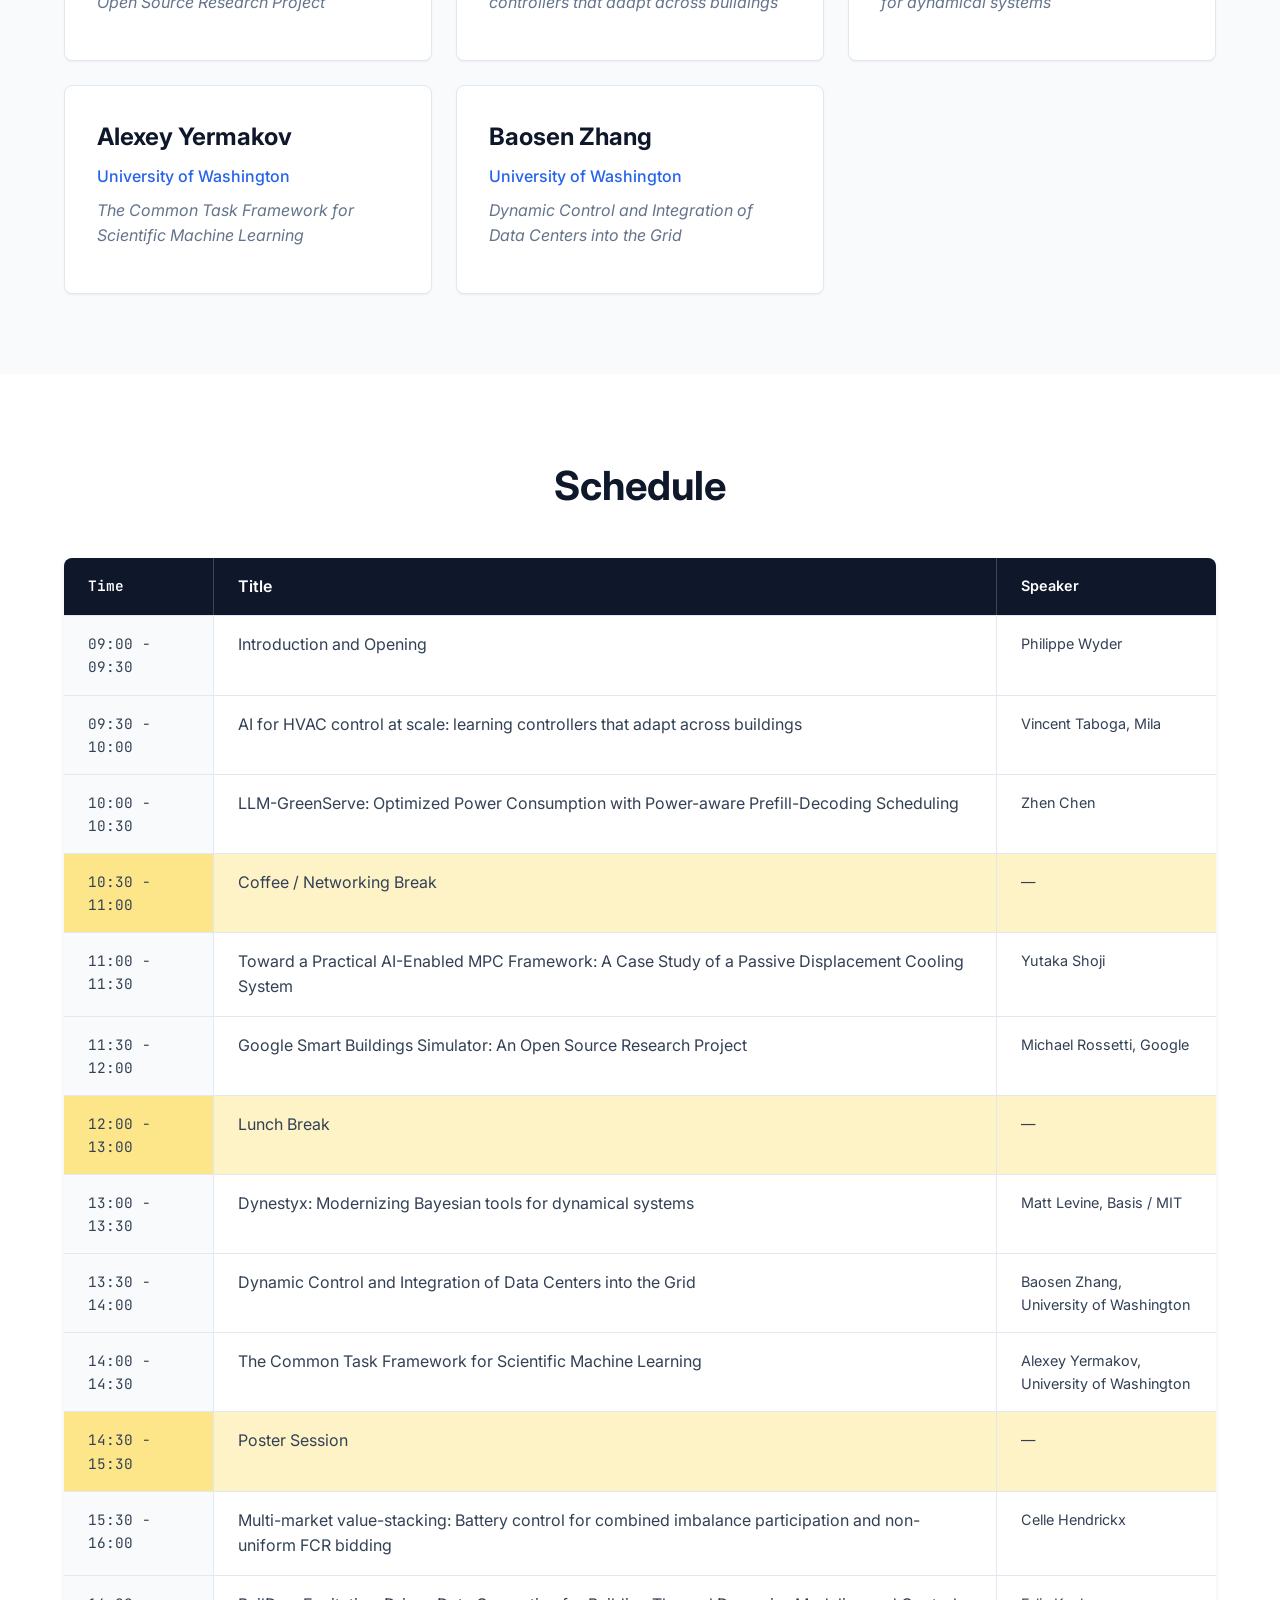
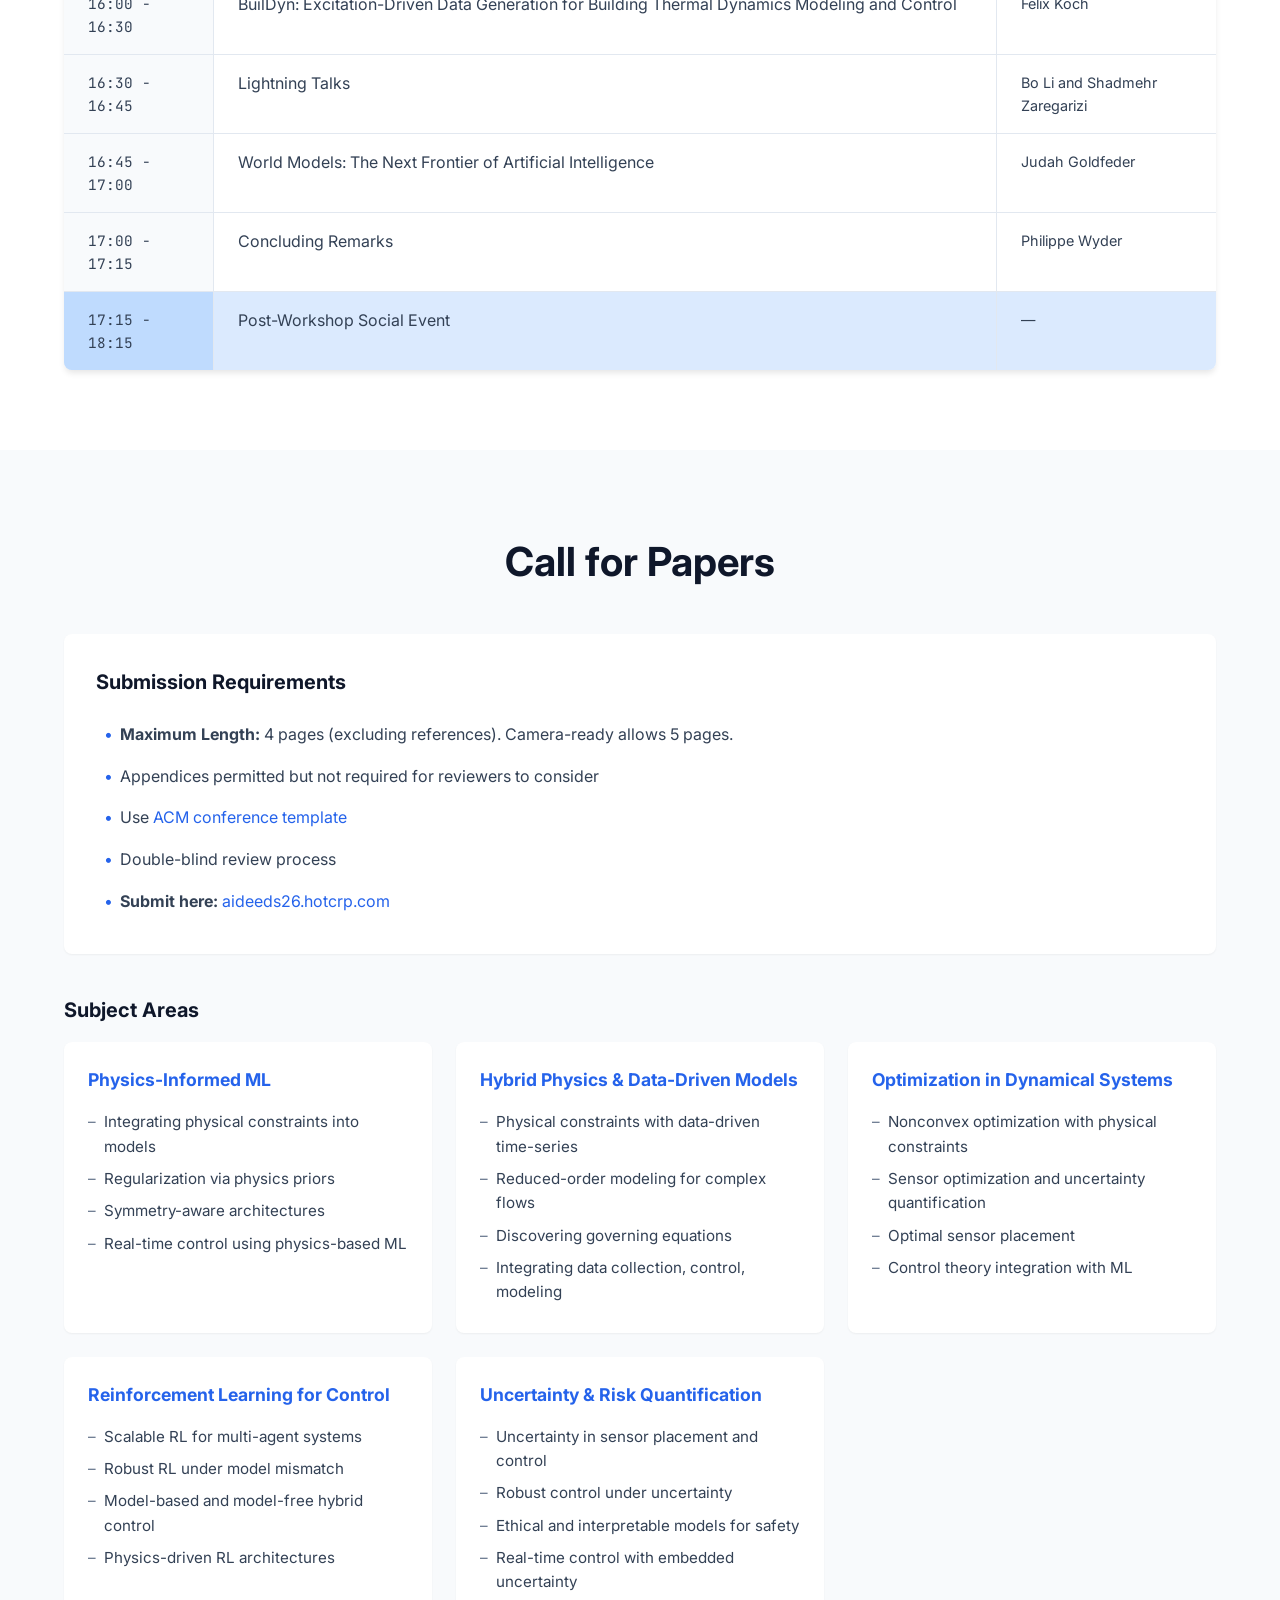
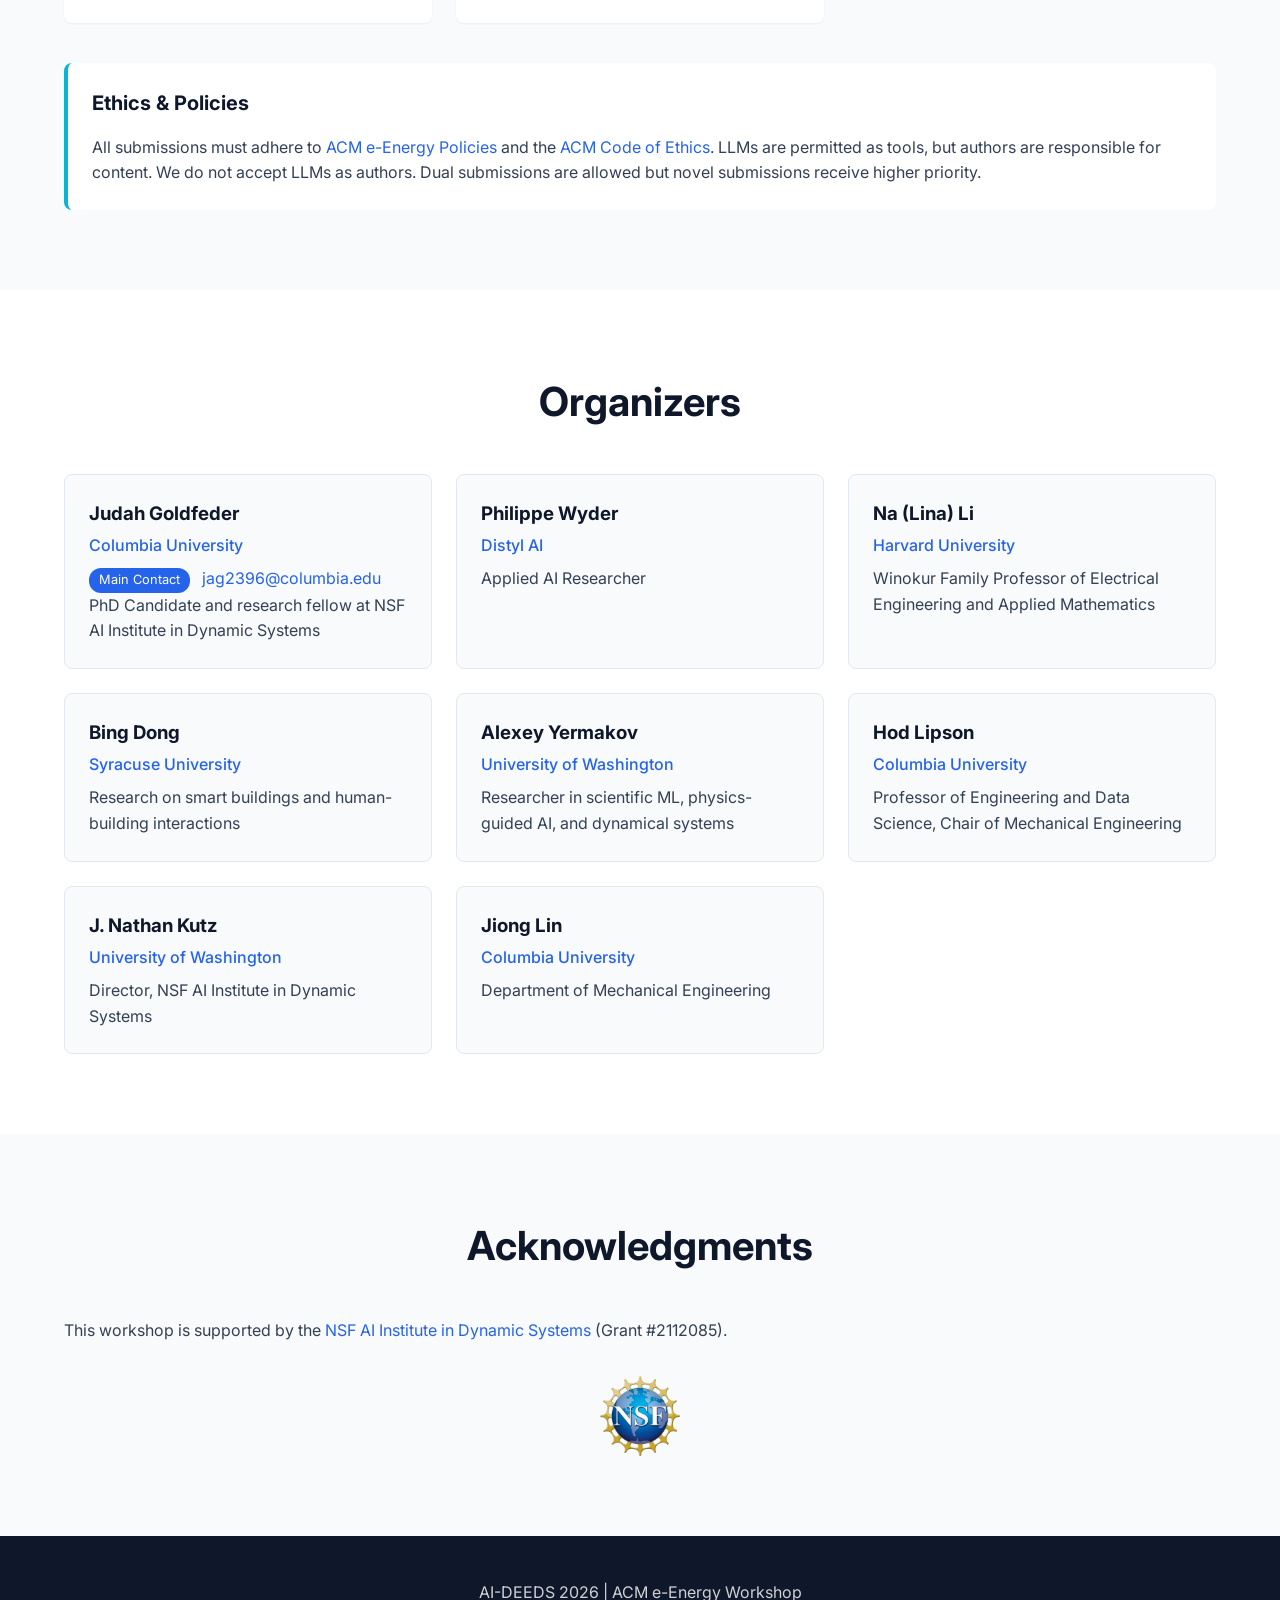
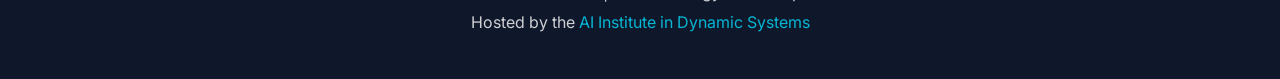
==== commit 22e5d675: "Update schedule-row class for break section" ====
--- a/index.html
+++ b/index.html
@@ -229,7 +229,7 @@
                         <div class="schedule-title">The Common Task Framework for Scientific Machine Learning</div>
                         <div class="schedule-speaker">Alexey Yermakov, University of Washington</div>
                     </div>
-                    <div class="schedule-row">
+                    <div class="schedule-row schedule-break">
                         <div class="schedule-time">14:30 - 15:30</div>
                         <div class="schedule-title">Poster Session</div>
                         <div class="schedule-speaker">—</div>
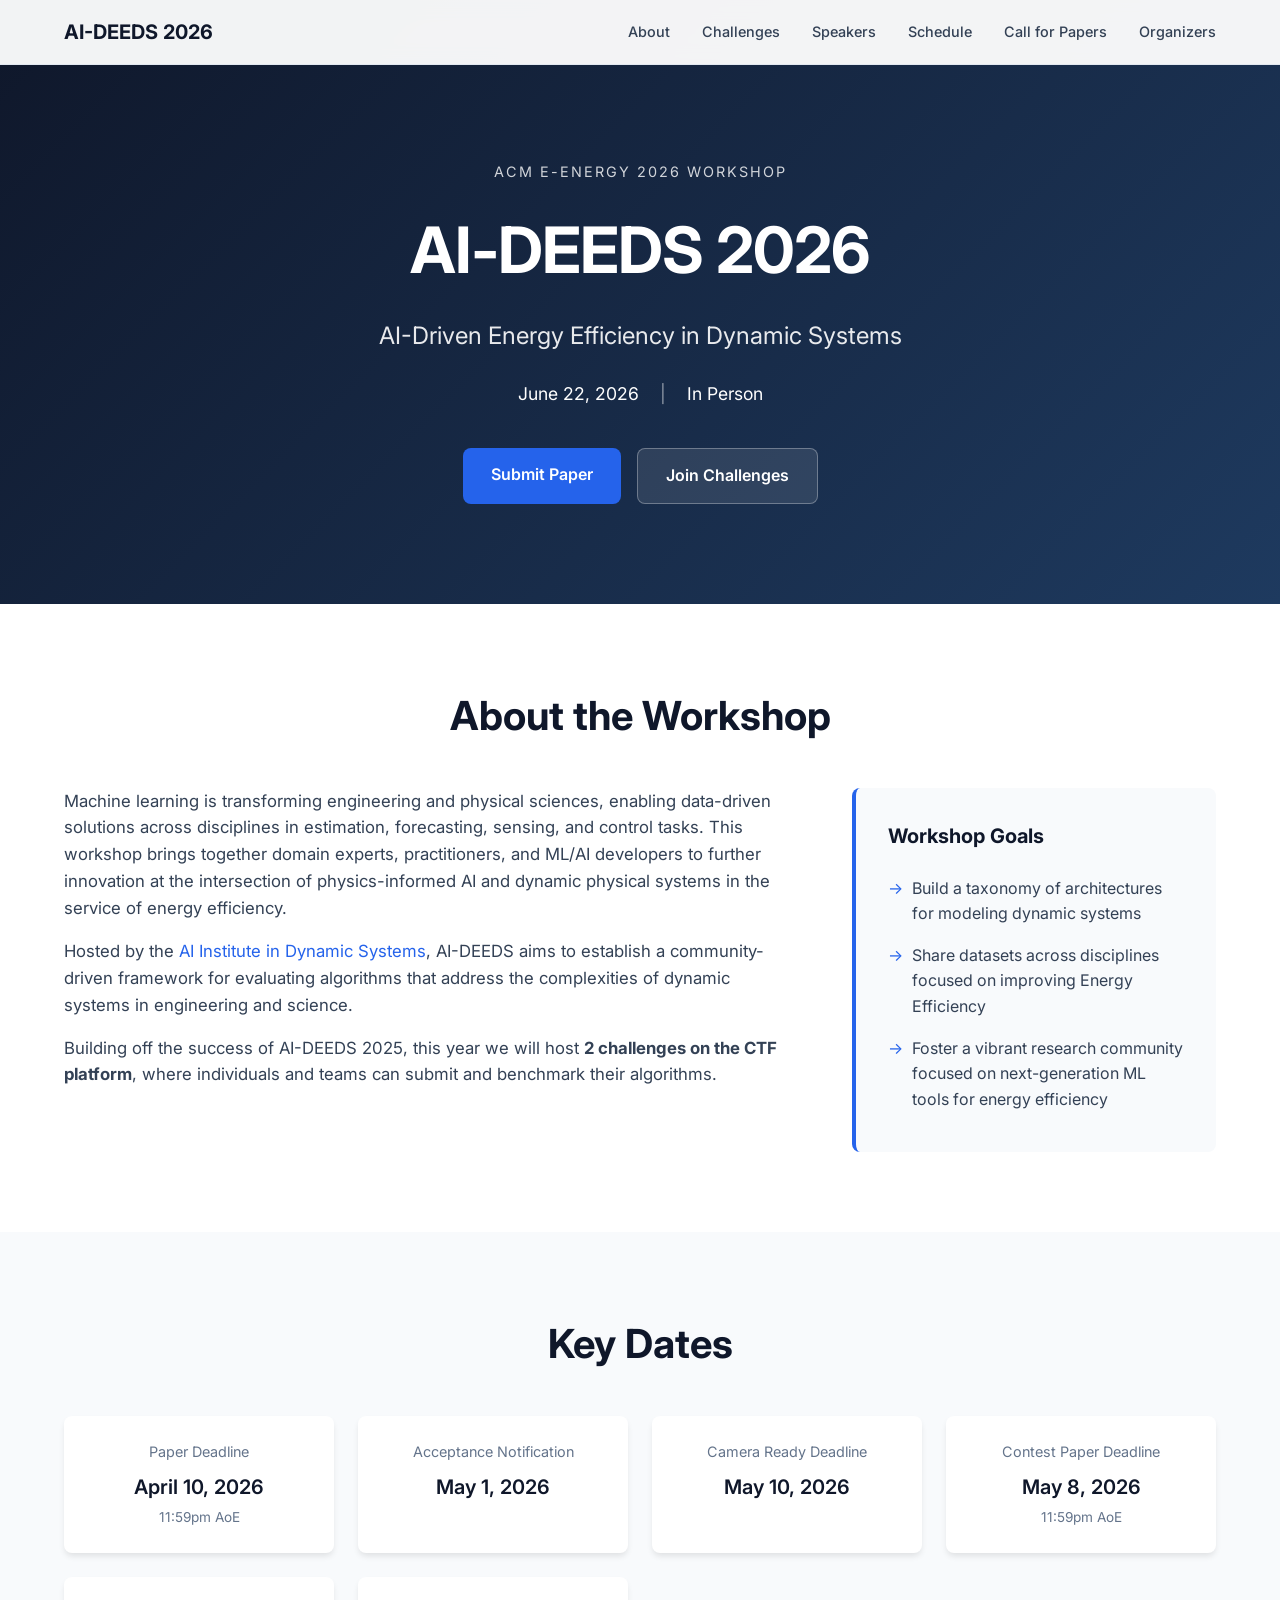
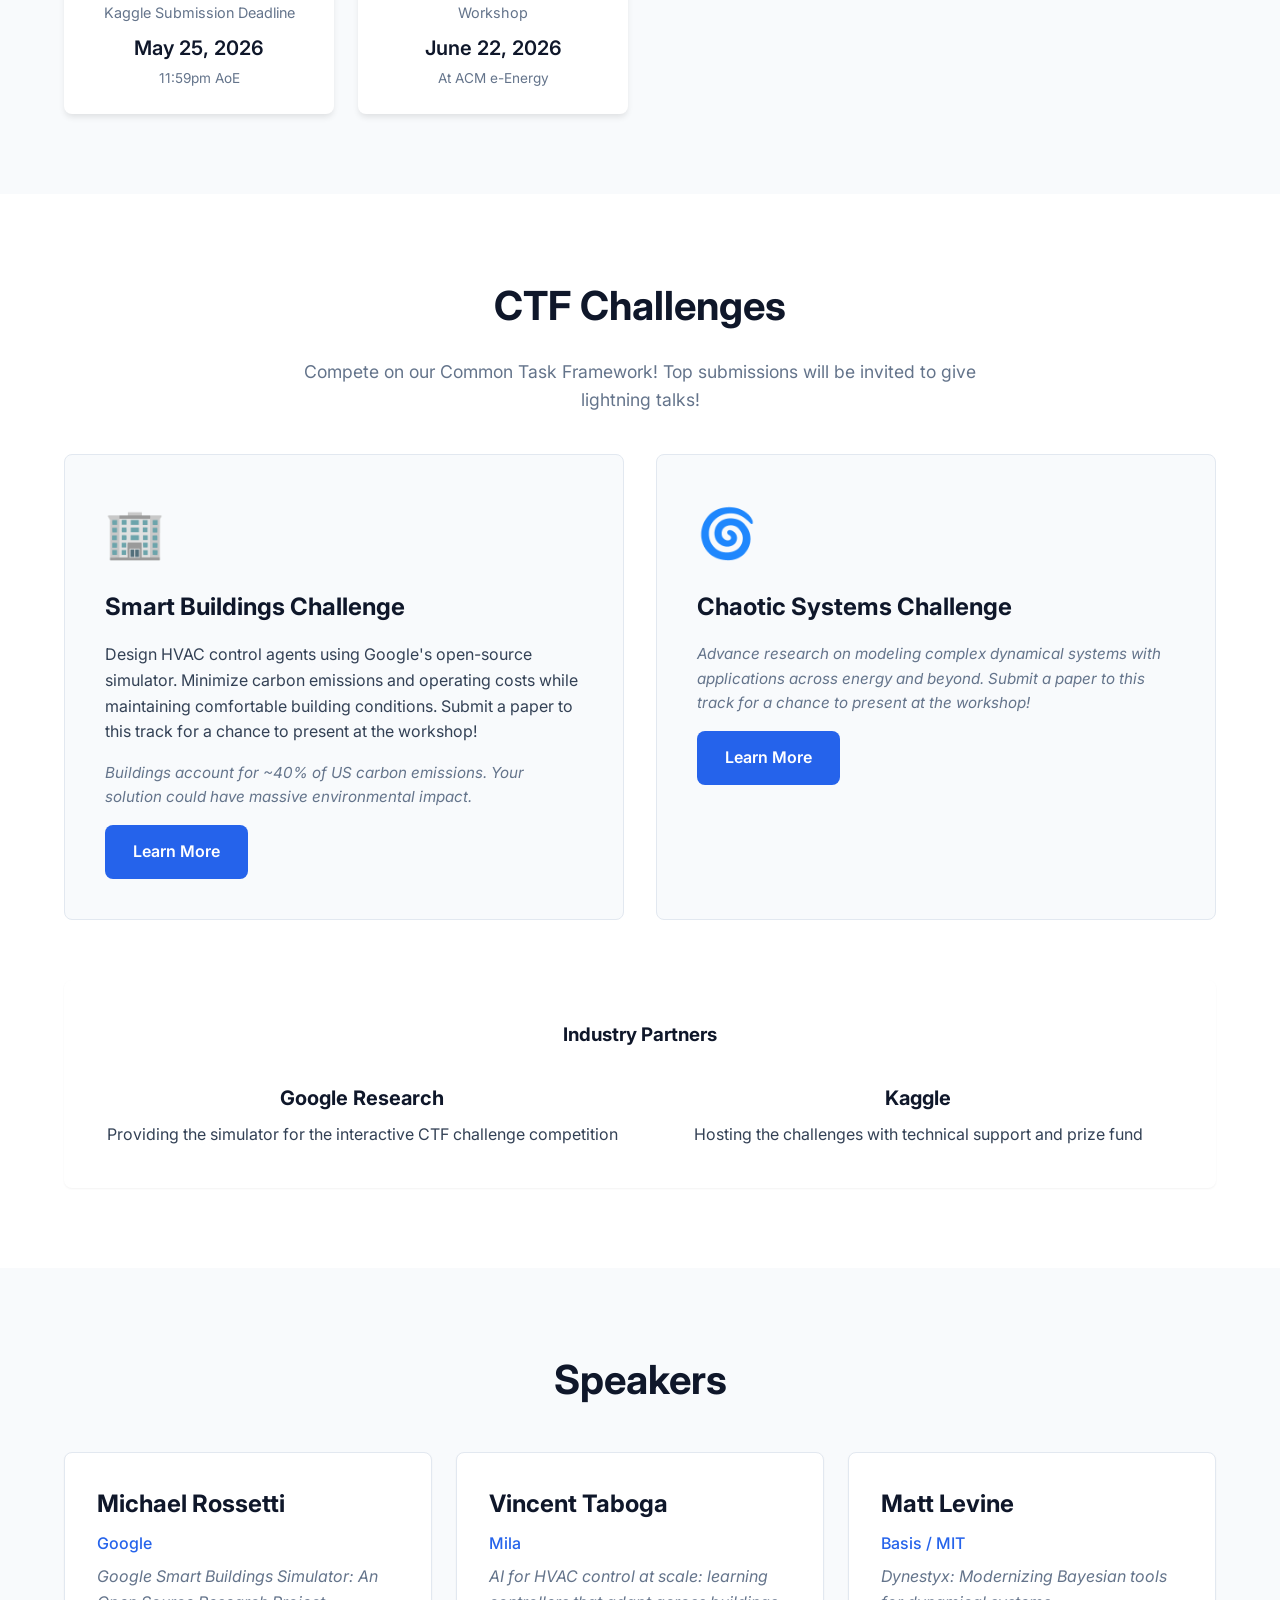
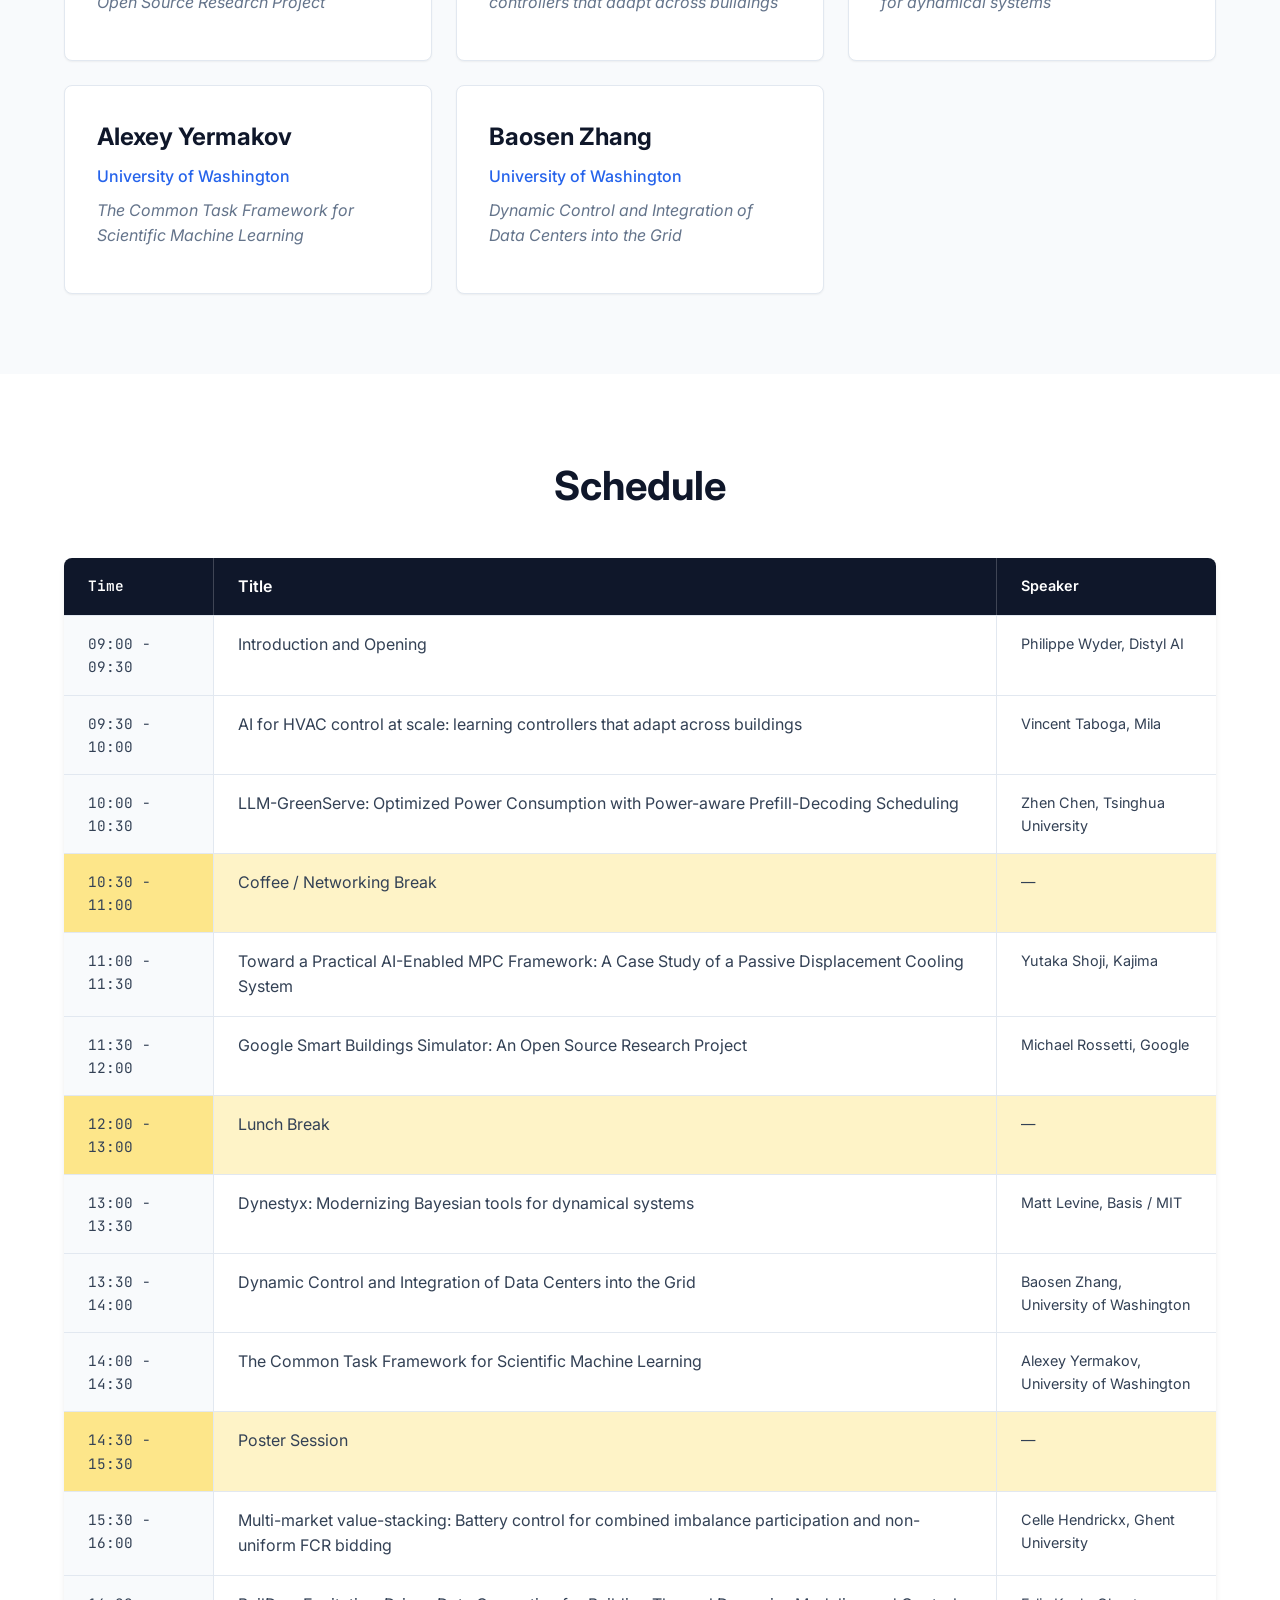
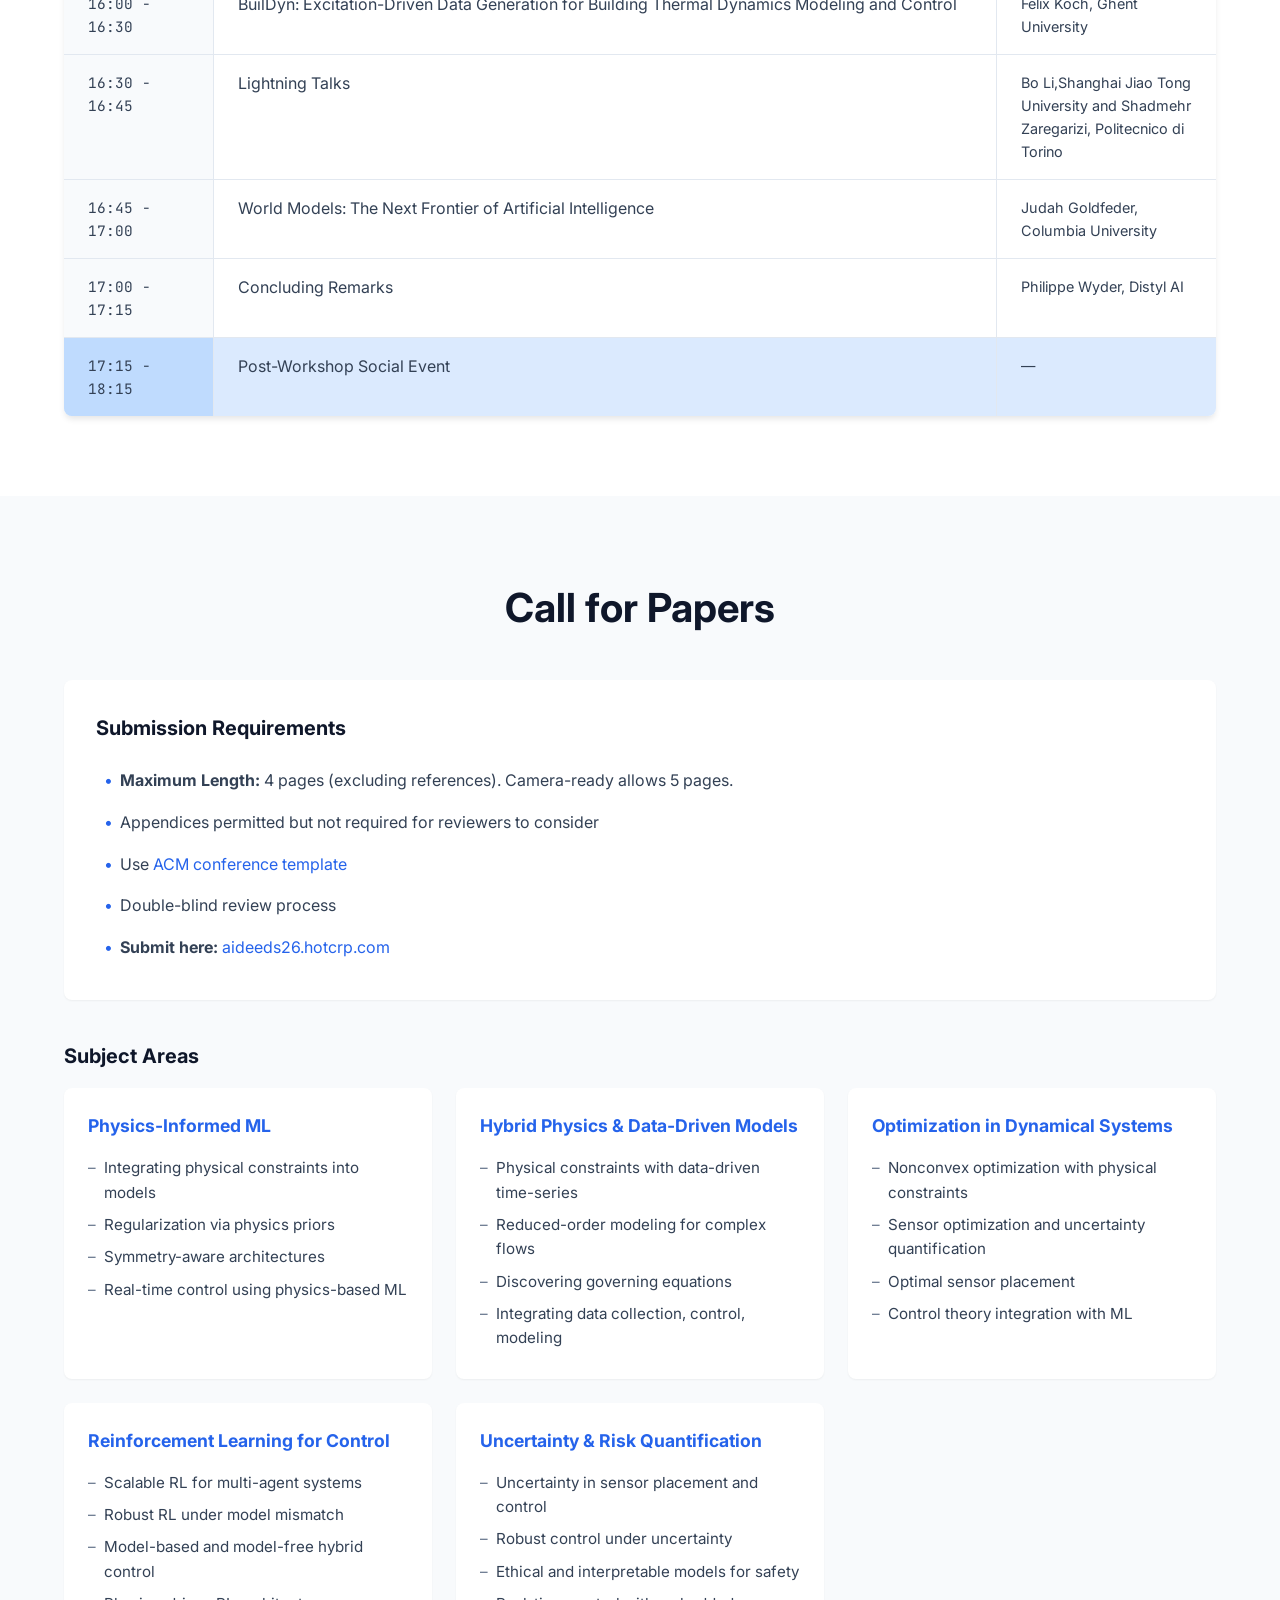
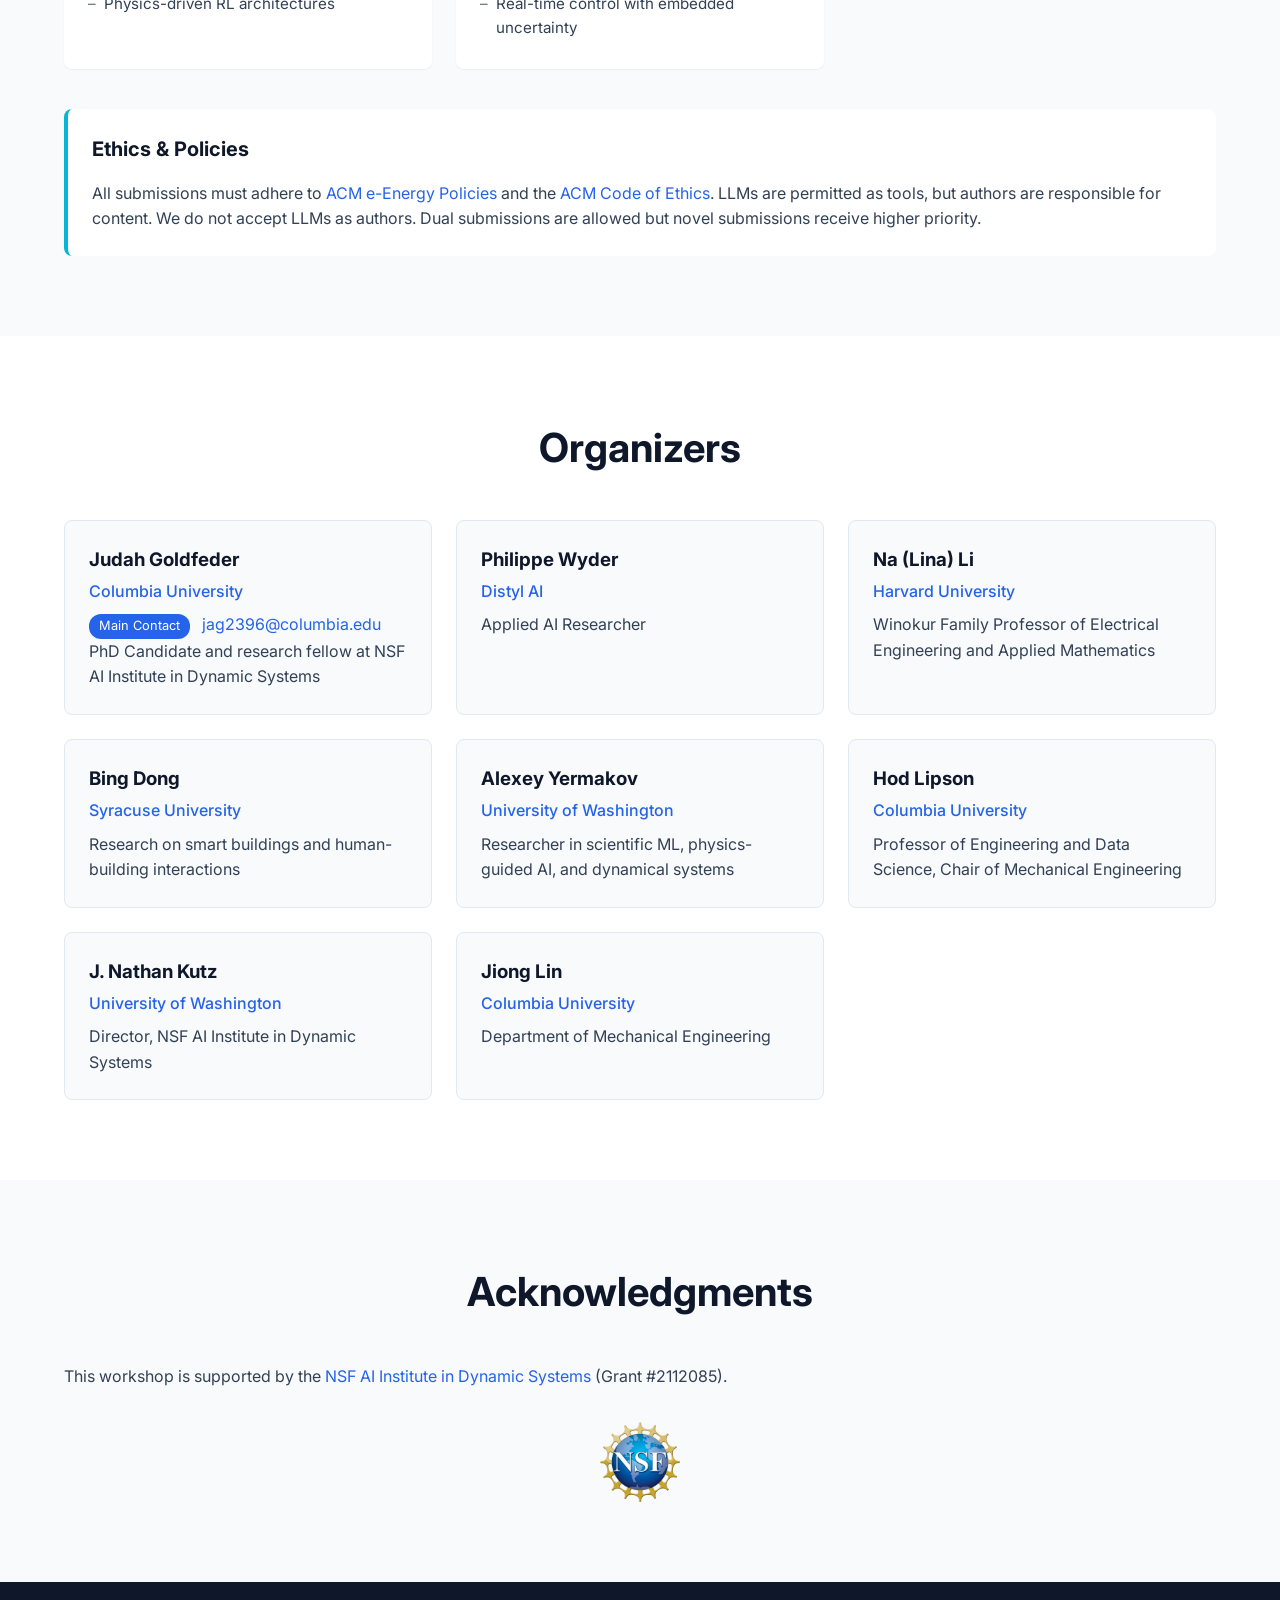
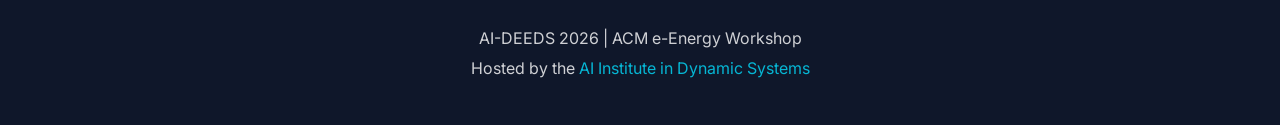
==== commit 97026ae9: "Update index.html" ====
--- a/index.html
+++ b/index.html
@@ -182,7 +182,7 @@
                     <div class="schedule-row">
                         <div class="schedule-time">09:00 - 09:30</div>
                         <div class="schedule-title">Introduction and Opening</div>
-                        <div class="schedule-speaker">Philippe Wyder</div>
+                        <div class="schedule-speaker">Philippe Wyder, Distyl AI</div>
                     </div>
                     <div class="schedule-row">
                         <div class="schedule-time">09:30 - 10:00</div>
@@ -192,7 +192,7 @@
                     <div class="schedule-row">
                         <div class="schedule-time">10:00 - 10:30</div>
                         <div class="schedule-title">LLM-GreenServe: Optimized Power Consumption with Power-aware Prefill-Decoding Scheduling</div>
-                        <div class="schedule-speaker">Zhen Chen</div>
+                        <div class="schedule-speaker">Zhen Chen, Tsinghua University</div>
                     </div>
                     <div class="schedule-row schedule-break">
                         <div class="schedule-time">10:30 - 11:00</div>
@@ -202,7 +202,7 @@
                     <div class="schedule-row">
                         <div class="schedule-time">11:00 - 11:30</div>
                         <div class="schedule-title">Toward a Practical AI-Enabled MPC Framework: A Case Study of a Passive Displacement Cooling System</div>
-                        <div class="schedule-speaker">Yutaka Shoji</div>
+                        <div class="schedule-speaker">Yutaka Shoji, Kajima</div>
                     </div>
                     <div class="schedule-row">
                         <div class="schedule-time">11:30 - 12:00</div>
@@ -237,27 +237,27 @@
                     <div class="schedule-row">
                         <div class="schedule-time">15:30 - 16:00</div>
                         <div class="schedule-title">Multi-market value-stacking: Battery control for combined imbalance participation and non-uniform FCR bidding</div>
-                        <div class="schedule-speaker">Celle Hendrickx</div>
+                        <div class="schedule-speaker">Celle Hendrickx, Ghent University</div>
                     </div>
                     <div class="schedule-row">
                         <div class="schedule-time">16:00 - 16:30</div>
                         <div class="schedule-title">BuilDyn: Excitation-Driven Data Generation for Building Thermal Dynamics Modeling and Control</div>
-                        <div class="schedule-speaker">Felix Koch</div>
+                        <div class="schedule-speaker">Felix Koch, Ghent University</div>
                     </div>
                     <div class="schedule-row">
                         <div class="schedule-time">16:30 - 16:45</div>
                         <div class="schedule-title">Lightning Talks</div>
-                        <div class="schedule-speaker">Bo Li and Shadmehr Zaregarizi</div>
+                        <div class="schedule-speaker">Bo Li,Shanghai Jiao Tong University and Shadmehr Zaregarizi, Politecnico di Torino</div>
                     </div>
                     <div class="schedule-row">
                         <div class="schedule-time">16:45 - 17:00</div>
                         <div class="schedule-title">World Models: The Next Frontier of Artificial Intelligence</div>
-                        <div class="schedule-speaker">Judah Goldfeder</div>
+                        <div class="schedule-speaker">Judah Goldfeder, Columbia University</div>
                     </div>
                     <div class="schedule-row">
                         <div class="schedule-time">17:00 - 17:15</div>
                         <div class="schedule-title">Concluding Remarks</div>
-                        <div class="schedule-speaker">Philippe Wyder</div>
+                        <div class="schedule-speaker">Philippe Wyder, Distyl AI</div>
                     </div>
                     <div class="schedule-row schedule-social">
                         <div class="schedule-time">17:15 - 18:15</div>
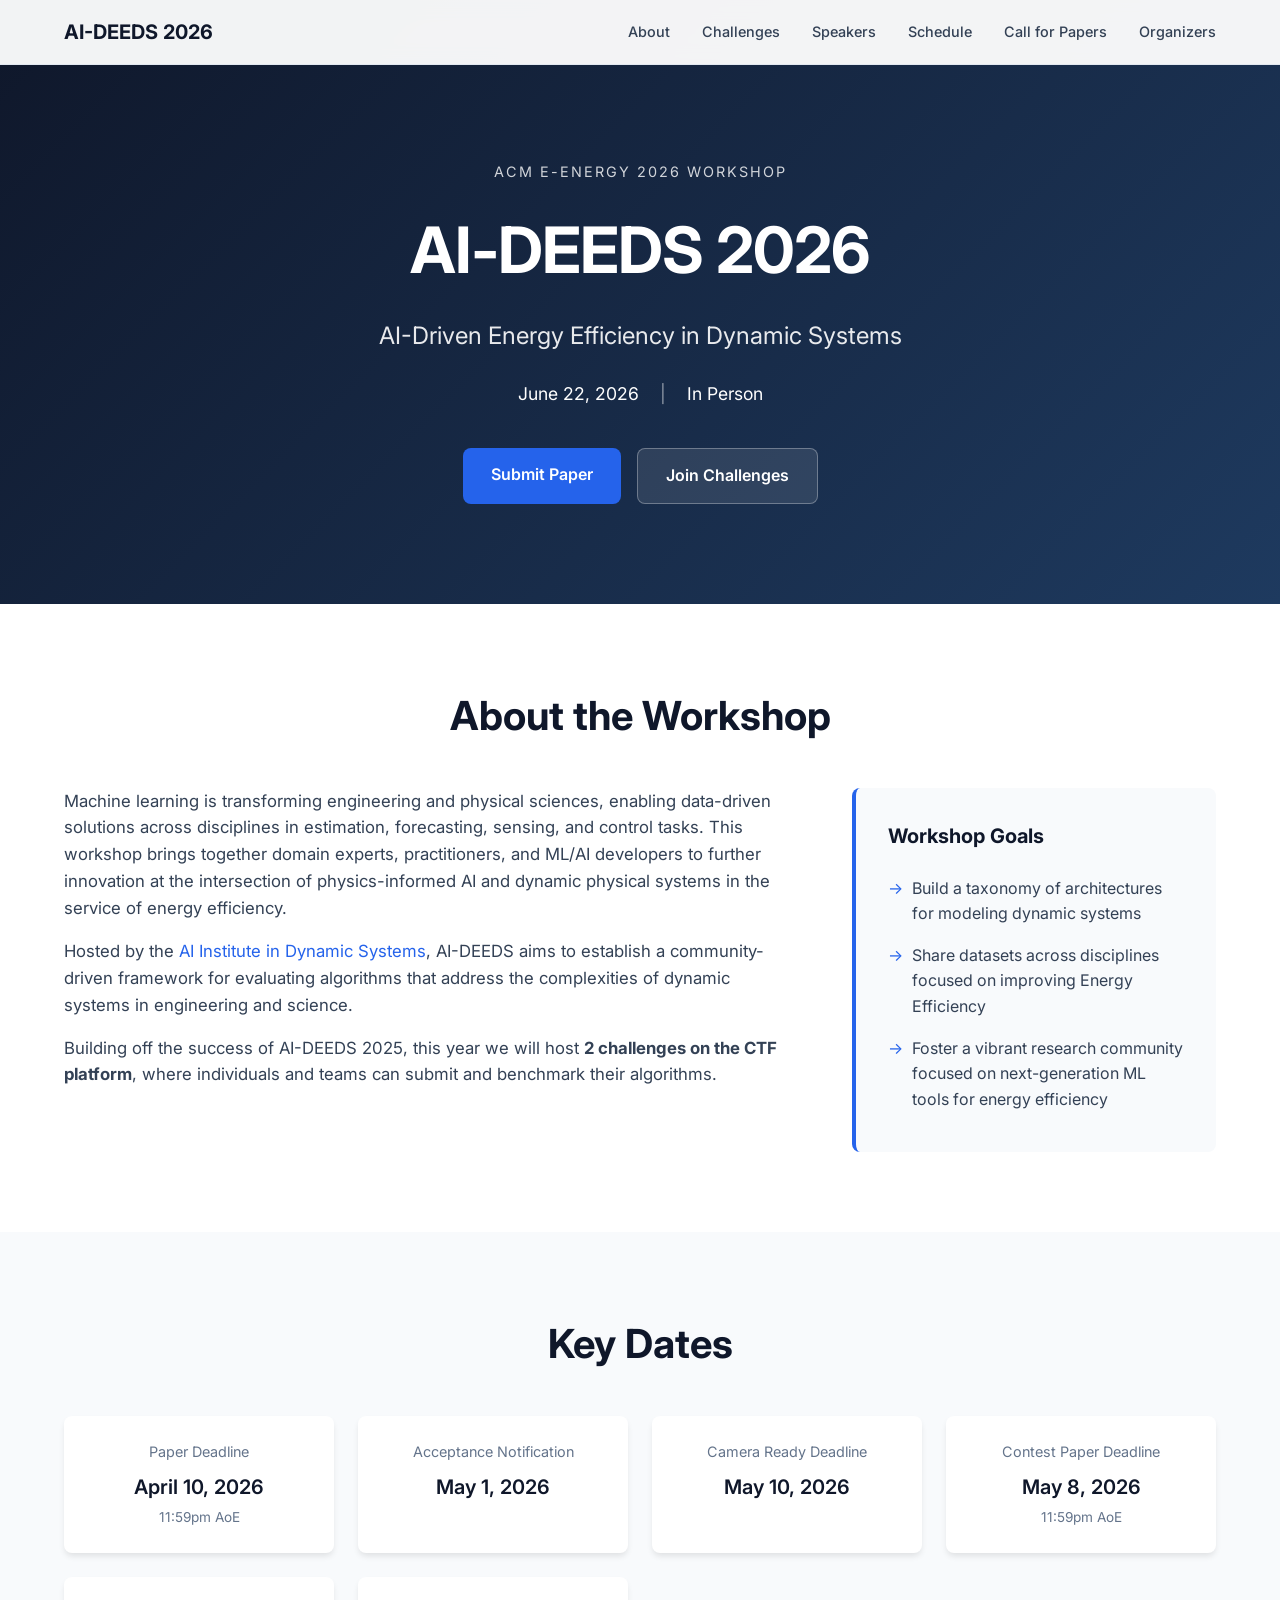
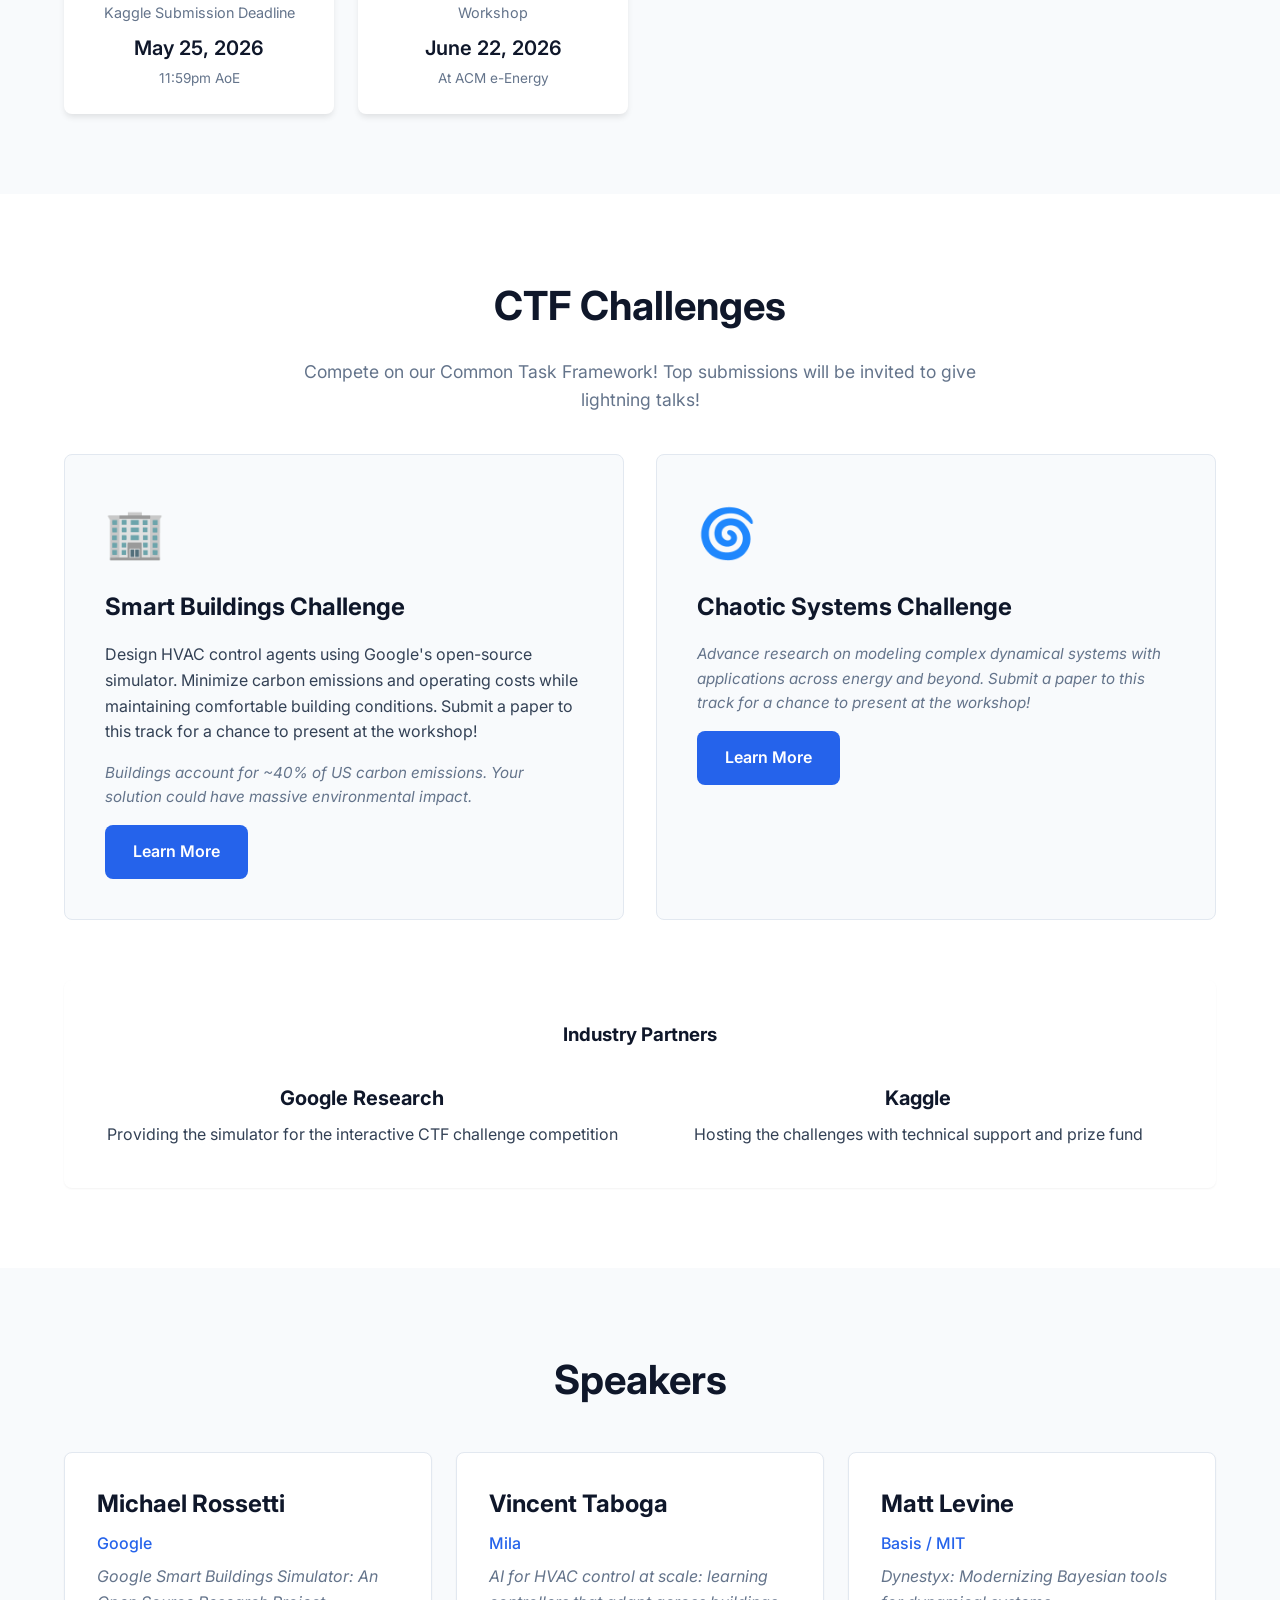
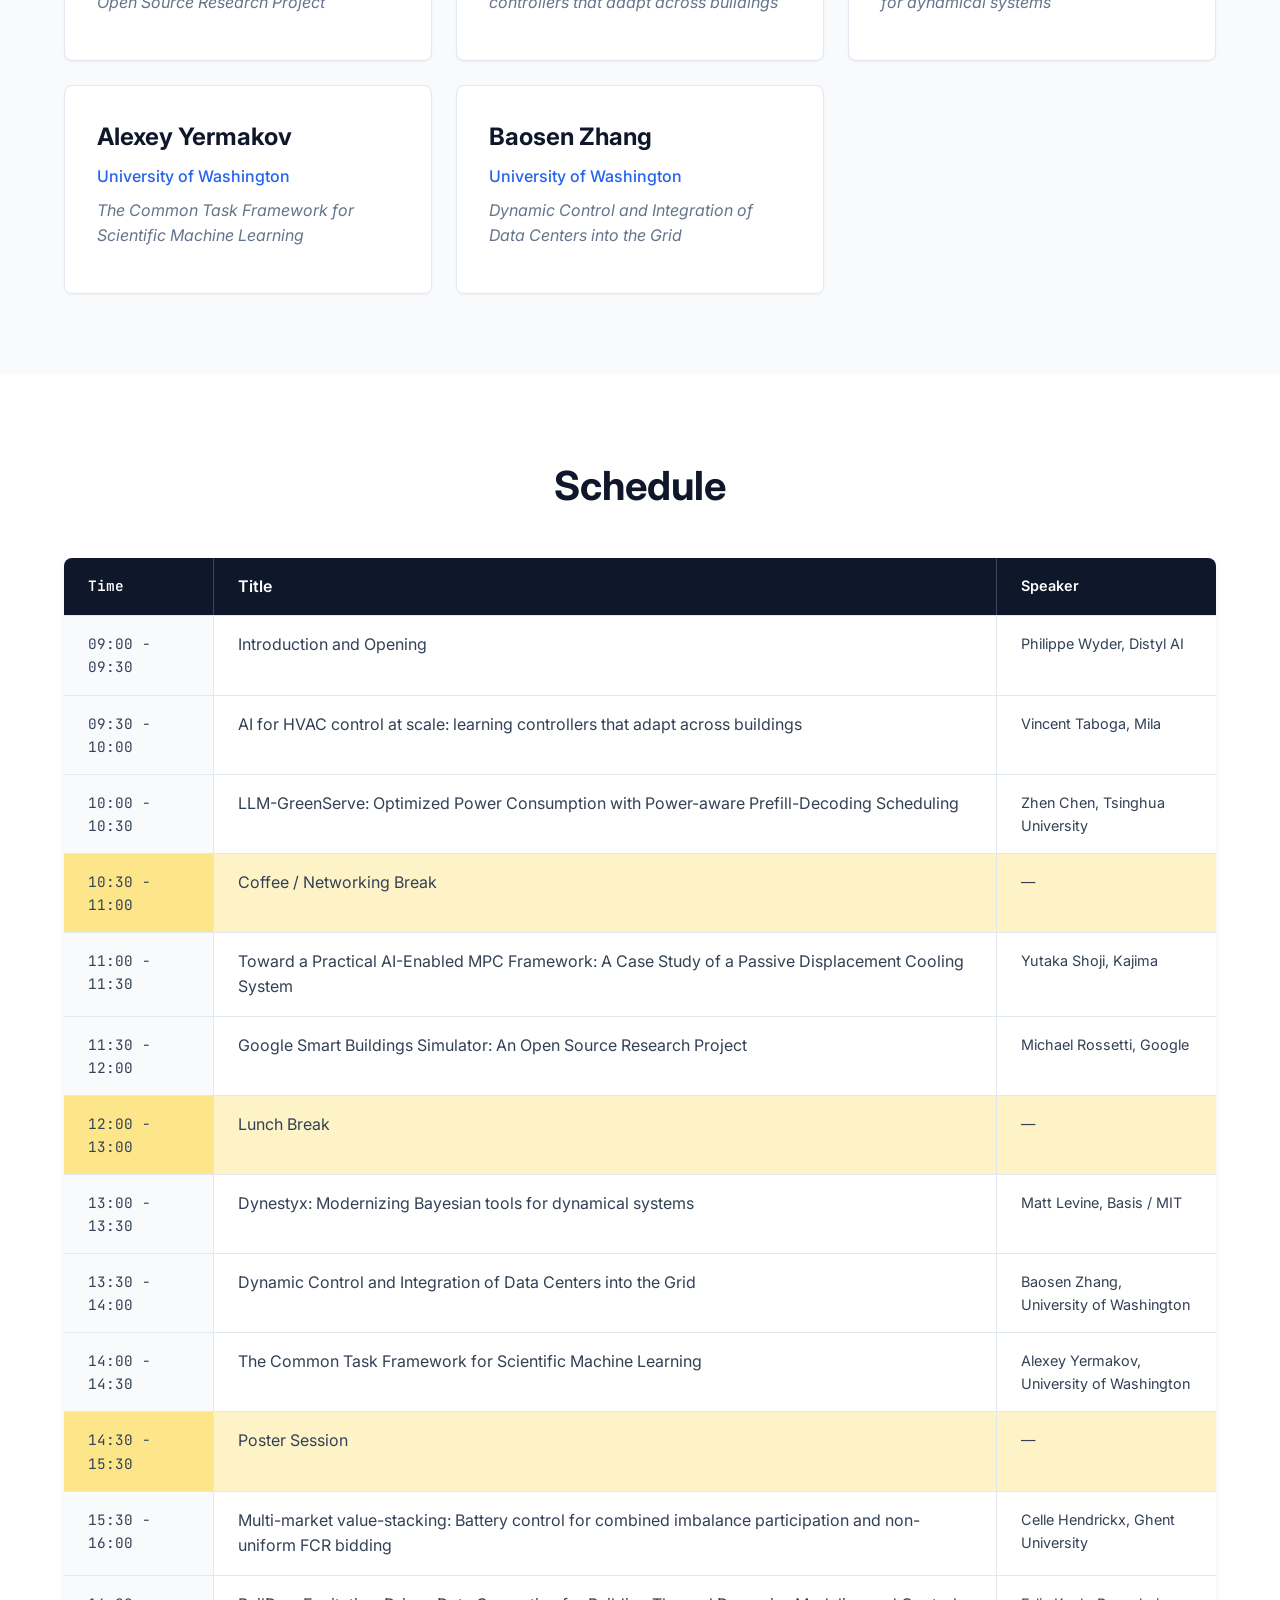
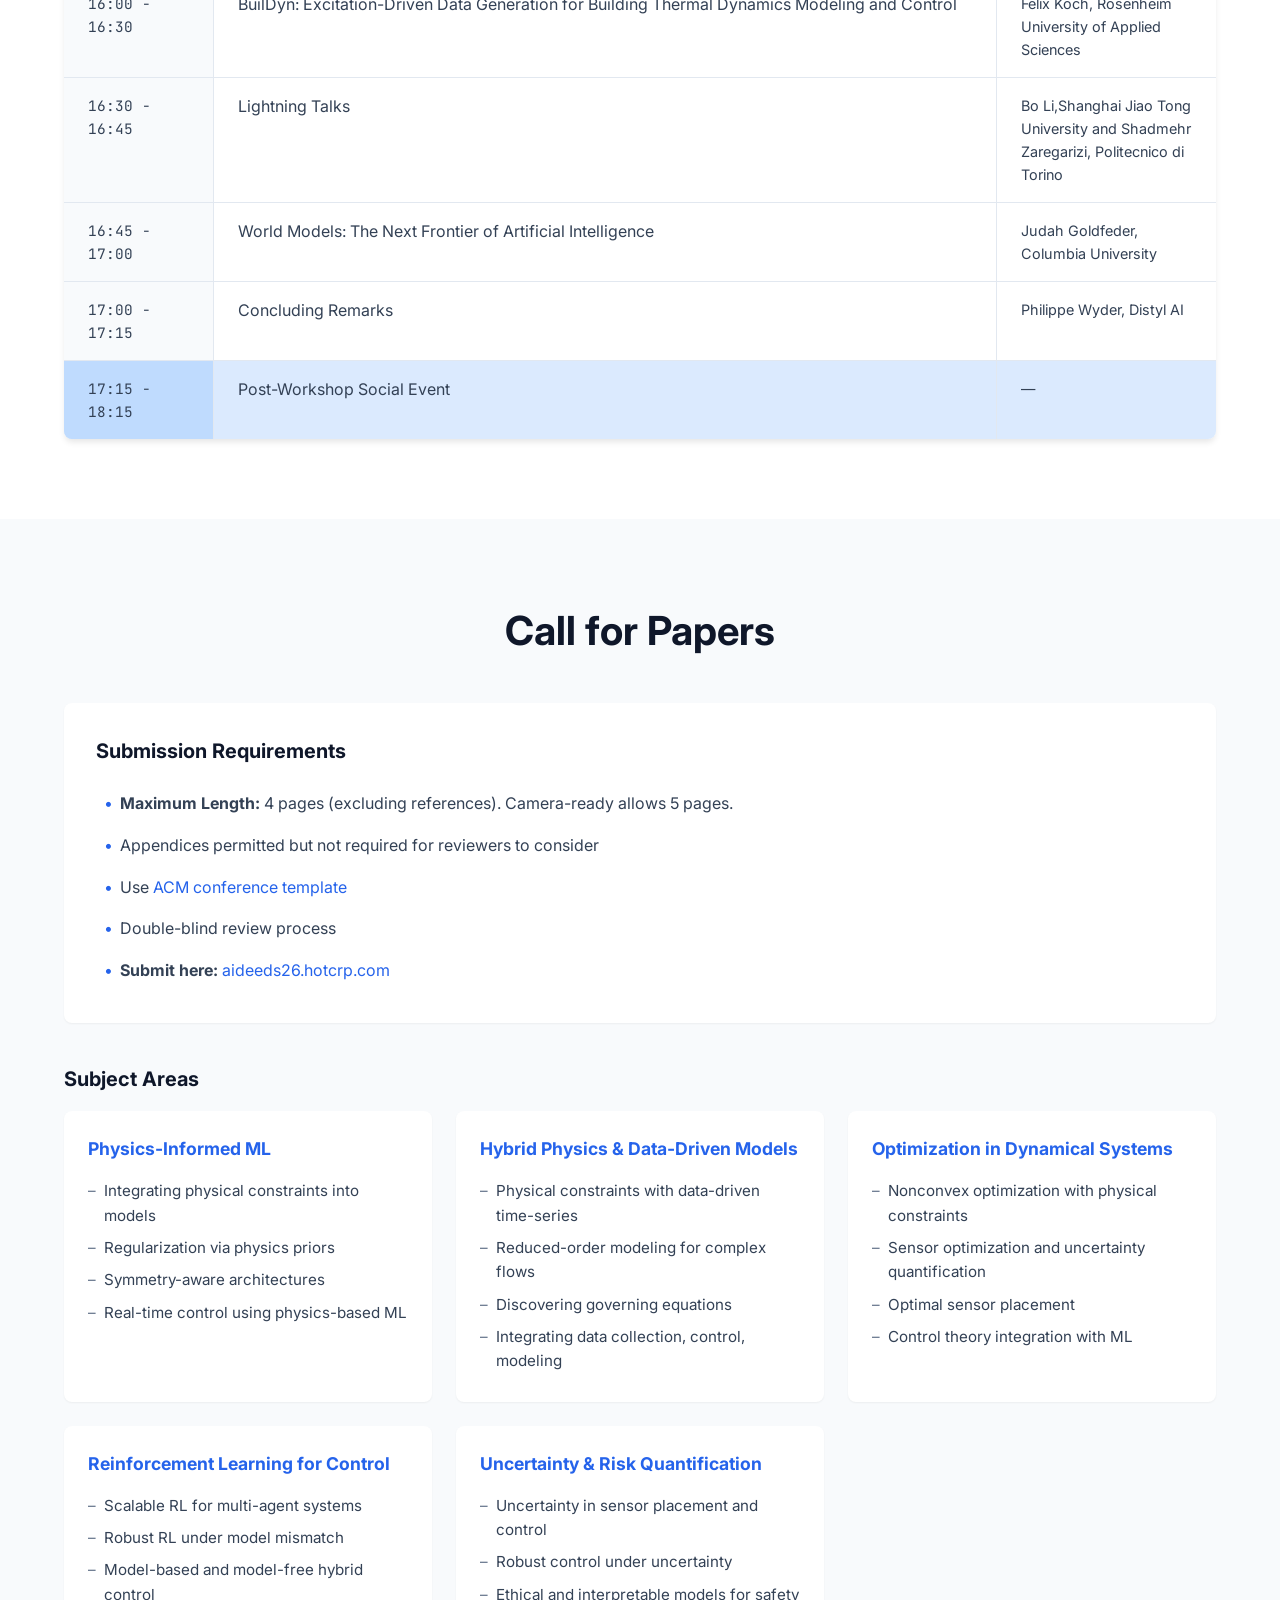
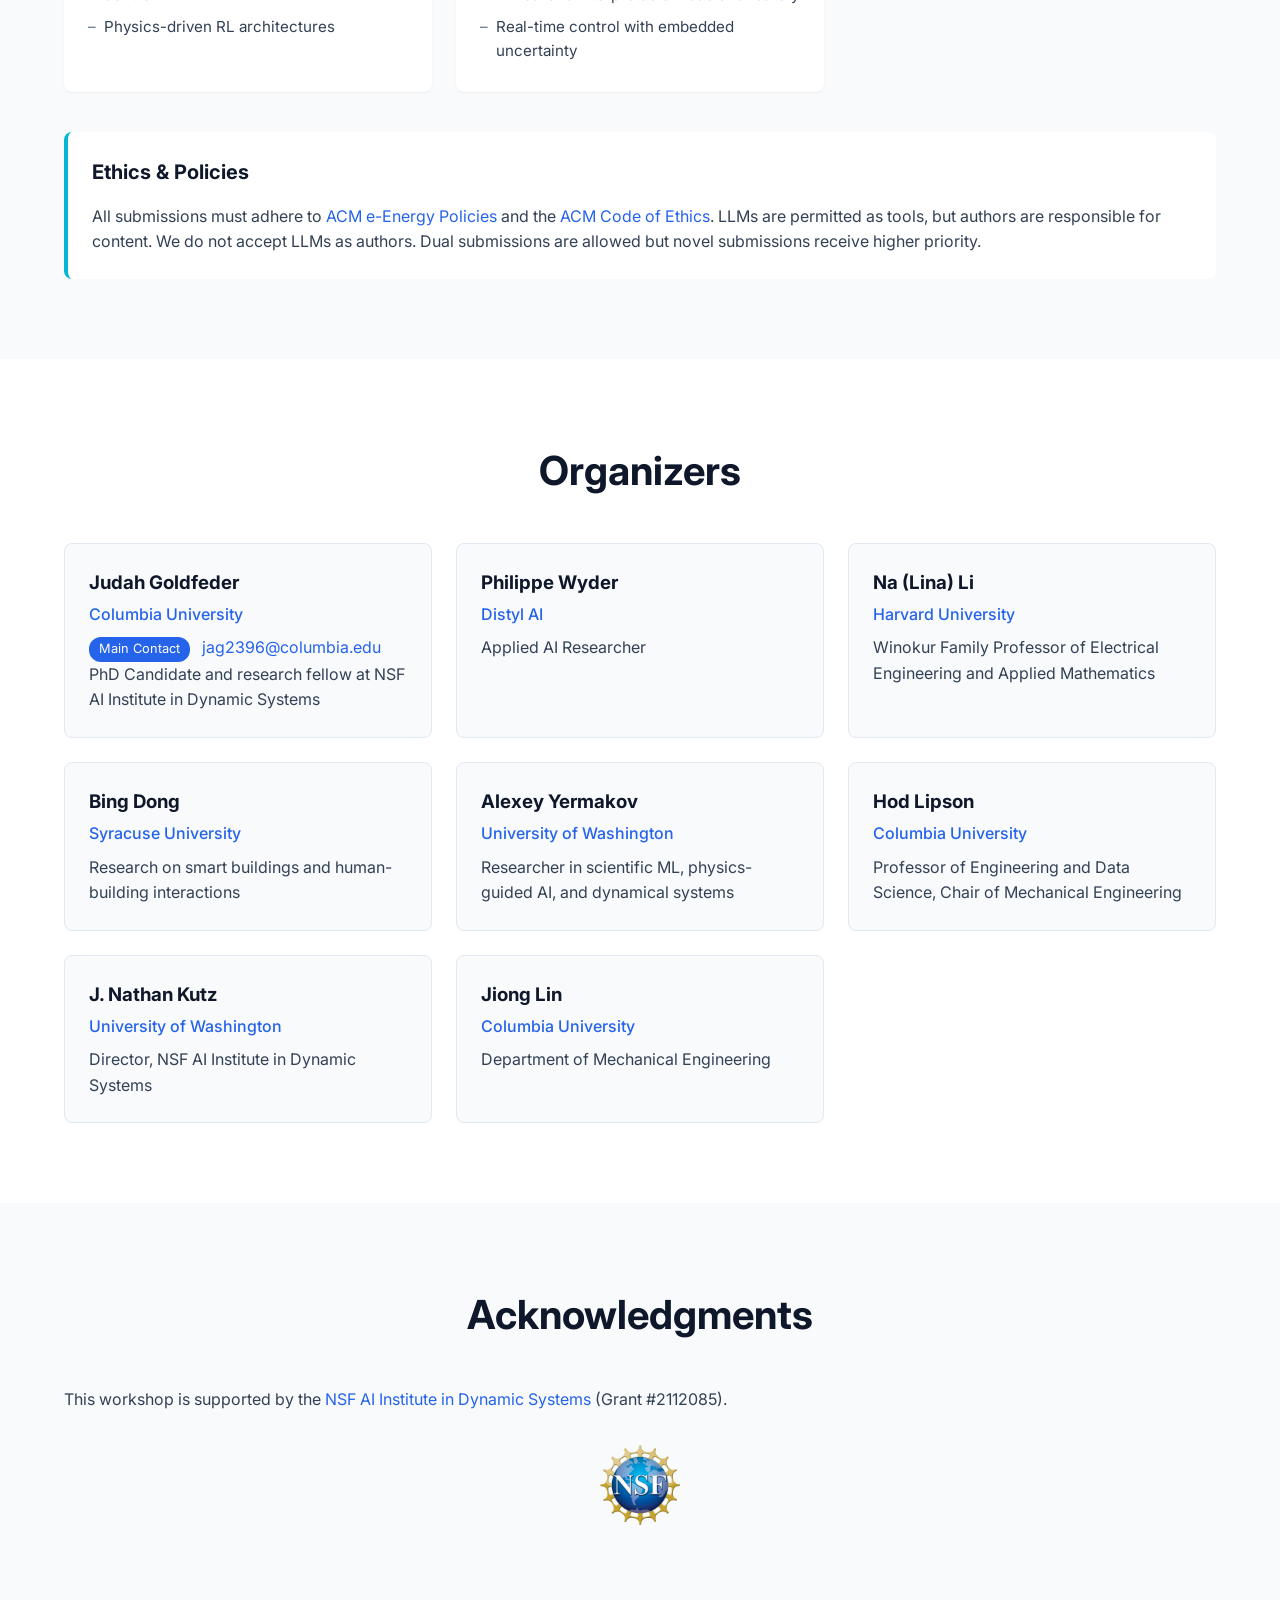
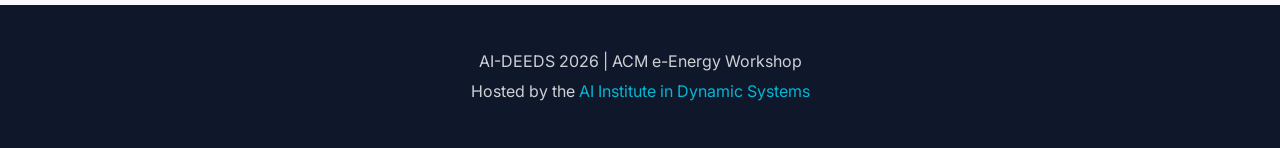
==== commit 2784afee: "Update speaker affiliation in schedule" ====
--- a/index.html
+++ b/index.html
@@ -242,7 +242,7 @@
                     <div class="schedule-row">
                         <div class="schedule-time">16:00 - 16:30</div>
                         <div class="schedule-title">BuilDyn: Excitation-Driven Data Generation for Building Thermal Dynamics Modeling and Control</div>
-                        <div class="schedule-speaker">Felix Koch, Ghent University</div>
+                        <div class="schedule-speaker">Felix Koch, Rosenheim University of Applied Sciences</div>
                     </div>
                     <div class="schedule-row">
                         <div class="schedule-time">16:30 - 16:45</div>
